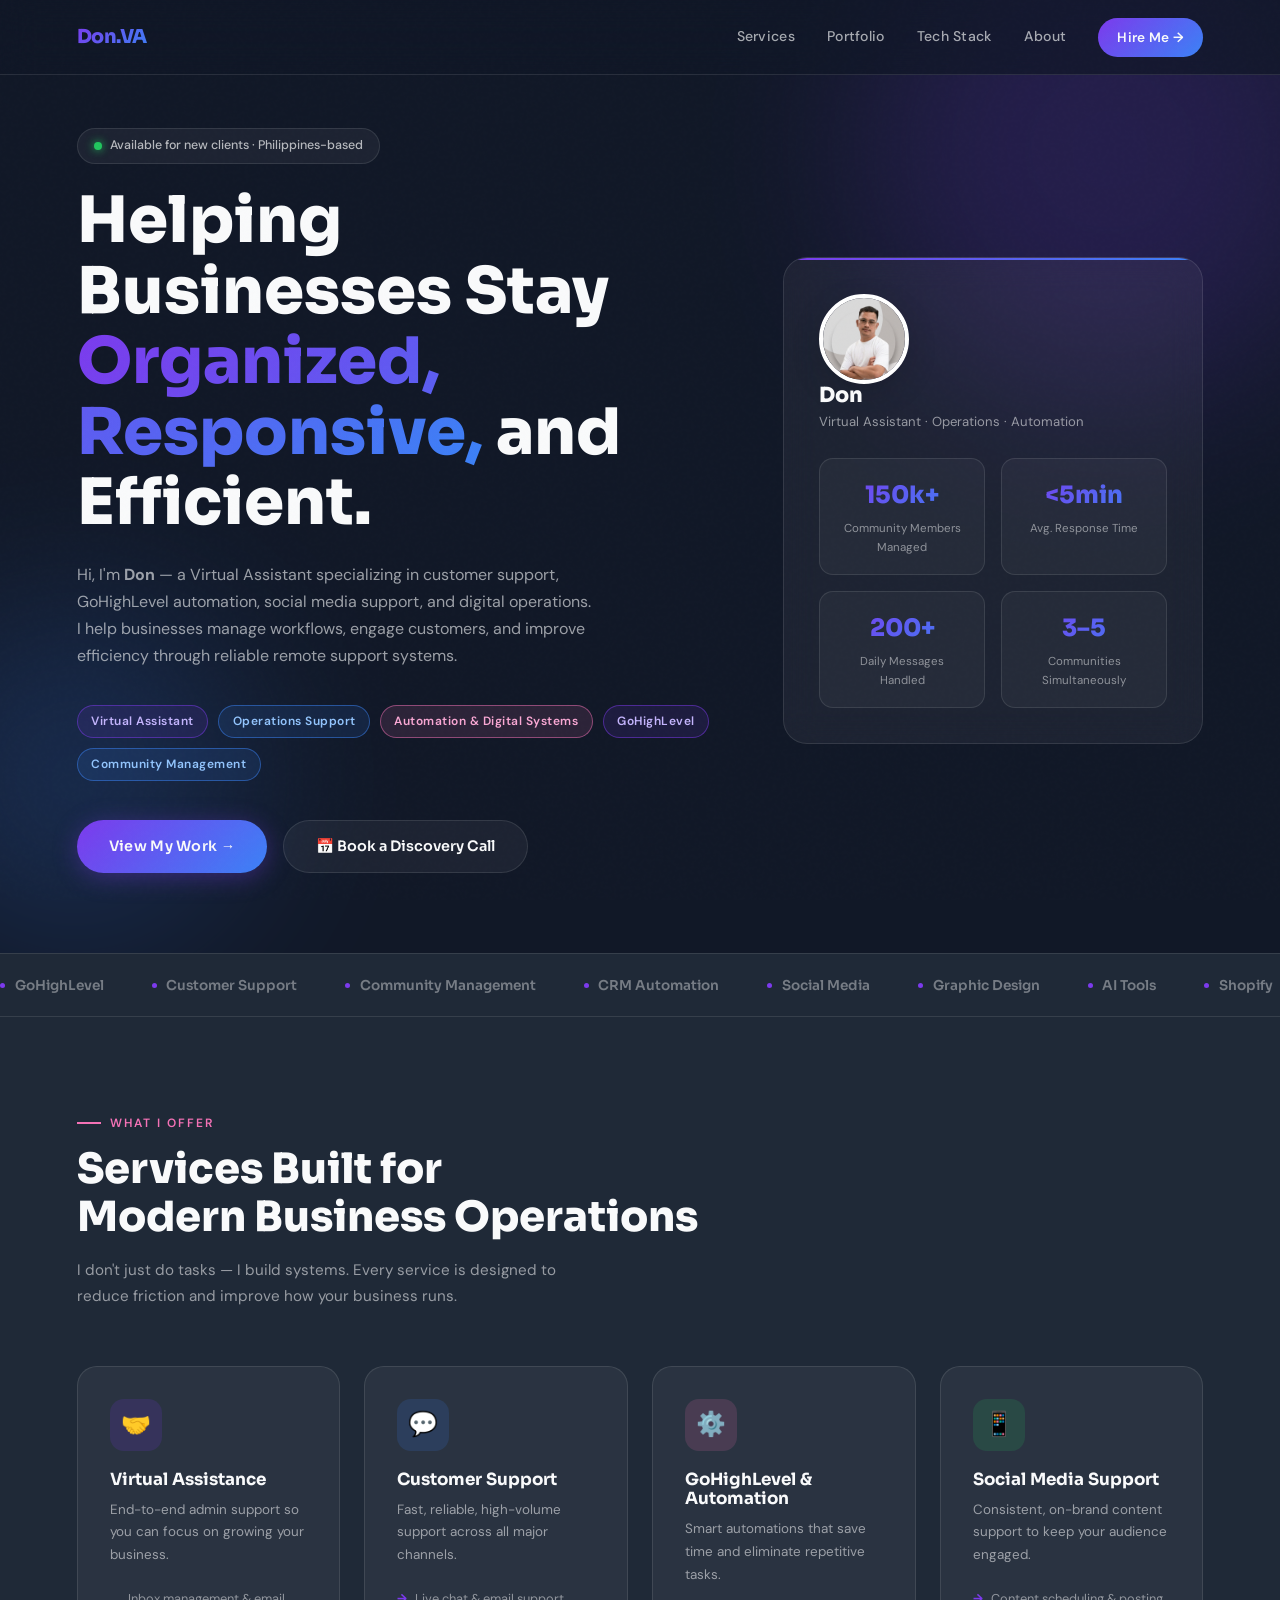
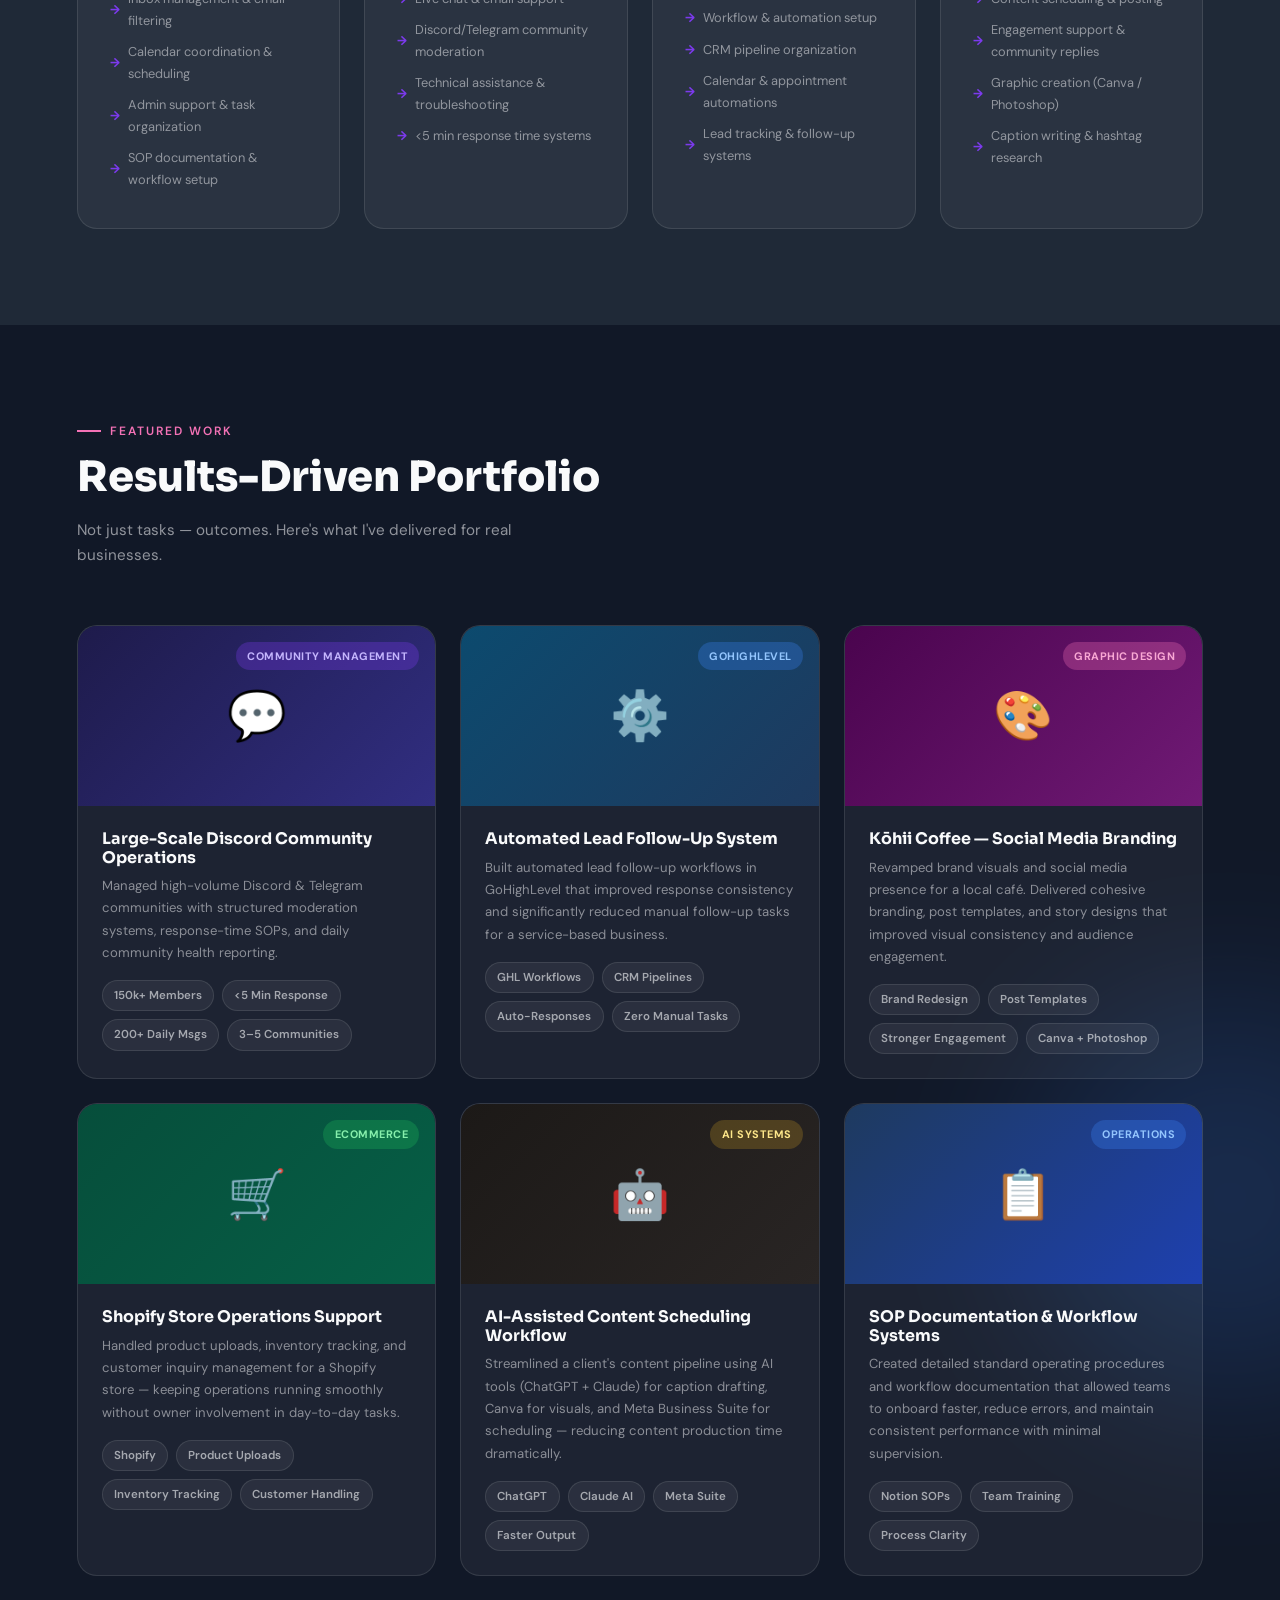
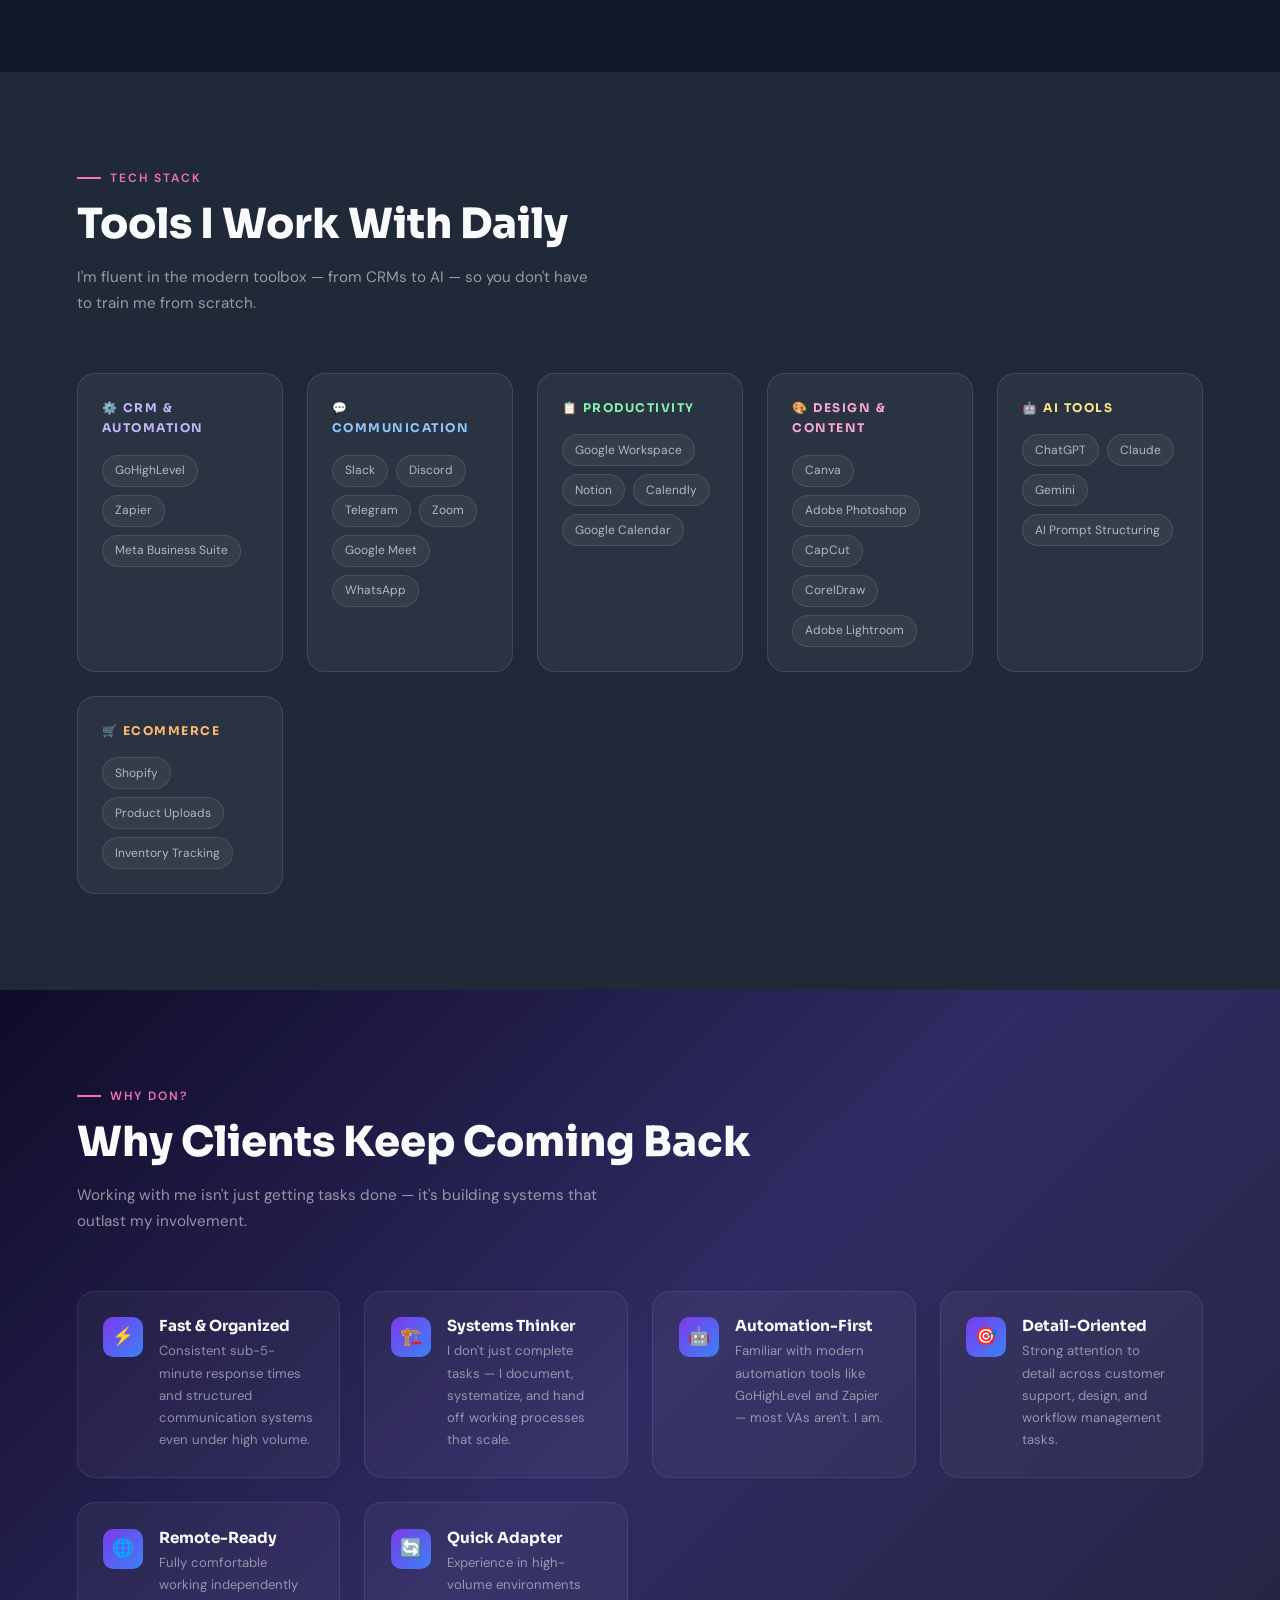
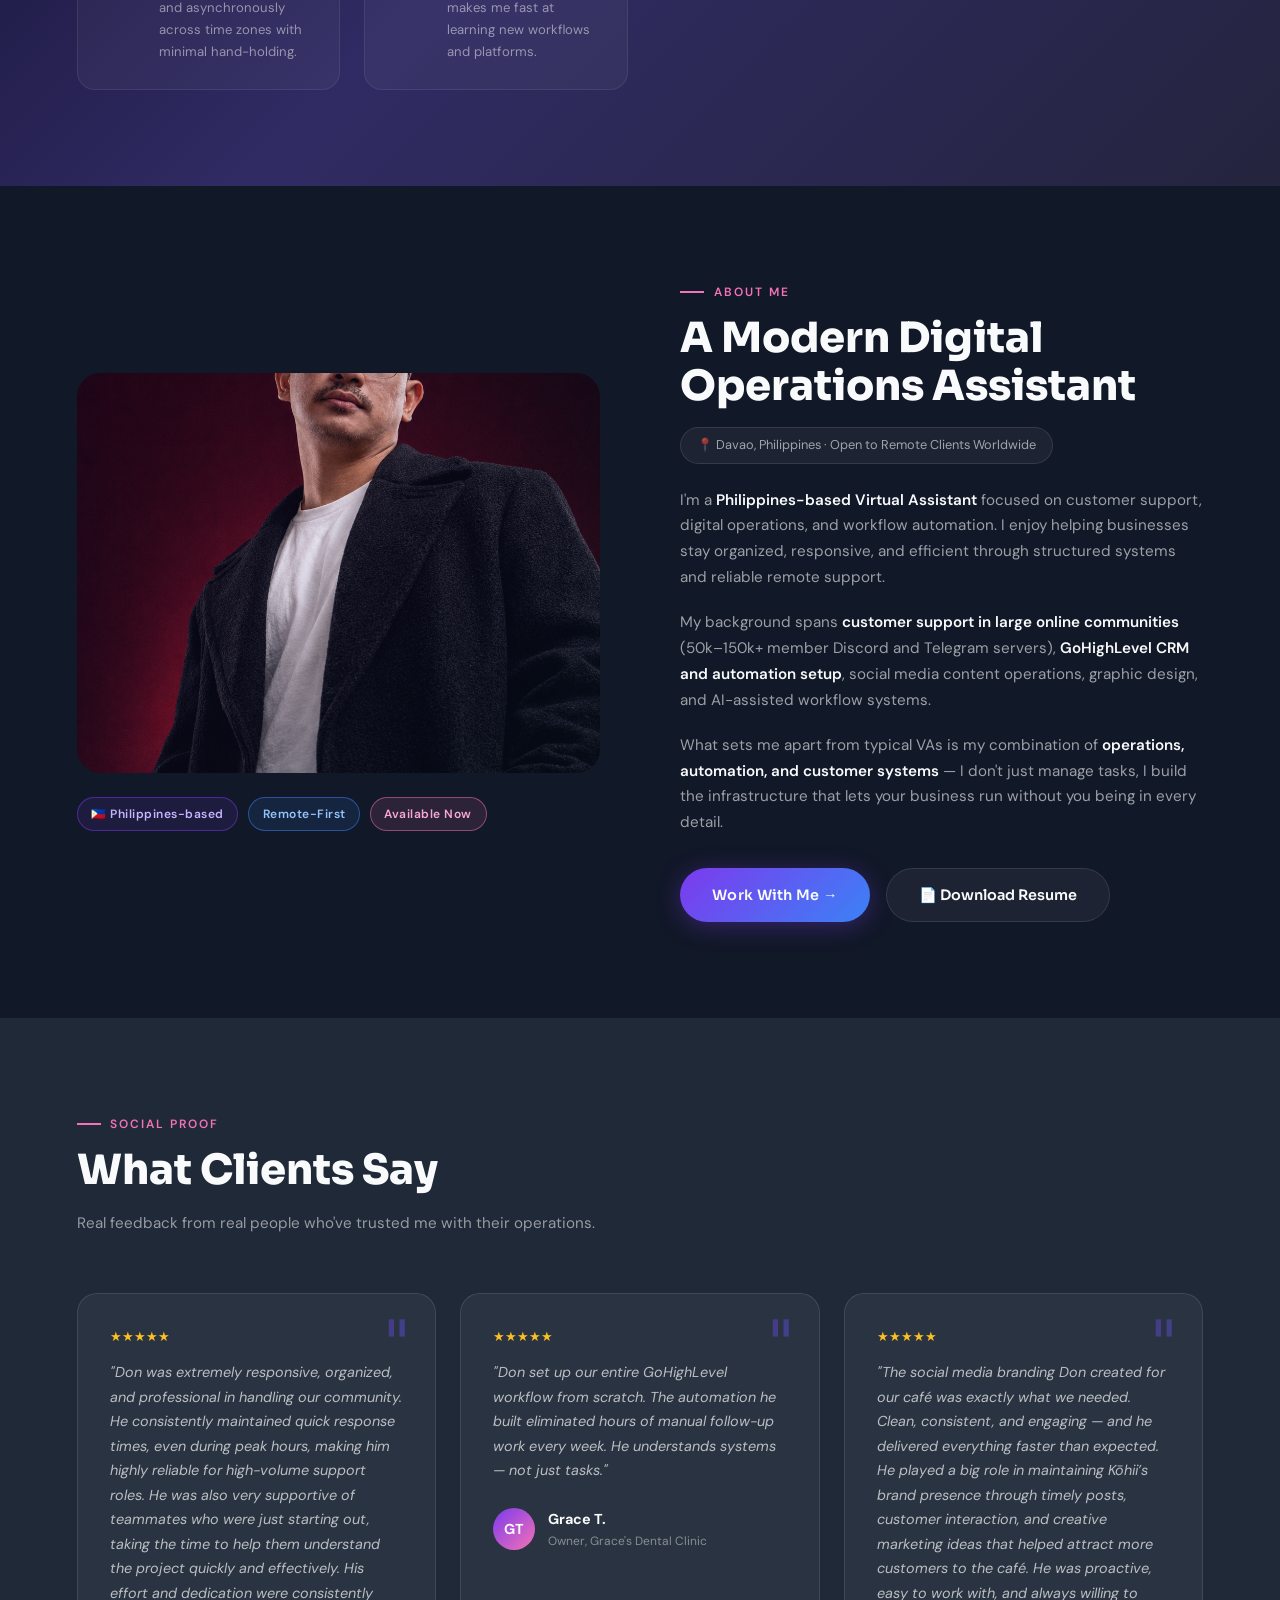
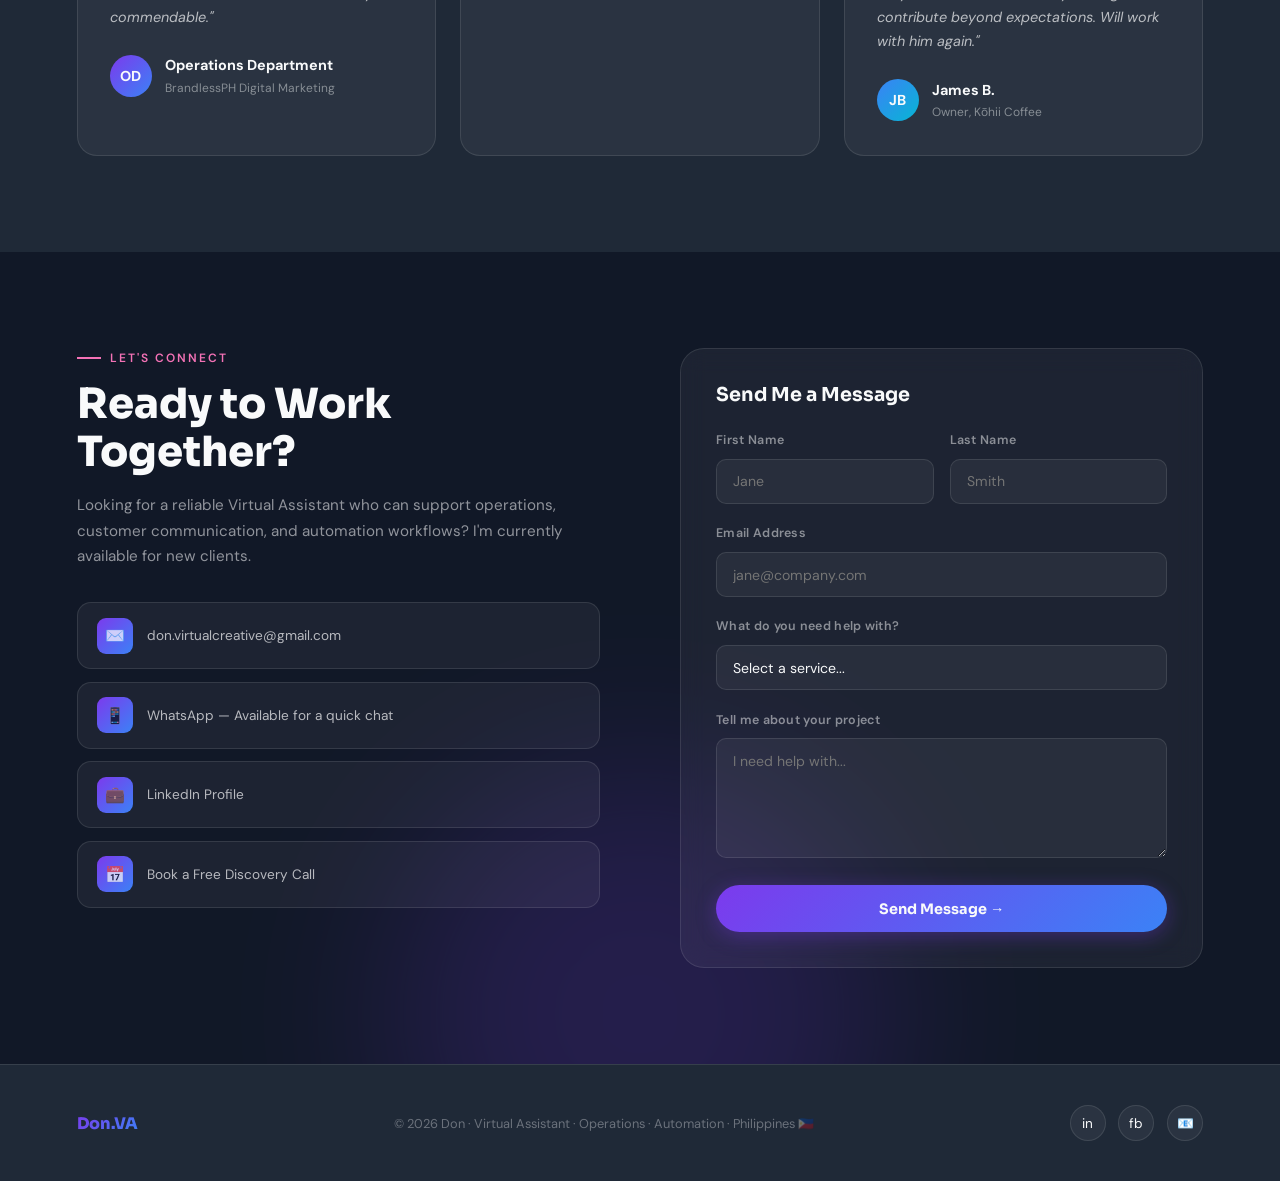
==== index.html @ 406d87cd "Add files via upload" ====
<!DOCTYPE html>

<html lang="en">

<head>

  <meta charset="UTF-8" />

  <meta name="viewport" content="width=device-width, initial-scale=1.0" />

  <title>Don | Virtual Assistant • Operations • Automation</title>

  <meta name="description" content="Philippines-based Virtual Assistant specializing in customer support, GoHighLevel automation, social media support, and digital operations." />

  <link rel="preconnect" href="https://fonts.googleapis.com" />

  <link rel="preconnect" href="https://fonts.gstatic.com" crossorigin />

  <link href="https://fonts.googleapis.com/css2?family=Sora:wght@400;500;600;800&family=DM+Sans:wght@300;400;500;600&display=swap" rel="stylesheet" />

    <link rel="stylesheet" href="style.css" />

</head>

<body>

<!-- ═══════ NAV ═══════ -->

<nav id="nav">

  <div class="nav-logo">Don.VA</div>

  <div class="nav-links" id="navLinks">

    <a href="#services">Services</a>

    <a href="#portfolio">Portfolio</a>

    <a href="#skills">Tech Stack</a>

    <a href="#about">About</a>

    <a href="#contact" class="nav-cta">Hire Me →</a>

  </div>

  <div class="hamburger" id="hamburger" onclick="toggleNav()">

    <span></span><span></span><span></span>

  </div>

</nav>

<!-- ═══════ HERO ═══════ -->

<section id="hero">

  <div class="blob blob-1"></div>

  <div class="blob blob-2"></div>

  <div class="hero-inner">

    <div class="hero-left">

      <div class="hero-badge">

        <span></span> Available for new clients · Philippines-based

      </div>

      <h1 class="hero-title">

        Helping Businesses Stay <span class="grad-text">Organized, Responsive,</span> and Efficient.

      </h1>

      <p class="hero-sub">

        Hi, I'm <strong>Don</strong> — a Virtual Assistant specializing in customer support, GoHighLevel automation, social media support, and digital operations. I help businesses manage workflows, engage customers, and improve efficiency through reliable remote support systems.

      </p>

      <div class="hero-tags">

        <span class="tag tag-purple">Virtual Assistant</span>

        <span class="tag tag-blue">Operations Support</span>

        <span class="tag tag-pink">Automation & Digital Systems</span>

        <span class="tag tag-purple">GoHighLevel</span>

        <span class="tag tag-blue">Community Management</span>

      </div>

      <div class="hero-btns">

        <a href="#portfolio" class="btn-primary">View My Work →</a>

        <a href="#contact" class="btn-secondary">📅 Book a Discovery Call</a>

      </div>

    </div>

    <div class="hero-card">

      <div class="hero-avatar">

    <img src="hero-avatar.jpg" alt="Don Mondijan">

</div>

      <h3>Don</h3>

      <p>Virtual Assistant · Operations · Automation</p>

      <div class="stats-grid">

        <div class="stat">

          <div class="stat-num">150k+</div>

          <div class="stat-label">Community Members Managed</div>

        </div>

        <div class="stat">

          <div class="stat-num">&lt;5min</div>

          <div class="stat-label">Avg. Response Time</div>

        </div>

        <div class="stat">

          <div class="stat-num">200+</div>

          <div class="stat-label">Daily Messages Handled</div>

        </div>

        <div class="stat">

          <div class="stat-num">3–5</div>

          <div class="stat-label">Communities Simultaneously</div>

        </div>

      </div>

    </div>

  </div>

</section>

<!-- ═══════ MARQUEE ═══════ -->

<div class="marquee-wrap">

  <div class="marquee-track" id="marqueeTrack">

    <div class="marquee-item"><span class="dot"></span>GoHighLevel</div>

    <div class="marquee-item"><span class="dot"></span>Customer Support</div>

    <div class="marquee-item"><span class="dot"></span>Community Management</div>

    <div class="marquee-item"><span class="dot"></span>CRM Automation</div>

    <div class="marquee-item"><span class="dot"></span>Social Media</div>

    <div class="marquee-item"><span class="dot"></span>Graphic Design</div>

    <div class="marquee-item"><span class="dot"></span>AI Tools</div>

    <div class="marquee-item"><span class="dot"></span>Shopify</div>

    <div class="marquee-item"><span class="dot"></span>Discord Moderation</div>

    <div class="marquee-item"><span class="dot"></span>Workflow Systems</div>

    <div class="marquee-item"><span class="dot"></span>Digital Operations</div>

    <div class="marquee-item"><span class="dot"></span>GoHighLevel</div>

    <div class="marquee-item"><span class="dot"></span>Customer Support</div>

    <div class="marquee-item"><span class="dot"></span>Community Management</div>

    <div class="marquee-item"><span class="dot"></span>CRM Automation</div>

    <div class="marquee-item"><span class="dot"></span>Social Media</div>

    <div class="marquee-item"><span class="dot"></span>Graphic Design</div>

    <div class="marquee-item"><span class="dot"></span>AI Tools</div>

    <div class="marquee-item"><span class="dot"></span>Shopify</div>

    <div class="marquee-item"><span class="dot"></span>Discord Moderation</div>

    <div class="marquee-item"><span class="dot"></span>Workflow Systems</div>

    <div class="marquee-item"><span class="dot"></span>Digital Operations</div>

  </div>

</div>

<!-- ═══════ SERVICES ═══════ -->

<section id="services">

  <div class="max-w">

    <div class="section-label">What I Offer</div>

    <h2 class="section-title reveal">Services Built for <br>Modern Business Operations</h2>

    <p class="section-sub reveal">I don't just do tasks — I build systems. Every service is designed to reduce friction and improve how your business runs.</p>

    <div class="services-grid">

      <div class="service-card reveal">

        <div class="service-icon si-1">🤝</div>

        <h3>Virtual Assistance</h3>

        <p>End-to-end admin support so you can focus on growing your business.</p>

        <ul class="service-list">

          <li>Inbox management & email filtering</li>

          <li>Calendar coordination & scheduling</li>

          <li>Admin support & task organization</li>

          <li>SOP documentation & workflow setup</li>

        </ul>

      </div>

      <div class="service-card reveal">

        <div class="service-icon si-2">💬</div>

        <h3>Customer Support</h3>

        <p>Fast, reliable, high-volume support across all major channels.</p>

        <ul class="service-list">

          <li>Live chat & email support</li>

          <li>Discord/Telegram community moderation</li>

          <li>Technical assistance & troubleshooting</li>

          <li>&lt;5 min response time systems</li>

        </ul>

      </div>

      <div class="service-card reveal">

        <div class="service-icon si-3">⚙️</div>

        <h3>GoHighLevel & Automation</h3>

        <p>Smart automations that save time and eliminate repetitive tasks.</p>

        <ul class="service-list">

          <li>Workflow & automation setup</li>

          <li>CRM pipeline organization</li>

          <li>Calendar & appointment automations</li>

          <li>Lead tracking & follow-up systems</li>

        </ul>

      </div>

      <div class="service-card reveal">

        <div class="service-icon si-4">📱</div>

        <h3>Social Media Support</h3>

        <p>Consistent, on-brand content support to keep your audience engaged.</p>

        <ul class="service-list">

          <li>Content scheduling & posting</li>

          <li>Engagement support & community replies</li>

          <li>Graphic creation (Canva / Photoshop)</li>

          <li>Caption writing & hashtag research</li>

        </ul>

      </div>

    </div>

  </div>

</section>

<!-- ═══════ PORTFOLIO ═══════ -->

<section id="portfolio">

  <div class="blob blob-3"></div>

  <div class="max-w">

    <div class="section-label">Featured Work</div>

    <h2 class="section-title reveal">Results-Driven Portfolio</h2>

    <p class="section-sub reveal">Not just tasks — outcomes. Here's what I've delivered for real businesses.</p>

    <div class="portfolio-grid">

      <div class="port-card reveal">

        <div class="port-thumb pt-1">

          💬

          <span class="port-label pl-1">Community Management</span>

        </div>

        <div class="port-body">

          <h3>Large-Scale Discord Community Operations</h3>

          <p>Managed high-volume Discord & Telegram communities with structured moderation systems, response-time SOPs, and daily community health reporting.</p>

          <div class="port-metrics">

            <span class="metric">150k+ Members</span>

            <span class="metric">&lt;5 Min Response</span>

            <span class="metric">200+ Daily Msgs</span>

            <span class="metric">3–5 Communities</span>

          </div>

        </div>

      </div>

      <div class="port-card reveal">

        <div class="port-thumb pt-2">

          ⚙️

          <span class="port-label pl-2">GoHighLevel</span>

        </div>

        <div class="port-body">

          <h3>Automated Lead Follow-Up System</h3>

          <p>Built automated lead follow-up workflows in GoHighLevel that improved response consistency and significantly reduced manual follow-up tasks for a service-based business.</p>

          <div class="port-metrics">

            <span class="metric">GHL Workflows</span>

            <span class="metric">CRM Pipelines</span>

            <span class="metric">Auto-Responses</span>

            <span class="metric">Zero Manual Tasks</span>

          </div>

        </div>

      </div>

      <div class="port-card reveal">

        <div class="port-thumb pt-3">

          🎨

          <span class="port-label pl-3">Graphic Design</span>

        </div>

        <div class="port-body">

          <h3>Kōhii Coffee — Social Media Branding</h3>

          <p>Revamped brand visuals and social media presence for a local café. Delivered cohesive branding, post templates, and story designs that improved visual consistency and audience engagement.</p>

          <div class="port-metrics">

            <span class="metric">Brand Redesign</span>

            <span class="metric">Post Templates</span>

            <span class="metric">Stronger Engagement</span>

            <span class="metric">Canva + Photoshop</span>

          </div>

        </div>

      </div>

      <div class="port-card reveal">

        <div class="port-thumb pt-1" style="background:linear-gradient(135deg,#064e3b,#065f46);">

          🛒

          <span class="port-label" style="background:rgba(34,197,94,.25);color:#86efac;">Ecommerce</span>

        </div>

        <div class="port-body">

          <h3>Shopify Store Operations Support</h3>

          <p>Handled product uploads, inventory tracking, and customer inquiry management for a Shopify store — keeping operations running smoothly without owner involvement in day-to-day tasks.</p>

          <div class="port-metrics">

            <span class="metric">Shopify</span>

            <span class="metric">Product Uploads</span>

            <span class="metric">Inventory Tracking</span>

            <span class="metric">Customer Handling</span>

          </div>

        </div>

      </div>

      <div class="port-card reveal">

        <div class="port-thumb pt-2" style="background:linear-gradient(135deg,#1c1917,#292524);">

          🤖

          <span class="port-label" style="background:rgba(251,191,36,.2);color:#fde68a;">AI Systems</span>

        </div>

        <div class="port-body">

          <h3>AI-Assisted Content Scheduling Workflow</h3>

          <p>Streamlined a client's content pipeline using AI tools (ChatGPT + Claude) for caption drafting, Canva for visuals, and Meta Business Suite for scheduling — reducing content production time dramatically.</p>

          <div class="port-metrics">

            <span class="metric">ChatGPT</span>

            <span class="metric">Claude AI</span>

            <span class="metric">Meta Suite</span>

            <span class="metric">Faster Output</span>

          </div>

        </div>

      </div>

      <div class="port-card reveal">

        <div class="port-thumb pt-3" style="background:linear-gradient(135deg,#1e3a5f,#1e40af);">

          📋

          <span class="port-label pl-2">Operations</span>

        </div>

        <div class="port-body">

          <h3>SOP Documentation & Workflow Systems</h3>

          <p>Created detailed standard operating procedures and workflow documentation that allowed teams to onboard faster, reduce errors, and maintain consistent performance with minimal supervision.</p>

          <div class="port-metrics">

            <span class="metric">Notion SOPs</span>

            <span class="metric">Team Training</span>

            <span class="metric">Process Clarity</span>

          </div>

        </div>

      </div>

    </div>

  </div>

</section>

<!-- ═══════ TECH STACK ═══════ -->

<section id="skills">

  <div class="max-w">

    <div class="section-label">Tech Stack</div>

    <h2 class="section-title reveal">Tools I Work With Daily</h2>

    <p class="section-sub reveal">I'm fluent in the modern toolbox — from CRMs to AI — so you don't have to train me from scratch.</p>

    <div class="skills-outer">

      <div class="skill-group reveal">

        <div class="skill-group-title sgt-purple">⚙️ CRM & Automation</div>

        <div class="skill-chips">

          <span class="chip">GoHighLevel</span>

          <span class="chip">Zapier</span>

          <span class="chip">Meta Business Suite</span>

        </div>

      </div>

      <div class="skill-group reveal">

        <div class="skill-group-title sgt-blue">💬 Communication</div>

        <div class="skill-chips">

          <span class="chip">Slack</span>

          <span class="chip">Discord</span>

          <span class="chip">Telegram</span>

          <span class="chip">Zoom</span>

          <span class="chip">Google Meet</span>

          <span class="chip">WhatsApp</span>

        </div>

      </div>

      <div class="skill-group reveal">

        <div class="skill-group-title sgt-green">📋 Productivity</div>

        <div class="skill-chips">

          <span class="chip">Google Workspace</span>

          <span class="chip">Notion</span>

          <span class="chip">Calendly</span>

          <span class="chip">Google Calendar</span>

        </div>

      </div>

      <div class="skill-group reveal">

        <div class="skill-group-title sgt-pink">🎨 Design & Content</div>

        <div class="skill-chips">

          <span class="chip">Canva</span>

          <span class="chip">Adobe Photoshop</span>

          <span class="chip">CapCut</span>

          <span class="chip">CorelDraw</span>

          <span class="chip">Adobe Lightroom</span>

        </div>

      </div>

      <div class="skill-group reveal">

        <div class="skill-group-title sgt-yellow">🤖 AI Tools</div>

        <div class="skill-chips">

          <span class="chip">ChatGPT</span>

          <span class="chip">Claude</span>

          <span class="chip">Gemini</span>

          <span class="chip">AI Prompt Structuring</span>

        </div>

      </div>

      <div class="skill-group reveal">

        <div class="skill-group-title sgt-orange">🛒 Ecommerce</div>

        <div class="skill-chips">

          <span class="chip">Shopify</span>

          <span class="chip">Product Uploads</span>

          <span class="chip">Inventory Tracking</span>

        </div>

      </div>

    </div>

  </div>

</section>

<!-- ═══════ WHY WORK WITH ME ═══════ -->

<section id="why">

  <div class="max-w">

    <div class="section-label">Why Don?</div>

    <h2 class="section-title reveal">Why Clients Keep Coming Back</h2>

    <p class="section-sub reveal">Working with me isn't just getting tasks done — it's building systems that outlast my involvement.</p>

    <div class="why-grid">

      <div class="why-card reveal">

        <div class="why-icon">⚡</div>

        <div>

          <h4>Fast & Organized</h4>

          <p>Consistent sub-5-minute response times and structured communication systems even under high volume.</p>

        </div>

      </div>

      <div class="why-card reveal">

        <div class="why-icon">🏗️</div>

        <div>

          <h4>Systems Thinker</h4>

          <p>I don't just complete tasks — I document, systematize, and hand off working processes that scale.</p>

        </div>

      </div>

      <div class="why-card reveal">

        <div class="why-icon">🤖</div>

        <div>

          <h4>Automation-First</h4>

          <p>Familiar with modern automation tools like GoHighLevel and Zapier — most VAs aren't. I am.</p>

        </div>

      </div>

      <div class="why-card reveal">

        <div class="why-icon">🎯</div>

        <div>

          <h4>Detail-Oriented</h4>

          <p>Strong attention to detail across customer support, design, and workflow management tasks.</p>

        </div>

      </div>

      <div class="why-card reveal">

        <div class="why-icon">🌐</div>

        <div>

          <h4>Remote-Ready</h4>

          <p>Fully comfortable working independently and asynchronously across time zones with minimal hand-holding.</p>

        </div>

      </div>

      <div class="why-card reveal">

        <div class="why-icon">🔄</div>

        <div>

          <h4>Quick Adapter</h4>

          <p>Experience in high-volume environments makes me fast at learning new workflows and platforms.</p>

        </div>

      </div>

    </div>

  </div>

</section>

<!-- ═══════ ABOUT ═══════ -->

<section id="about">

  <div class="max-w">

    <div class="about-inner">

      <div class="about-left reveal">

        <div class="about-photo"><img src="about-photo.png" alt="Don Mondijan">

</div>

        <div class="about-badge-strip">

          <span class="tag tag-purple">🇵🇭 Philippines-based</span>

          <span class="tag tag-blue">Remote-First</span>

          <span class="tag tag-pink">Available Now</span>

        </div>

      </div>

      <div class="about-right">

        <div class="section-label">About Me</div>

        <h2 class="section-title reveal">A Modern Digital <br>Operations Assistant</h2>

        <div class="location-badge">📍 Davao, Philippines · Open to Remote Clients Worldwide</div>

        <p class="reveal">

          I'm a <span class="highlight">Philippines-based Virtual Assistant</span> focused on customer support, digital operations, and workflow automation. I enjoy helping businesses stay organized, responsive, and efficient through structured systems and reliable remote support.

        </p>

        <p class="reveal">

          My background spans <span class="highlight">customer support in large online communities</span> (50k–150k+ member Discord and Telegram servers), <span class="highlight">GoHighLevel CRM and automation setup</span>, social media content operations, graphic design, and AI-assisted workflow systems.

        </p>

        <p class="reveal">

          What sets me apart from typical VAs is my combination of <span class="highlight">operations, automation, and customer systems</span> — I don't just manage tasks, I build the infrastructure that lets your business run without you being in every detail.

        </p>

        <div class="hero-btns reveal" style="margin-top:2rem;">

          <a href="#contact" class="btn-primary">Work With Me →</a>

          <a href="#" class="btn-secondary">📄 Download Resume</a>

        </div>

      </div>

    </div>

  </div>

</section>

<!-- ═══════ TESTIMONIALS ═══════ -->

<section id="testimonials">

  <div class="max-w">

    <div class="section-label">Social Proof</div>

    <h2 class="section-title reveal">What Clients Say</h2>

    <p class="section-sub reveal">Real feedback from real people who've trusted me with their operations.</p>

    <div class="testi-grid">

      <div class="testi-card reveal">

        <div class="stars">★★★★★</div>

        <p class="testi-text">"Don was extremely responsive, organized, and professional in handling our community. He consistently maintained quick response times, even during peak hours, making him highly reliable for high-volume support roles. He was also very supportive of teammates who were just starting out, taking the time to help them understand the project quickly and effectively. His effort and dedication were consistently commendable."</p>

        <div class="testi-author">

          <div class="testi-avatar ta-1">OD</div>

          <div>

            <div class="testi-name">Operations Department</div>

            <div class="testi-role">BrandlessPH Digital Marketing</div>

          </div>

        </div>

      </div>

      <div class="testi-card reveal">

        <div class="stars">★★★★★</div>

        <p class="testi-text">"Don set up our entire GoHighLevel workflow from scratch. The automation he built eliminated hours of manual follow-up work every week. He understands systems — not just tasks."</p>

        <div class="testi-author">

          <div class="testi-avatar ta-2">GT</div>

          <div>

            <div class="testi-name">Grace T.</div>

            <div class="testi-role">Owner, Grace's Dental Clinic</div>

          </div>

        </div>

      </div>

      <div class="testi-card reveal">

        <div class="stars">★★★★★</div>

        <p class="testi-text">"The social media branding Don created for our café was exactly what we needed. Clean, consistent, and engaging — and he delivered everything faster than expected. He played a big role in maintaining Kōhii’s brand presence through timely posts, customer interaction, and creative marketing ideas that helped attract more customers to the café. He was proactive, easy to work with, and always willing to contribute beyond expectations. Will work with him again."</p>

        <div class="testi-author">

          <div class="testi-avatar ta-3">JB</div>

          <div>

            <div class="testi-name">James B.</div>

            <div class="testi-role">Owner, Kōhii Coffee</div>

          </div>

        </div>

      </div>

    </div>

  </div>

</section>

<!-- ═══════ CONTACT ═══════ -->

<section id="contact">

  <div class="blob blob-4"></div>

  <div class="max-w">

    <div class="contact-inner">

      <div class="contact-left">

        <div class="section-label">Let's Connect</div>

        <h2 class="section-title reveal">Ready to Work <br>Together?</h2>

        <p class="reveal">Looking for a reliable Virtual Assistant who can support operations, customer communication, and automation workflows? I'm currently available for new clients.</p>

        <div class="contact-links">

          <a href="mailto:don.virtualcreative@gmail.com" class="contact-link reveal">

            <div class="cl-icon">✉️</div>

            don.virtualcreative@gmail.com

          </a>

          <a href="https://wa.me/639684195623" class="contact-link reveal" target="_blank">

            <div class="cl-icon">📱</div>

            WhatsApp — Available for a quick chat

          </a>

          <a href="https://www.linkedin.com/in/don-khing-mondijan-245350284" class="contact-link reveal" target="_blank">

            <div class="cl-icon">💼</div>

            LinkedIn Profile

          </a>

          <a href="https://calendly.com/don-virtualcreative/30min" class="contact-link reveal" target="_blank">

            <div class="cl-icon">📅</div>

            Book a Free Discovery Call

          </a>

        </div>

      </div>

      <div class="contact-form reveal">

        <h3>Send Me a Message</h3>

        <div class="form-row">

          <div class="form-group">

            <label>First Name</label>

            <input type="text" name="firstname" placeholder="Jane" />

          </div>

          <div class="form-group">

            <label>Last Name</label>

            <input type="text" name="lastname" placeholder="Smith" />

          </div>

        </div>

        <div class="form-group">

          <label>Email Address</label>

          <input type="email" name="email" placeholder="jane@company.com" />

        </div>

        <div class="form-group">

          <label>What do you need help with?</label>

          <select name="service" style="background:rgba(255,255,255,.05);border:1px solid var(--glass-border);border-radius:10px;padding:.8rem 1rem;color:var(--white);font-family:'DM Sans',sans-serif;font-size:.88rem;width:100%;outline:none;appearance:none;cursor:pointer;">

            <option value="" style="background:#1f2937;">Select a service...</option>

            <option value="va" style="background:#1f2937;">Virtual Assistance</option>

            <option value="cs" style="background:#1f2937;">Customer Support</option>

            <option value="ghl" style="background:#1f2937;">GoHighLevel & Automation</option>

            <option value="sm" style="background:#1f2937;">Social Media Support</option>

            <option value="sm" style="background:#1f2937;">Graphic Design & Content</option>

            <option value="sm" style="background:#1f2937;">Multi-platform Moderation</option>

            <option value="sm" style="background:#1f2937;">Shopify store setup, products & inventory management</option>

            <option value="other" style="background:#1f2937;">Other</option>

          </select>

        </div>

        <div class="form-group">

          <label>Tell me about your project</label>

          <textarea name="message" placeholder="I need help with..."></textarea>

        </div>

        <button class="btn-submit" onclick="handleSubmit(this)">Send Message →</button>

      </div>

    </div>

  </div>

</section>

<!-- ═══════ FOOTER ═══════ -->

<footer>

  <div class="footer-logo">Don.VA</div>

  <div class="footer-copy">© 2026 Don · Virtual Assistant · Operations · Automation · Philippines 🇵🇭</div>

  <div class="footer-socials">

    <a href="https://www.linkedin.com/in/don-khing-mondijan-245350284" class="social-btn" target="_blank">in</a>

    <a href="https://www.facebook.com/donkhing.mondijan" class="social-btn" target="_blank">fb</a>

    <a href="mailto:don.virtualcreative@gmail.com" class="social-btn" target="_blank">📧</a>

  </div>

</footer>

<!-- ═══════ FLOATING CTA ═══════ -->

<a href="#contact" class="floating-cta" id="floatingCta">

  💬 Hire Me

</a>

<!-- ═══════ JAVASCRIPT ═══════ -->

<script src="script.js"></script>

</body>

</html>
---- style.css ----
/* ───────────── CSS VARIABLES ───────────── */

    :root {

      --black:   #111827;

      --purple:  #7C3AED;

      --blue:    #3B82F6;

      --white:   #F9FAFB;

      --pink:    #F472B6;

      --gray:    #6B7280;

      --dark2:   #1F2937;

      --dark3:   #374151;

      --black: #111827;

      --glass:   rgba(255,255,255,0.05);

      --glass-border: rgba(255,255,255,0.10);

      --grad:    linear-gradient(135deg, var(--purple), var(--blue));

      --grad-pk: linear-gradient(135deg, var(--purple), var(--pink));

    }

    /* ───────────── RESET ───────────── */

    *, *::before, *::after { box-sizing: border-box; margin: 0; padding: 0; }

    html { scroll-behavior: smooth; }

    body {

      font-family: 'DM Sans', sans-serif;

      background: var(--black);

      color: var(--white);

      overflow-x: hidden;

      line-height: 1.7;

    }

    h1,h2,h3,h4 { font-family: 'Sora', sans-serif; line-height: 1.15; }

    a { text-decoration: none; color: inherit; }

    img { max-width: 100%; display: block; }

    ::selection { background: var(--purple); color: var(--white); }

    /* ───────────── SCROLLBAR ───────────── */

    ::-webkit-scrollbar { width: 6px; }

    ::-webkit-scrollbar-track { background: var(--black); }

    ::-webkit-scrollbar-thumb { background: var(--purple); border-radius: 4px; }

    /* ───────────── NOISE OVERLAY ───────────── */

    body::before {

      content: '';

      position: fixed; inset: 0;

      background-image: url("data:image/svg+xml,%3Csvg viewBox='0 0 256 256' xmlns='http://www.w3.org/2000/svg'%3E%3Cfilter id='n'%3E%3CfeTurbulence type='fractalNoise' baseFrequency='0.9' numOctaves='4' stitchTiles='stitch'/%3E%3C/filter%3E%3Crect width='100%25' height='100%25' filter='url(%23n)' opacity='0.04'/%3E%3C/svg%3E");

      pointer-events: none;

      z-index: 9999;

      opacity: .35;

    }

    /* ───────────── GRADIENT BLOBS ───────────── */

    .blob {

      position: absolute;

      border-radius: 50%;

      filter: blur(90px);

      pointer-events: none;

      opacity: .18;

    }

    /* ───────────── NAV ───────────── */

    nav {

      position: fixed; top: 0; left: 0; right: 0;

      z-index: 100;

      display: flex; align-items: center; justify-content: space-between;

      padding: 1.1rem 6%;

      background: rgba(17,24,39,0.7);

      backdrop-filter: blur(18px);

      border-bottom: 1px solid var(--glass-border);

      transition: background .3s;

    }

    .nav-logo {

      font-family: 'Sora', sans-serif;

      font-weight: 800;

      font-size: 1.2rem;

      background: var(--grad);

      -webkit-background-clip: text;

      -webkit-text-fill-color: transparent;

      background-clip: text;

      letter-spacing: -.5px;

    }

    .nav-links { display: flex; gap: 2rem; align-items: center; }

    .nav-links a {

      font-size: .88rem;

      font-weight: 500;

      color: rgba(249,250,251,0.65);

      transition: color .25s;

      letter-spacing: .3px;

    }

    .nav-links a:hover { color: var(--white); }

    .nav-cta {

      background: var(--grad) !important;

      color: var(--white) !important;

      padding: .5rem 1.2rem;

      border-radius: 50px;

      font-weight: 600 !important;

      font-size: .85rem !important;

      transition: opacity .25s, transform .25s !important;

    }

    .nav-cta:hover { opacity: .9; transform: translateY(-1px); }

    /* Hamburger */

    .hamburger { display: none; flex-direction: column; gap: 5px; cursor: pointer; }

    .hamburger span { width: 24px; height: 2px; background: var(--white); border-radius: 2px; transition: .3s; }

    /* ───────────── HERO ───────────── */

    #hero {

      min-height: 100vh;

      display: flex; align-items: center;

      padding: 8rem 6% 5rem;

      position: relative;

      overflow: hidden;

      background: var(--black); /* #111827 */

    }

    #hero .blob-1 { width: 500px; height: 500px; background: var(--purple); top: -100px; right: -80px; }

    #hero .blob-2 { width: 350px; height: 350px; background: var(--blue); bottom: 0; left: -100px; }

    .hero-inner {

      display: grid;

      grid-template-columns: 1fr 420px;

      gap: 4rem;

      align-items: center;

      width: 100%;

      max-width: 1200px;

      margin: 0 auto;

    }

    .hero-badge {

      display: inline-flex; align-items: center; gap: .5rem;

      background: var(--glass); border: 1px solid var(--glass-border);

      border-radius: 50px; padding: .4rem 1rem;

      font-size: .78rem; font-weight: 500;

      color: rgba(249,250,251,.7);

      margin-bottom: 1.4rem;

      animation: fadeUp .8s ease both;

    }

    .hero-badge span { width: 8px; height: 8px; border-radius: 50%; background: #22c55e; box-shadow: 0 0 8px #22c55e; }

    .hero-title {

      font-size: clamp(2.4rem, 5vw, 4rem);

      font-weight: 800;

      line-height: 1.1;

      margin-bottom: 1.4rem;

      animation: fadeUp .8s .1s ease both;

    }

    .hero-title .grad-text {

      background: var(--grad);

      -webkit-background-clip: text;

      -webkit-text-fill-color: transparent;

      background-clip: text;

    }

    .hero-sub {

      font-size: 1rem;

      color: rgba(249,250,251,.6);

      max-width: 520px;

      margin-bottom: 2.2rem;

      animation: fadeUp .8s .2s ease both;

    }

    .hero-tags {

      display: flex; flex-wrap: wrap; gap: .6rem;

      margin-bottom: 2.4rem;

      animation: fadeUp .8s .3s ease both;

    }

    .tag {

      font-size: .75rem; font-weight: 600;

      padding: .35rem .85rem; border-radius: 50px;

      border: 1px solid var(--glass-border);

      color: rgba(249,250,251,.7);

      letter-spacing: .5px;

    }

    .tag-purple { border-color: rgba(124,58,237,.5); color: #c4b5fd; background: rgba(124,58,237,.12); }

    .tag-blue   { border-color: rgba(59,130,246,.5); color: #93c5fd; background: rgba(59,130,246,.12); }

    .tag-pink   { border-color: rgba(244,114,182,.5); color: #f9a8d4; background: rgba(244,114,182,.12); }

    .hero-btns {

      display: flex; flex-wrap: wrap; gap: 1rem;

      animation: fadeUp .8s .4s ease both;

    }

    .btn-primary {

      background: var(--grad);

      color: var(--white);

      padding: .85rem 2rem;

      border-radius: 50px;

      font-family: 'Sora', sans-serif;

      font-weight: 600; font-size: .9rem;

      letter-spacing: .3px;

      transition: transform .25s, box-shadow .25s;

      box-shadow: 0 4px 24px rgba(124,58,237,.35);

      display: inline-flex; align-items: center; gap: .5rem;

    }

    .btn-primary:hover { transform: translateY(-2px); box-shadow: 0 8px 32px rgba(124,58,237,.5); }

    .btn-secondary {

      background: var(--glass);

      border: 1px solid var(--glass-border);

      color: var(--white);

      padding: .85rem 2rem;

      border-radius: 50px;

      font-family: 'Sora', sans-serif;

      font-weight: 600; font-size: .9rem;

      transition: background .25s, transform .25s;

      display: inline-flex; align-items: center; gap: .5rem;

    }

    .btn-secondary:hover { background: rgba(255,255,255,.1); transform: translateY(-2px); }

    /* Hero card */

    .hero-card {

      background: var(--glass);

      border: 1px solid var(--glass-border);

      border-radius: 24px;

      padding: 2.2rem;

      backdrop-filter: blur(16px);

      animation: fadeUp .8s .5s ease both;

      position: relative;

      overflow: hidden;

    }

    .hero-card::before {

      content: '';

      position: absolute; top: 0; left: 0; right: 0; height: 2px;

      background: var(--grad);

    }

    .hero-avatar img {

    width: 90px;

    height: 90px;

    border-radius: 50%;

    object-fit: cover;

    border: 4px solid white;

    box-shadow: 0 10px 30px rgba(0,0,0,0.15);

    }

    .hero-card h3 {

      font-size: 1.3rem; font-weight: 800;

      margin-bottom: .25rem;

    }

    .hero-card p {

      font-size: .82rem; color: rgba(249,250,251,.55);

      margin-bottom: 1.5rem;

    }

    .stats-grid { display: grid; grid-template-columns: 1fr 1fr; gap: 1rem; }

    .stat {

      background: rgba(255,255,255,.04);

      border: 1px solid var(--glass-border);

      border-radius: 14px; padding: 1rem;

      text-align: center;

    }

    .stat-num {

      font-family: 'Sora', sans-serif;

      font-weight: 800; font-size: 1.5rem;

      background: var(--grad);

      -webkit-background-clip: text;

      -webkit-text-fill-color: transparent;

      background-clip: text;

    }

    .stat-label { font-size: .72rem; color: rgba(249,250,251,.5); margin-top: .2rem; }

    /* ───────────── SECTION BASE ───────────── */

    section { padding: 6rem 6%; }

    .section-label {

      font-size: .75rem; font-weight: 600;

      letter-spacing: 2px; text-transform: uppercase;

      color: var(--pink);

      margin-bottom: .8rem;

      display: flex; align-items: center; gap: .6rem;

    }

    .section-label::before {

      content: ''; width: 24px; height: 2px;

      background: var(--pink);

      display: inline-block;

    }

    .section-title {

      font-size: clamp(1.8rem, 3.5vw, 2.6rem);

      font-weight: 800; margin-bottom: 1rem;

    }

    .section-sub {

      color: rgba(249,250,251,.55);

      font-size: .95rem; max-width: 520px;

      margin-bottom: 3.5rem;

    }

    .max-w { max-width: 1200px; margin: 0 auto; }

    /* ───────────── MARQUEE ───────────── */

    .marquee-wrap {

      background: var(--dark2);

      border-top: 1px solid var(--glass-border);

      border-bottom: 1px solid var(--glass-border);

      padding: 1.2rem 0;

      overflow: hidden;

    }

    .marquee-track {

      display: flex; gap: 3rem;

      animation: marquee 25s linear infinite;

      white-space: nowrap;

    }

    .marquee-item {

      font-family: 'Sora', sans-serif;

      font-weight: 600; font-size: .85rem;

      color: rgba(249,250,251,.4);

      flex-shrink: 0;

      display: flex; align-items: center; gap: .6rem;

    }

    .marquee-item .dot { width: 5px; height: 5px; border-radius: 50%; background: var(--purple); }

    @keyframes marquee { 0% { transform: translateX(0); } 100% { transform: translateX(-50%); } }

    /* ───────────── SERVICES ───────────── */

    #services { background: var(--dark2); }

    .services-grid {

      display: grid;

      grid-template-columns: repeat(auto-fit, minmax(260px, 1fr));

      gap: 1.5rem;

    }

    .service-card {

      background: var(--glass);

      border: 1px solid var(--glass-border);

      border-radius: 20px;

      padding: 2rem;

      transition: transform .3s, border-color .3s, box-shadow .3s;

      position: relative;

      overflow: hidden;

    }

    .service-card::before {

      content: '';

      position: absolute; inset: 0;

      background: var(--grad);

      opacity: 0;

      transition: opacity .3s;

      z-index: 0;

    }

    .service-card:hover::before { opacity: .05; }

    .service-card:hover {

      transform: translateY(-6px);

      border-color: rgba(124,58,237,.4);

      box-shadow: 0 12px 40px rgba(124,58,237,.15);

    }

    .service-card > * { position: relative; z-index: 1; }

    .service-icon {

      width: 52px; height: 52px; border-radius: 14px;

      display: flex; align-items: center; justify-content: center;

      font-size: 1.5rem; margin-bottom: 1.2rem;

    }

    .si-1 { background: rgba(124,58,237,.15); }

    .si-2 { background: rgba(59,130,246,.15); }

    .si-3 { background: rgba(244,114,182,.15); }

    .si-4 { background: rgba(34,197,94,.15); }

    .service-card h3 {

      font-size: 1.05rem; font-weight: 700;

      margin-bottom: .6rem;

    }

    .service-card p {

      font-size: .84rem;

      color: rgba(249,250,251,.55);

      margin-bottom: 1rem;

    }

    .service-list { list-style: none; }

    .service-list li {

      font-size: .8rem;

      color: rgba(249,250,251,.5);

      padding: .3rem 0;

      display: flex; align-items: center; gap: .5rem;

    }

    .service-list li::before {

      content: '→';

      color: var(--purple);

      font-weight: 700;

    }

    /* ───────────── PORTFOLIO ───────────── */

    #portfolio { position: relative; overflow: hidden; background: var(--black); /* #111827 */ }

    #portfolio .blob-3 { width: 400px; height: 400px; background: var(--blue); top: 50%; right: -150px; }

    .portfolio-grid {

      display: grid;

      grid-template-columns: repeat(auto-fit, minmax(320px, 1fr));

      gap: 1.5rem;

    }

    .port-card {

      background: var(--glass);

      border: 1px solid var(--glass-border);

      border-radius: 20px;

      overflow: hidden;

      transition: transform .3s, box-shadow .3s;

    }

    .port-card:hover { transform: translateY(-6px); box-shadow: 0 16px 48px rgba(0,0,0,.4); }

    .port-thumb {

      height: 180px;

      display: flex; align-items: center; justify-content: center;

      font-size: 3rem;

      position: relative;

      overflow: hidden;

    }

    .pt-1 { background: linear-gradient(135deg, #1e1b4b, #312e81); }

    .pt-2 { background: linear-gradient(135deg, #0c4a6e, #1e3a5f); }

    .pt-3 { background: linear-gradient(135deg, #4a044e, #701a75); }

    .port-thumb .port-label {

      position: absolute; top: 1rem; right: 1rem;

      font-size: .68rem; font-weight: 700;

      padding: .3rem .7rem; border-radius: 50px;

      letter-spacing: .5px; text-transform: uppercase;

    }

    .pl-1 { background: rgba(124,58,237,.3); color: #c4b5fd; }

    .pl-2 { background: rgba(59,130,246,.3); color: #93c5fd; }

    .pl-3 { background: rgba(244,114,182,.3); color: #f9a8d4; }

    .port-body { padding: 1.5rem; }

    .port-body h3 { font-size: 1rem; font-weight: 700; margin-bottom: .5rem; }

    .port-body p { font-size: .82rem; color: rgba(249,250,251,.5); margin-bottom: 1rem; }

    .port-metrics {

      display: flex; flex-wrap: wrap; gap: .5rem;

    }

    .metric {

      font-size: .72rem; font-weight: 600;

      padding: .3rem .7rem; border-radius: 50px;

      background: rgba(255,255,255,.06);

      border: 1px solid var(--glass-border);

      color: rgba(249,250,251,.6);

    }

    /* ───────────── TECH STACK ───────────── */

    #skills { background: var(--dark2); }

    .skills-outer {

      display: grid;

      grid-template-columns: repeat(auto-fit, minmax(200px, 1fr));

      gap: 1.5rem;

    }

    .skill-group {

      background: var(--glass);

      border: 1px solid var(--glass-border);

      border-radius: 18px;

      padding: 1.5rem;

    }

    .skill-group-title {

      font-family: 'Sora', sans-serif;

      font-size: .75rem; font-weight: 700;

      text-transform: uppercase; letter-spacing: 1.5px;

      margin-bottom: 1rem;

      display: flex; align-items: center; gap: .5rem;

    }

    .sgt-purple { color: #c4b5fd; }

    .sgt-blue   { color: #93c5fd; }

    .sgt-pink   { color: #f9a8d4; }

    .sgt-green  { color: #86efac; }

    .sgt-orange { color: #fdba74; }

    .sgt-yellow { color: #fde68a; }

    .skill-chips { display: flex; flex-wrap: wrap; gap: .5rem; }

    .chip {

      font-size: .75rem;

      padding: .3rem .75rem;

      border-radius: 50px;

      background: rgba(255,255,255,.05);

      border: 1px solid var(--glass-border);

      color: rgba(249,250,251,.65);

      transition: background .2s, border-color .2s;

    }

    .chip:hover { background: rgba(124,58,237,.2); border-color: rgba(124,58,237,.4); color: var(--white); }

    /* ───────────── WHY WORK WITH ME ───────────── */

    #why {

      background: linear-gradient(135deg, #0f0c29, #302b63, #24243e);

      position: relative; overflow: hidden;

    }

    .why-grid {

      display: grid;

      grid-template-columns: repeat(auto-fit, minmax(260px, 1fr));

      gap: 1.5rem;

    }

    .why-card {

      background: rgba(255,255,255,.04);

      border: 1px solid rgba(255,255,255,.08);

      border-radius: 18px;

      padding: 1.6rem;

      display: flex; gap: 1rem; align-items: flex-start;

      transition: border-color .25s, background .25s;

    }

    .why-card:hover {

      border-color: rgba(124,58,237,.4);

      background: rgba(124,58,237,.07);

    }

    .why-icon {

      width: 40px; height: 40px; border-radius: 10px;

      background: var(--grad);

      display: flex; align-items: center; justify-content: center;

      font-size: 1.1rem; flex-shrink: 0;

    }

    .why-card h4 { font-size: .95rem; font-weight: 700; margin-bottom: .35rem; }

    .why-card p  { font-size: .82rem; color: rgba(249,250,251,.5); }

    /* ───────────── ABOUT ───────────── */

    #about {

  	  background: var(--black);

    }

      .about-inner {

      display: grid;

      grid-template-columns: 1fr 1fr;

      gap: 5rem;

      align-items: center;

      background: var(--black); /* #111827 */

    }

    .about-left { background: var(--black); /* #111827 */ }

    .about-photo {

      width: 100%; height: 400px;

      border-radius: 24px;

      background: linear-gradient(135deg, var(--dark2), var(--dark3));

      display: flex; align-items: center; justify-content: center;

      font-size: 5rem;

      border: 0px solid var(--glass-border);

      position: relative;

      overflow: hidden;

    }

    .about-photo::after {

      content: '';

      position: absolute; inset: 0;

      background: var(--grad);

      opacity: .08;

    }

    .about-badge-strip {

      display: flex; flex-wrap: wrap; gap: .6rem;

      margin-top: 1.5rem;

      background: var(--black); /* #111827 */

    }

    .about-right p {

      color: rgba(249,250,251,.6);

      font-size: .95rem;

      margin-bottom: 1.2rem;

      background: var(--black); /* #111827 */

    }

    .about-right .highlight {

      color: var(--white);

      font-weight: 600;

      background: var(--black); /* #111827 */

    }

    .location-badge {

      display: inline-flex; align-items: center; gap: .5rem;

      background: var(--glass); border: 1px solid var(--glass-border);

      border-radius: 50px; padding: .4rem 1rem;

      font-size: .8rem; color: rgba(249,250,251,.6);

      margin-bottom: 1.5rem;

    }

    /* ───────────── TESTIMONIALS ───────────── */

    #testimonials { background: var(--dark2); }

    .testi-grid {

      display: grid;

      grid-template-columns: repeat(auto-fit, minmax(300px, 1fr));

      gap: 1.5rem;

    }

    .testi-card {

      background: var(--glass);

      border: 1px solid var(--glass-border);

      border-radius: 20px;

      padding: 2rem;

      position: relative;

    }

    .testi-card::before {

      content: '"';

      position: absolute; top: 1.2rem; right: 1.5rem;

      font-family: 'Sora', sans-serif;

      font-size: 4rem; line-height: 1;

      background: var(--grad);

      -webkit-background-clip: text;

      -webkit-text-fill-color: transparent;

      background-clip: text;

      opacity: .4;

    }

    .testi-text {

      font-size: .9rem;

      color: rgba(249,250,251,.7);

      margin-bottom: 1.5rem;

      font-style: italic;

    }

    .testi-author { display: flex; align-items: center; gap: .8rem; }

    .testi-avatar {

      width: 42px; height: 42px; border-radius: 50%;

      display: flex; align-items: center; justify-content: center;

      font-weight: 700; font-size: .9rem;

    }

    .ta-1 { background: var(--grad); }

    .ta-2 { background: var(--grad-pk); }

    .ta-3 { background: linear-gradient(135deg, var(--blue), #06b6d4); }

    .testi-name { font-weight: 700; font-size: .9rem; }

    .testi-role { font-size: .75rem; color: rgba(249,250,251,.45); }

    .stars { color: #fbbf24; font-size: .8rem; margin-bottom: .8rem; }

    /* ───────────── CONTACT ───────────── */

    #contact {

      background: var(--black);

      position: relative; overflow: hidden;

    }

    #contact .blob-4 { width: 500px; height: 500px; background: var(--purple); bottom: -200px; left: 50%; transform: translateX(-50%); }

    .contact-inner {

      display: grid;

      grid-template-columns: 1fr 1fr;

      gap: 5rem;

      align-items: start;

    }

    .contact-left p {

      color: rgba(249,250,251,.55);

      font-size: .95rem;

      margin-bottom: 2rem;

    }

    .contact-links { display: flex; flex-direction: column; gap: .8rem; }

    .contact-link {

      display: flex; align-items: center; gap: .85rem;

      padding: .9rem 1.2rem;

      background: var(--glass);

      border: 1px solid var(--glass-border);

      border-radius: 14px;

      font-size: .85rem;

      color: rgba(249,250,251,.7);

      transition: border-color .25s, background .25s, color .25s;

    }

    .contact-link:hover {

      border-color: rgba(124,58,237,.4);

      background: rgba(124,58,237,.07);

      color: var(--white);

    }

    .cl-icon {

      width: 36px; height: 36px; border-radius: 9px;

      background: var(--grad);

      display: flex; align-items: center; justify-content: center;

      font-size: 1rem; flex-shrink: 0;

    }

    .contact-form {

      background: var(--glass);

      border: 1px solid var(--glass-border);

      border-radius: 24px;

      padding: 2.2rem;

      backdrop-filter: blur(12px);

      position: relative; z-index: 1;

    }

    .contact-form h3 {

      font-size: 1.2rem; font-weight: 700;

      margin-bottom: 1.5rem;

    }

    .form-group { margin-bottom: 1.2rem; }

    .form-group label {

      display: block;

      font-size: .78rem; font-weight: 600;

      color: rgba(249,250,251,.5);

      margin-bottom: .45rem;

      letter-spacing: .3px;

    }

    .form-group input,

    .form-group textarea,

    .form-group select {

      width: 100%;

      background: rgba(255,255,255,.05);

      border: 1px solid var(--glass-border);

      border-radius: 10px;

      padding: .8rem 1rem;

      color: var(--white);

      font-family: 'DM Sans', sans-serif;

      font-size: .88rem;

      outline: none;

      transition: border-color .25s;

    }

    .form-group input:focus,

    .form-group textarea:focus {

      border-color: var(--purple);

    }

    .form-group textarea { min-height: 120px; resize: vertical; }

    .form-row { display: grid; grid-template-columns: 1fr 1fr; gap: 1rem; }

    .btn-submit {

      width: 100%;

      background: var(--grad);

      color: var(--white);

      padding: .9rem;

      border: none; cursor: pointer;

      border-radius: 50px;

      font-family: 'Sora', sans-serif;

      font-weight: 700; font-size: .9rem;

      transition: opacity .25s, transform .25s;

      box-shadow: 0 4px 20px rgba(124,58,237,.35);

    }

    .btn-submit:hover { opacity: .9; transform: translateY(-1px); }

    /* ───────────── FOOTER ───────────── */

    footer {

      background: var(--dark2);

      border-top: 1px solid var(--glass-border);

      padding: 2.5rem 6%;

      display: flex; align-items: center; justify-content: space-between;

      flex-wrap: wrap; gap: 1rem;

    }

    .footer-logo {

      font-family: 'Sora', sans-serif; font-weight: 800;

      background: var(--grad);

      -webkit-background-clip: text;

      -webkit-text-fill-color: transparent;

      background-clip: text;

    }

    .footer-copy {

      font-size: .8rem;

      color: rgba(249,250,251,.35);

    }

    .footer-socials { display: flex; gap: .8rem; }

    .social-btn {

      width: 36px; height: 36px; border-radius: 50%;

      background: var(--glass); border: 1px solid var(--glass-border);

      display: flex; align-items: center; justify-content: center;

      font-size: .85rem;

      transition: background .25s, border-color .25s;

    }

    .social-btn:hover { background: rgba(124,58,237,.2); border-color: rgba(124,58,237,.5); }

    /* ───────────── ANIMATIONS ───────────── */

    @keyframes fadeUp {

      from { opacity: 0; transform: translateY(28px); }

      to   { opacity: 1; transform: translateY(0); }

    }

    .reveal {

      opacity: 0; transform: translateY(28px);

      transition: opacity .7s ease, transform .7s ease;

    }

    .reveal.visible { opacity: 1; transform: translateY(0); }

    /* ───────────── MOBILE ───────────── */

    @media (max-width: 900px) {

      .hero-inner { grid-template-columns: 1fr; }

      .hero-card { display: none; }

      .about-inner { grid-template-columns: 1fr; gap: 2rem; }

      .contact-inner { grid-template-columns: 1fr; gap: 2rem; }

      nav .nav-links { display: none; }

      nav .nav-links.open {

        display: flex; flex-direction: column;

        position: fixed; top: 64px; left: 0; right: 0;

        background: rgba(17,24,39,.98);

        padding: 2rem 6%;

        border-bottom: 1px solid var(--glass-border);

        gap: 1.5rem;

        z-index: 99;

      }

      .hamburger { display: flex; }

      .form-row { grid-template-columns: 1fr; }

    }

    @media (max-width: 600px) {

      section { padding: 4rem 5%; }

      nav { padding: 1rem 5%; }

    }

    /* ───────────── FLOATING CTA ───────────── */

    .floating-cta {

      position: fixed; bottom: 2rem; right: 2rem;

      background: var(--grad);

      color: var(--white);

      padding: .75rem 1.4rem;

      border-radius: 50px;

      font-family: 'Sora', sans-serif;

      font-weight: 700; font-size: .8rem;

      box-shadow: 0 8px 30px rgba(124,58,237,.5);

      z-index: 90;

      transition: transform .25s, opacity .25s;

      display: flex; align-items: center; gap: .5rem;

    }

    .floating-cta:hover { transform: translateY(-3px); }
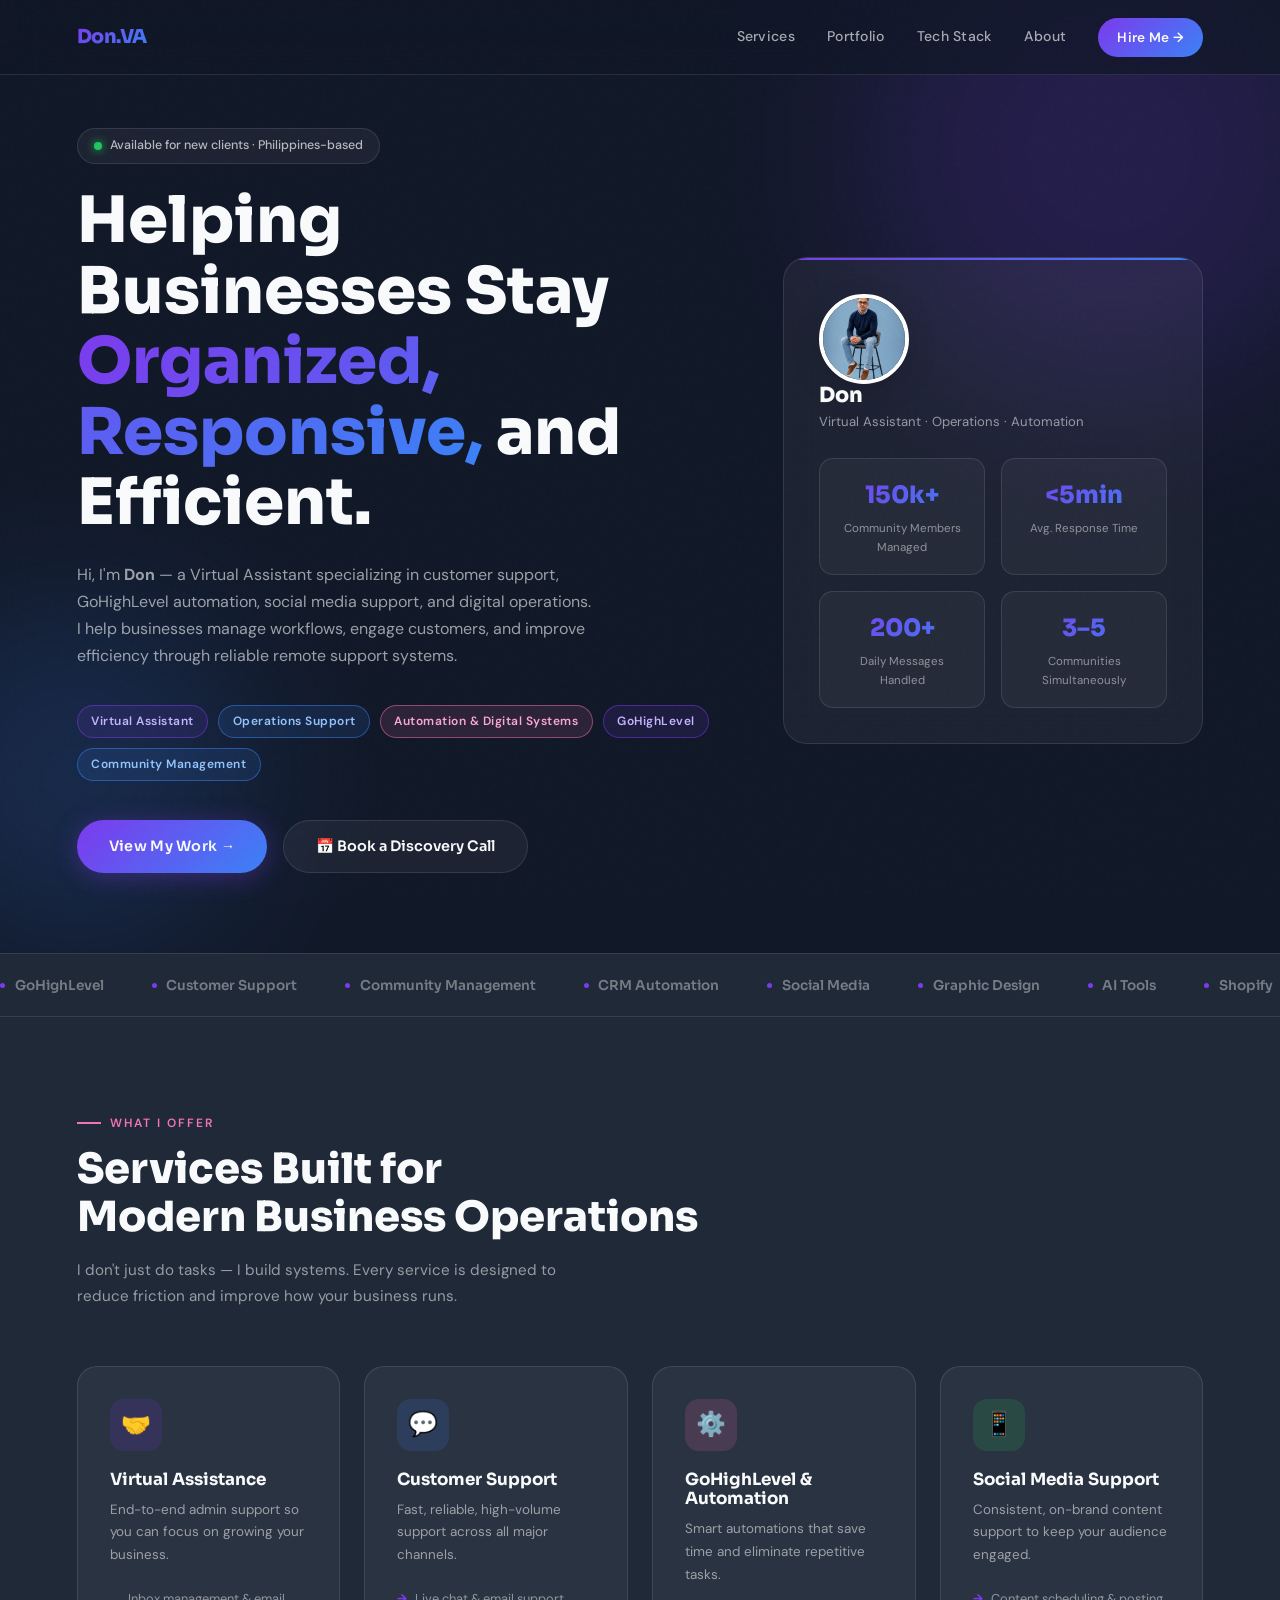
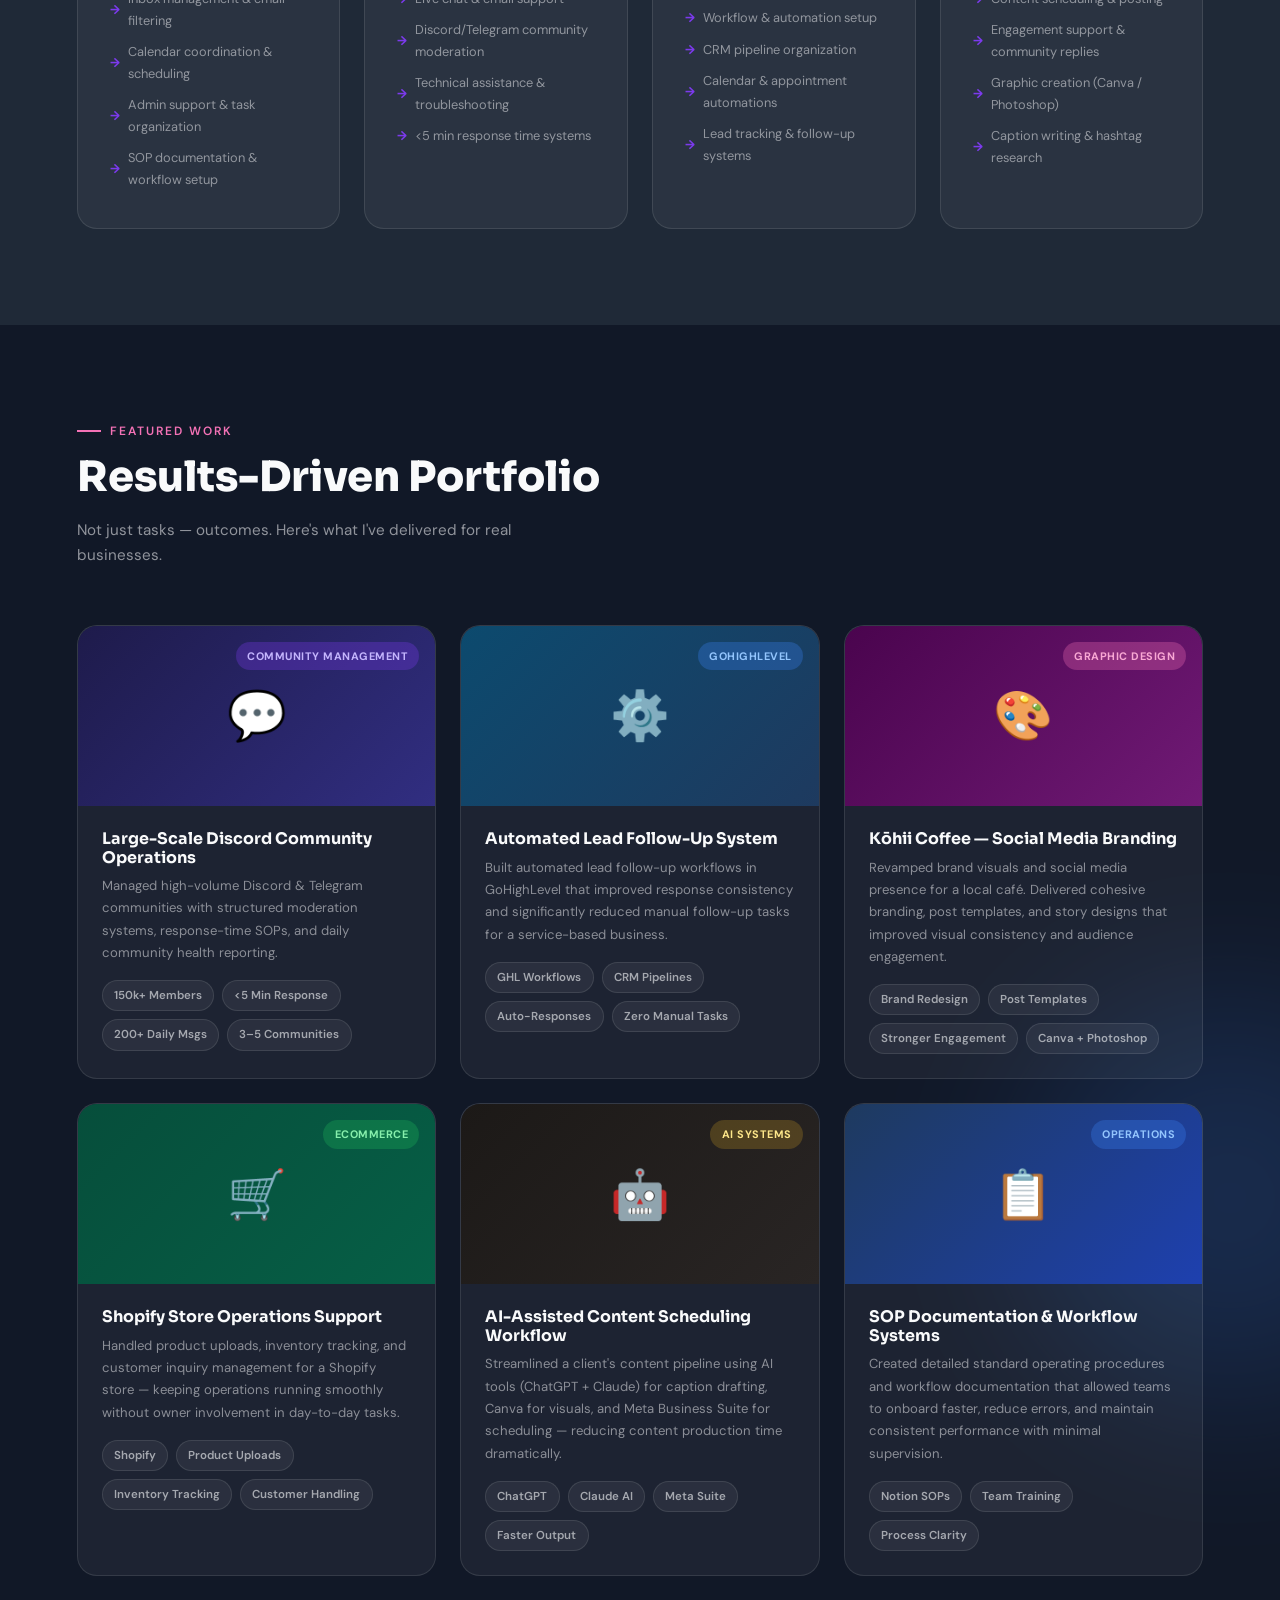
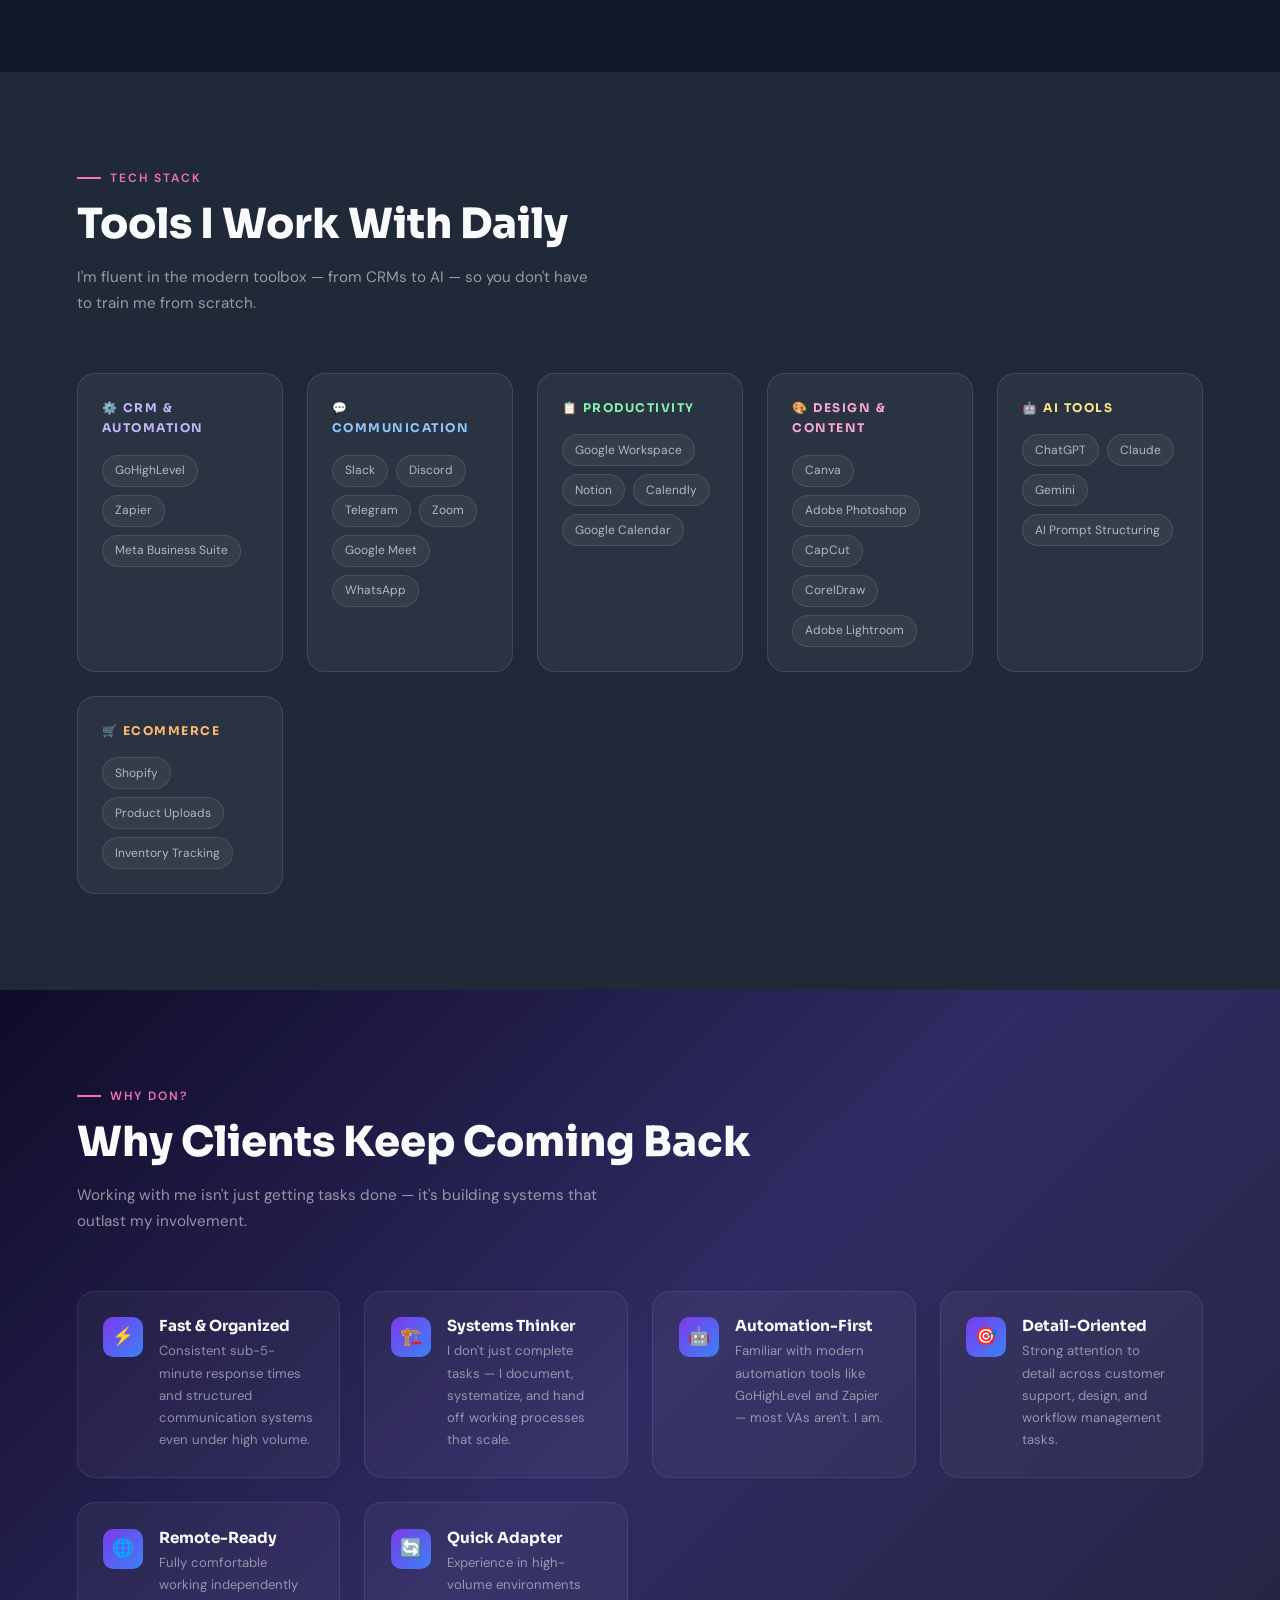
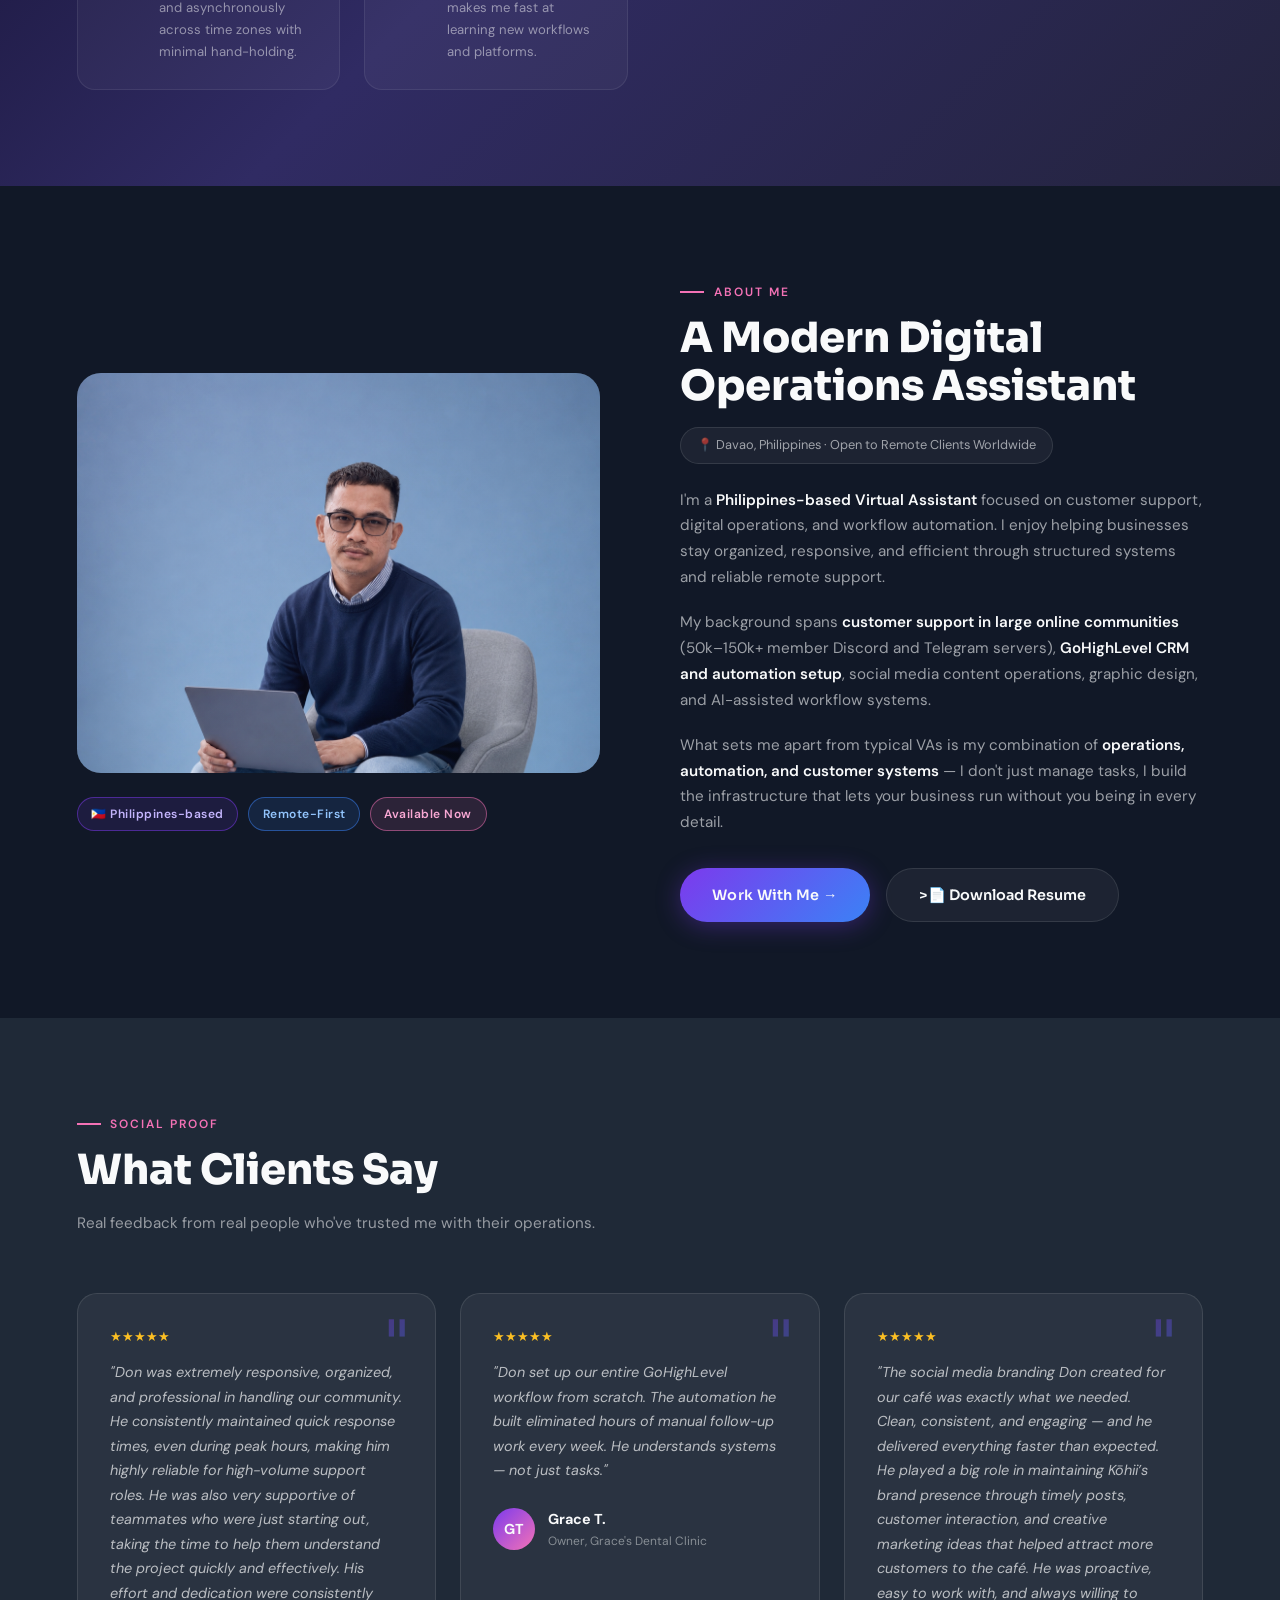
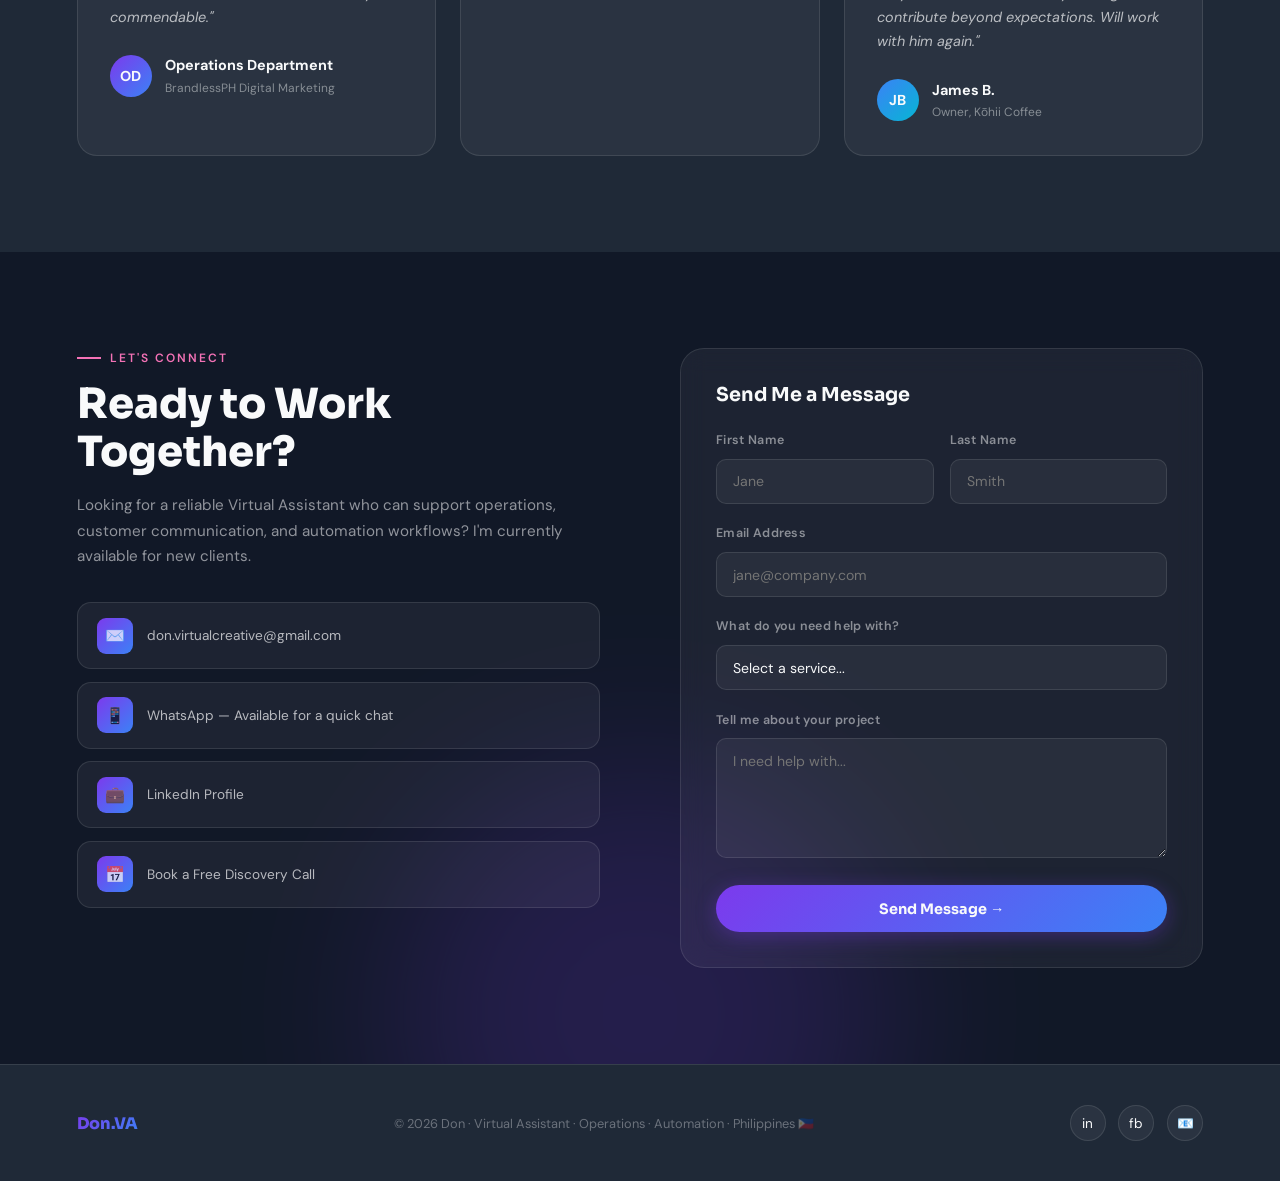
==== commit d66485f1: "Add files via upload" ====
--- a/index.html
+++ b/index.html
@@ -110,7 +110,7 @@
 
       <div class="hero-avatar">
 
-    <img src="hero-avatar.jpg" alt="Don Mondijan">
+    <img src="hero-avatar.png" alt="Don Mondijan">
 
 </div>
 
@@ -824,7 +824,8 @@
 
           <a href="#contact" class="btn-primary">Work With Me →</a>
 
-          <a href="#" class="btn-secondary">📄 Download Resume</a>
+          <a href="Don Khing_Mondijan_Resume.pdf" class="btn-secondary" download="Don_Mondijan_Resume.pdf"
+>>📄 Download Resume</a>
 
         </div>
 
--- a/style.css
+++ b/style.css
@@ -970,6 +970,17 @@
 
     }
 
+    .about-photo img {
+
+      width: 100%;
+  
+      height: 100%;
+
+      object-fit: cover;
+
+      object-position: center top;
+}
+
     .about-badge-strip {
 
       display: flex; flex-wrap: wrap; gap: .6rem;
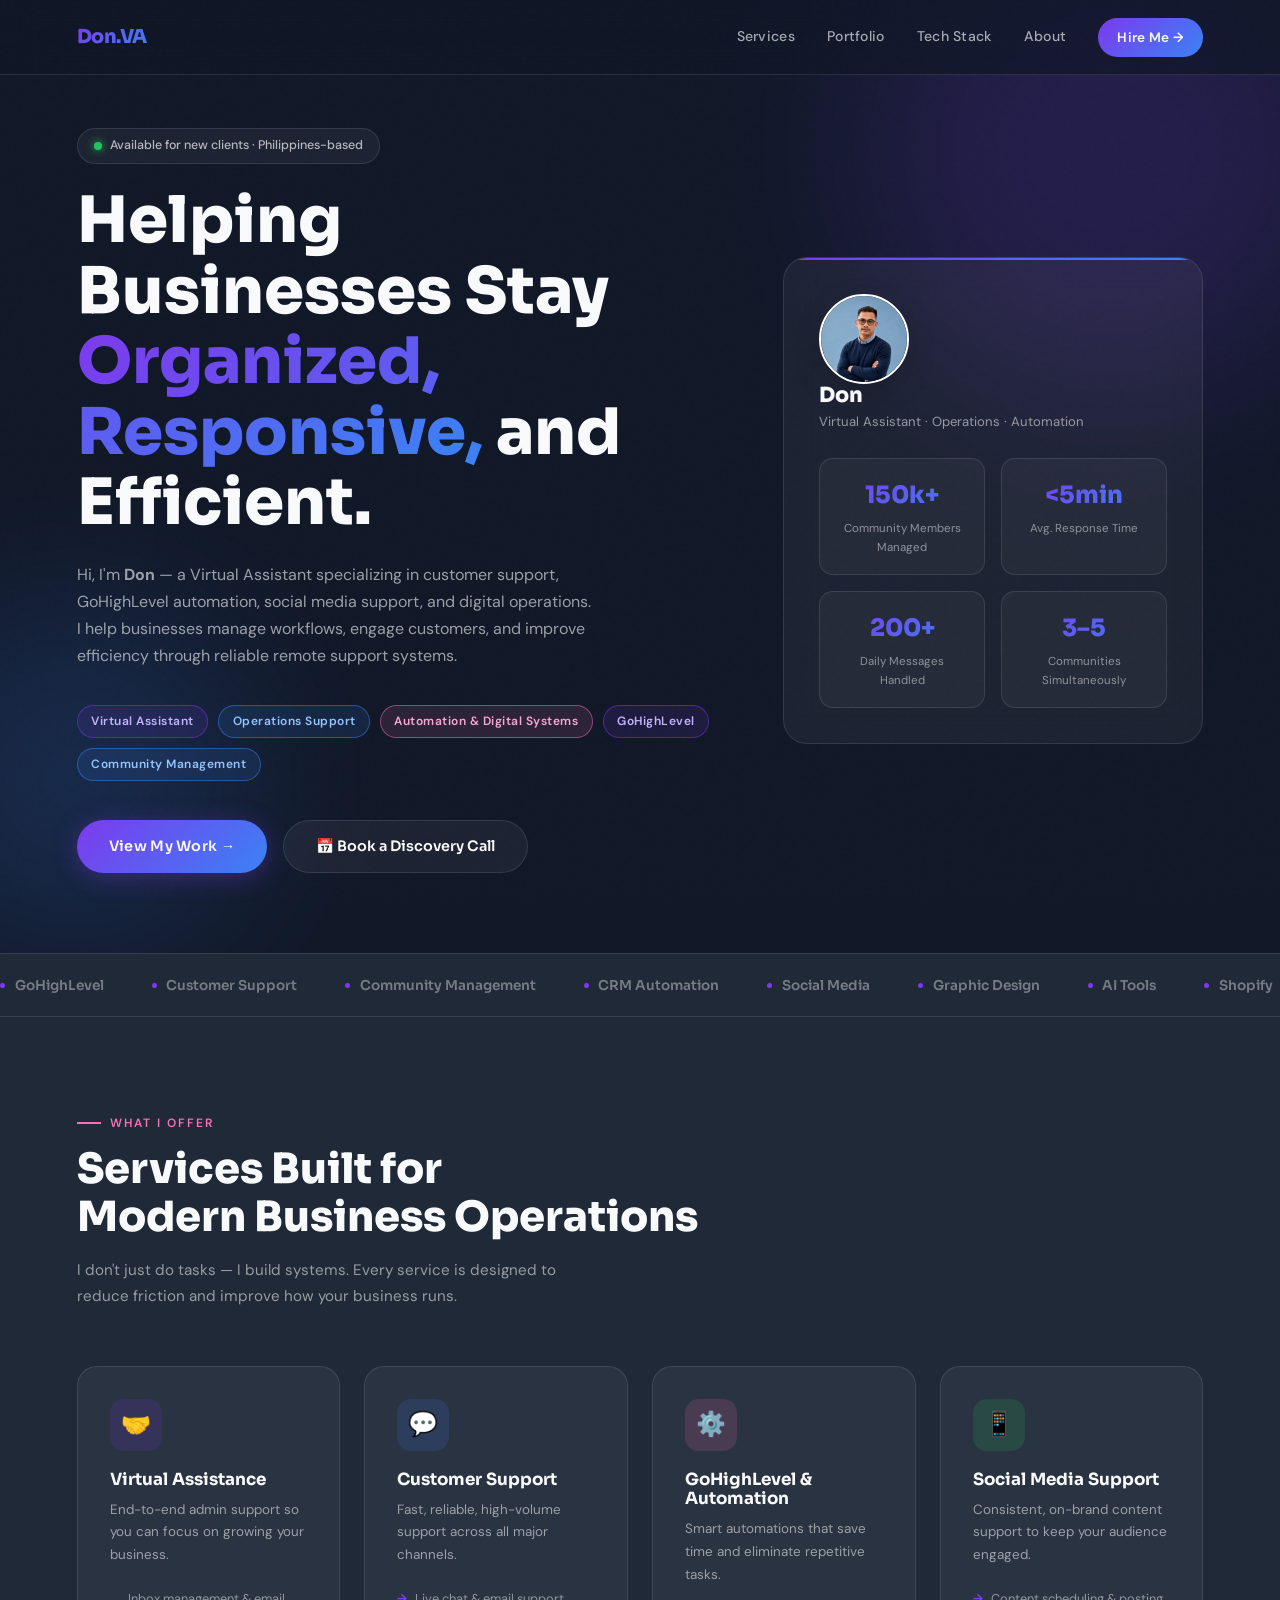
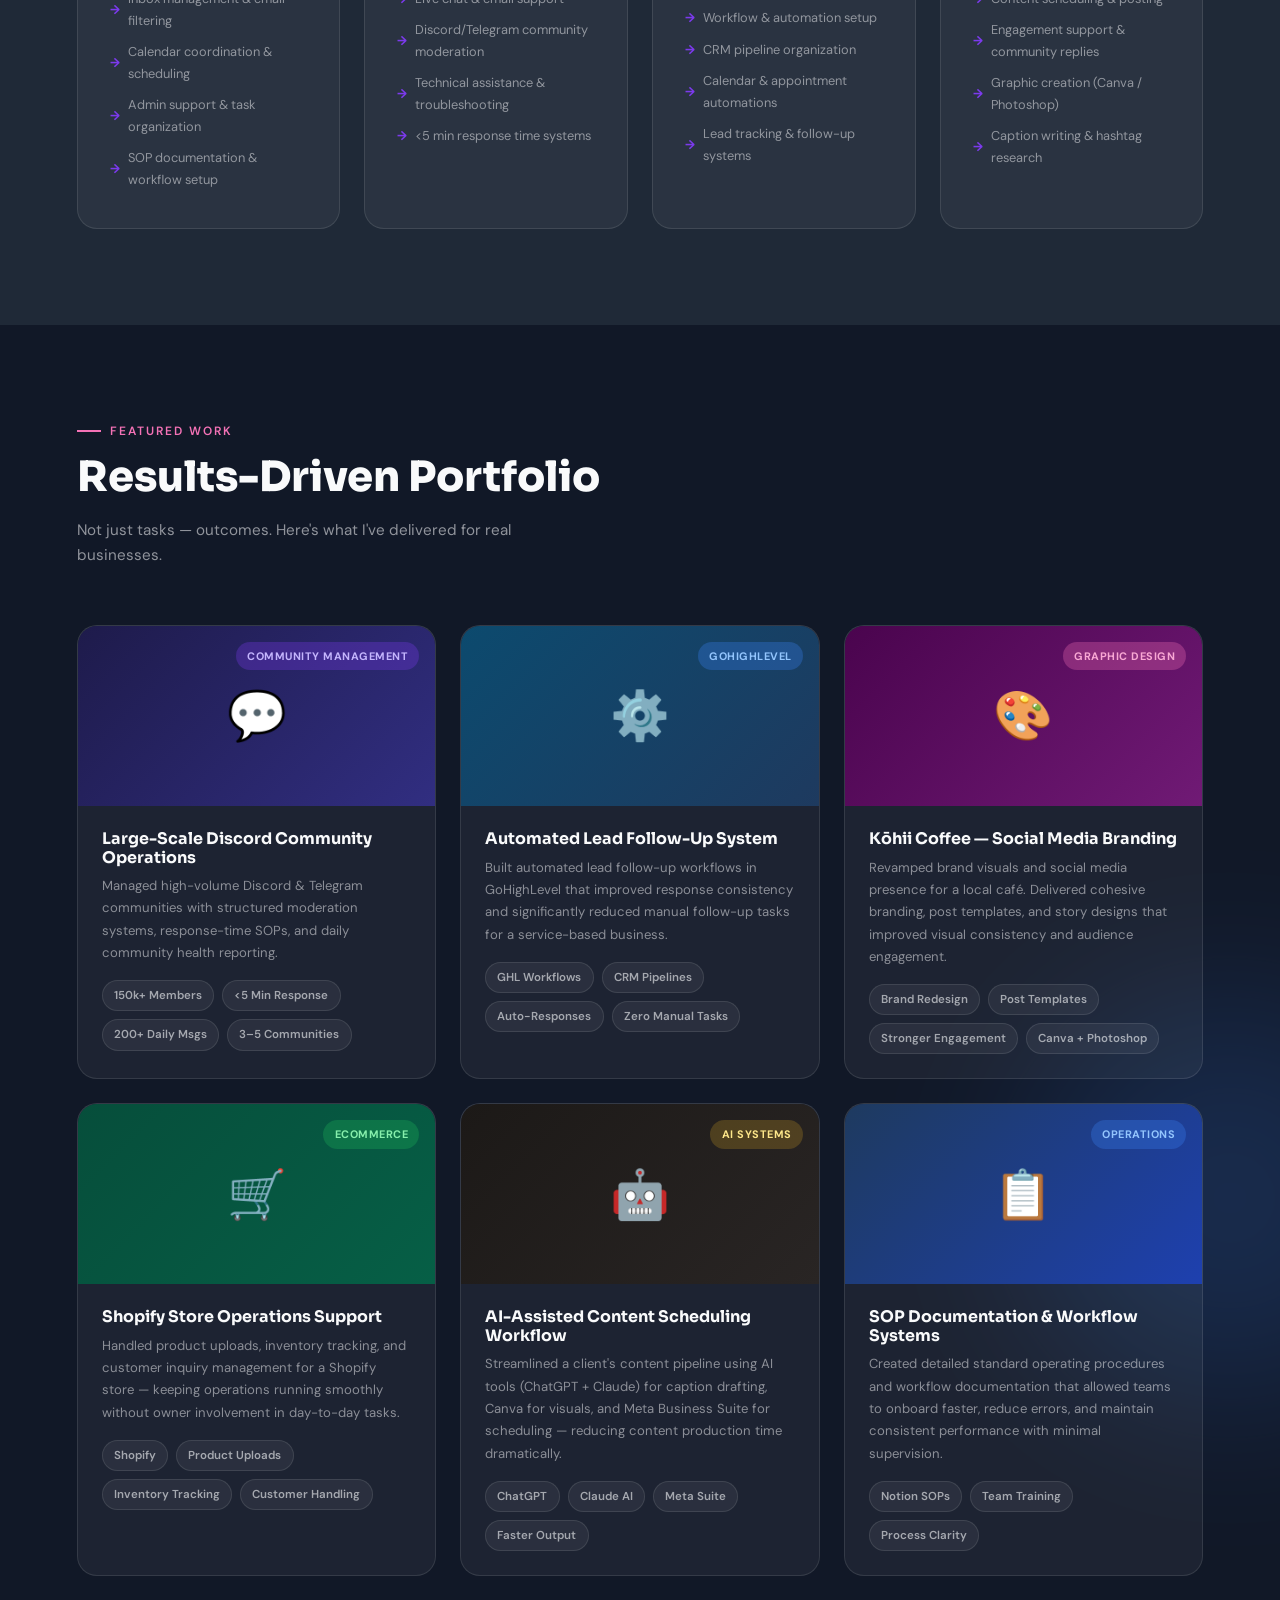
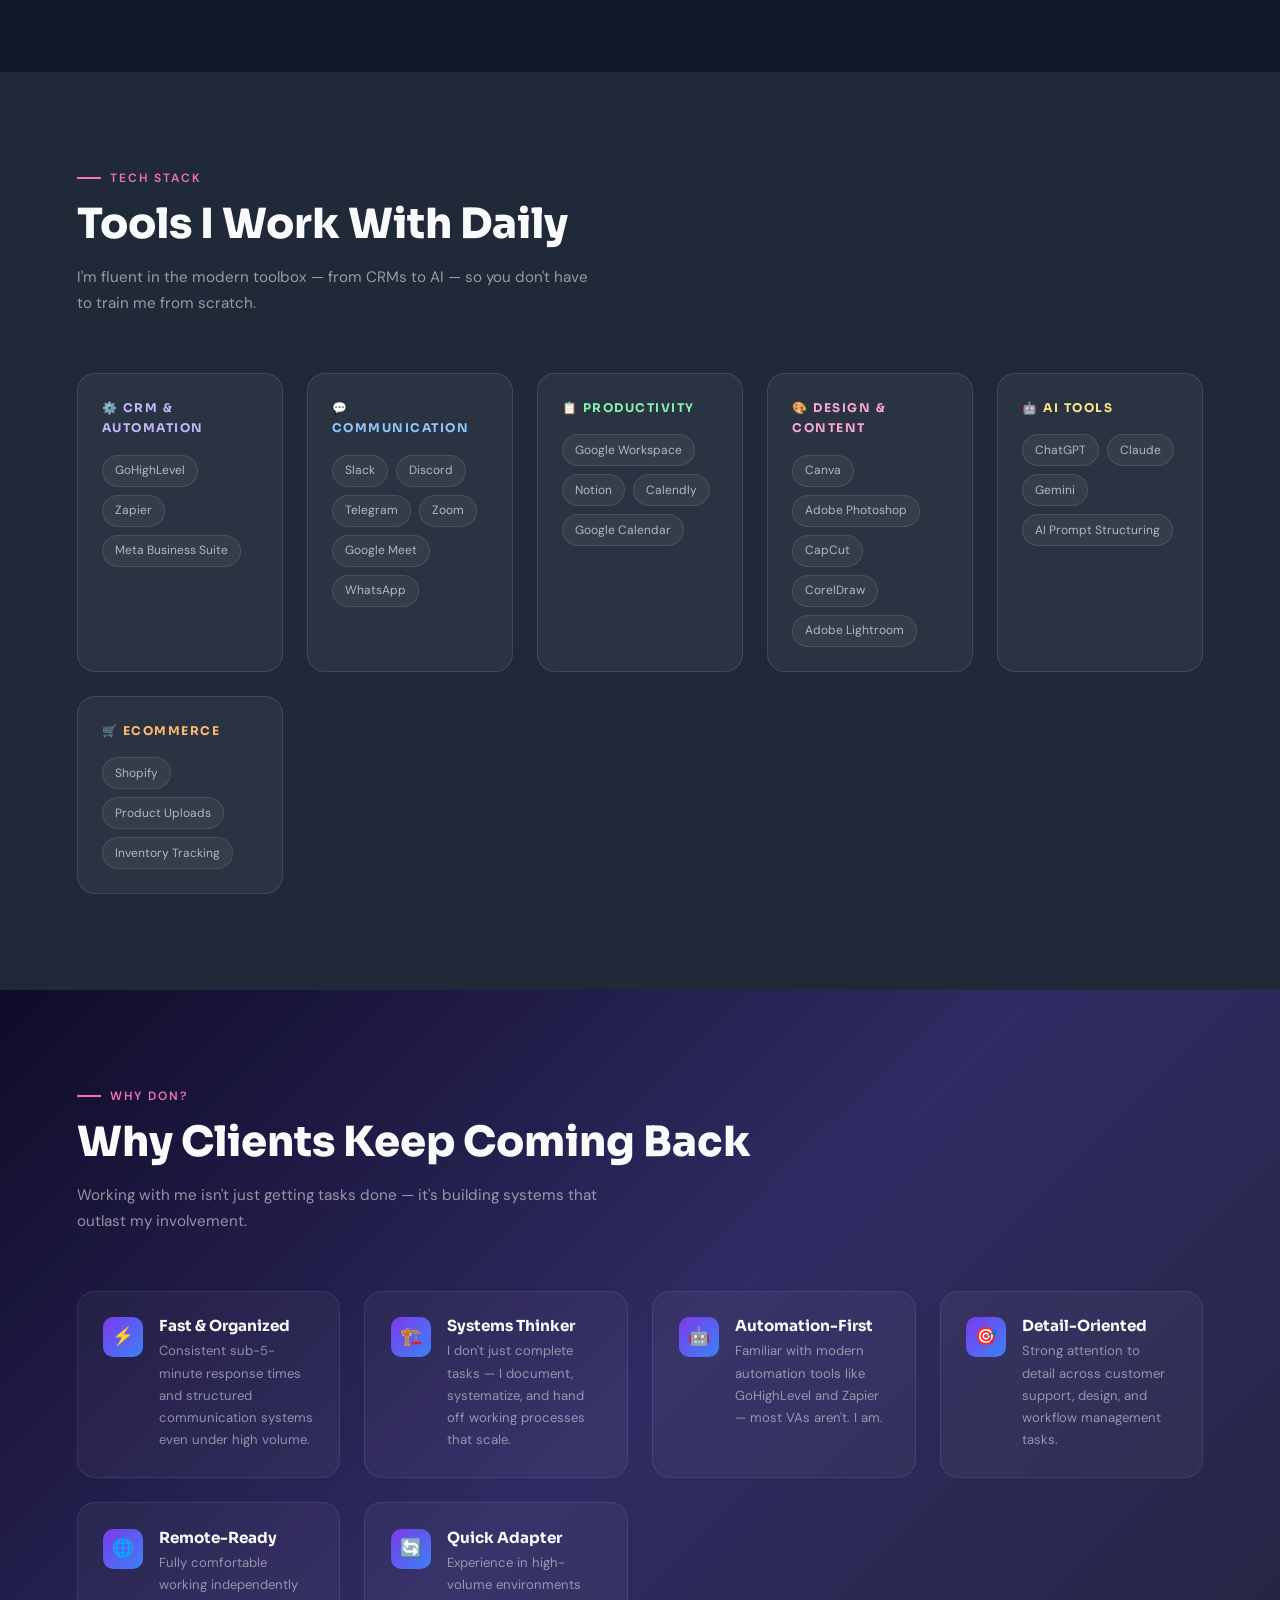
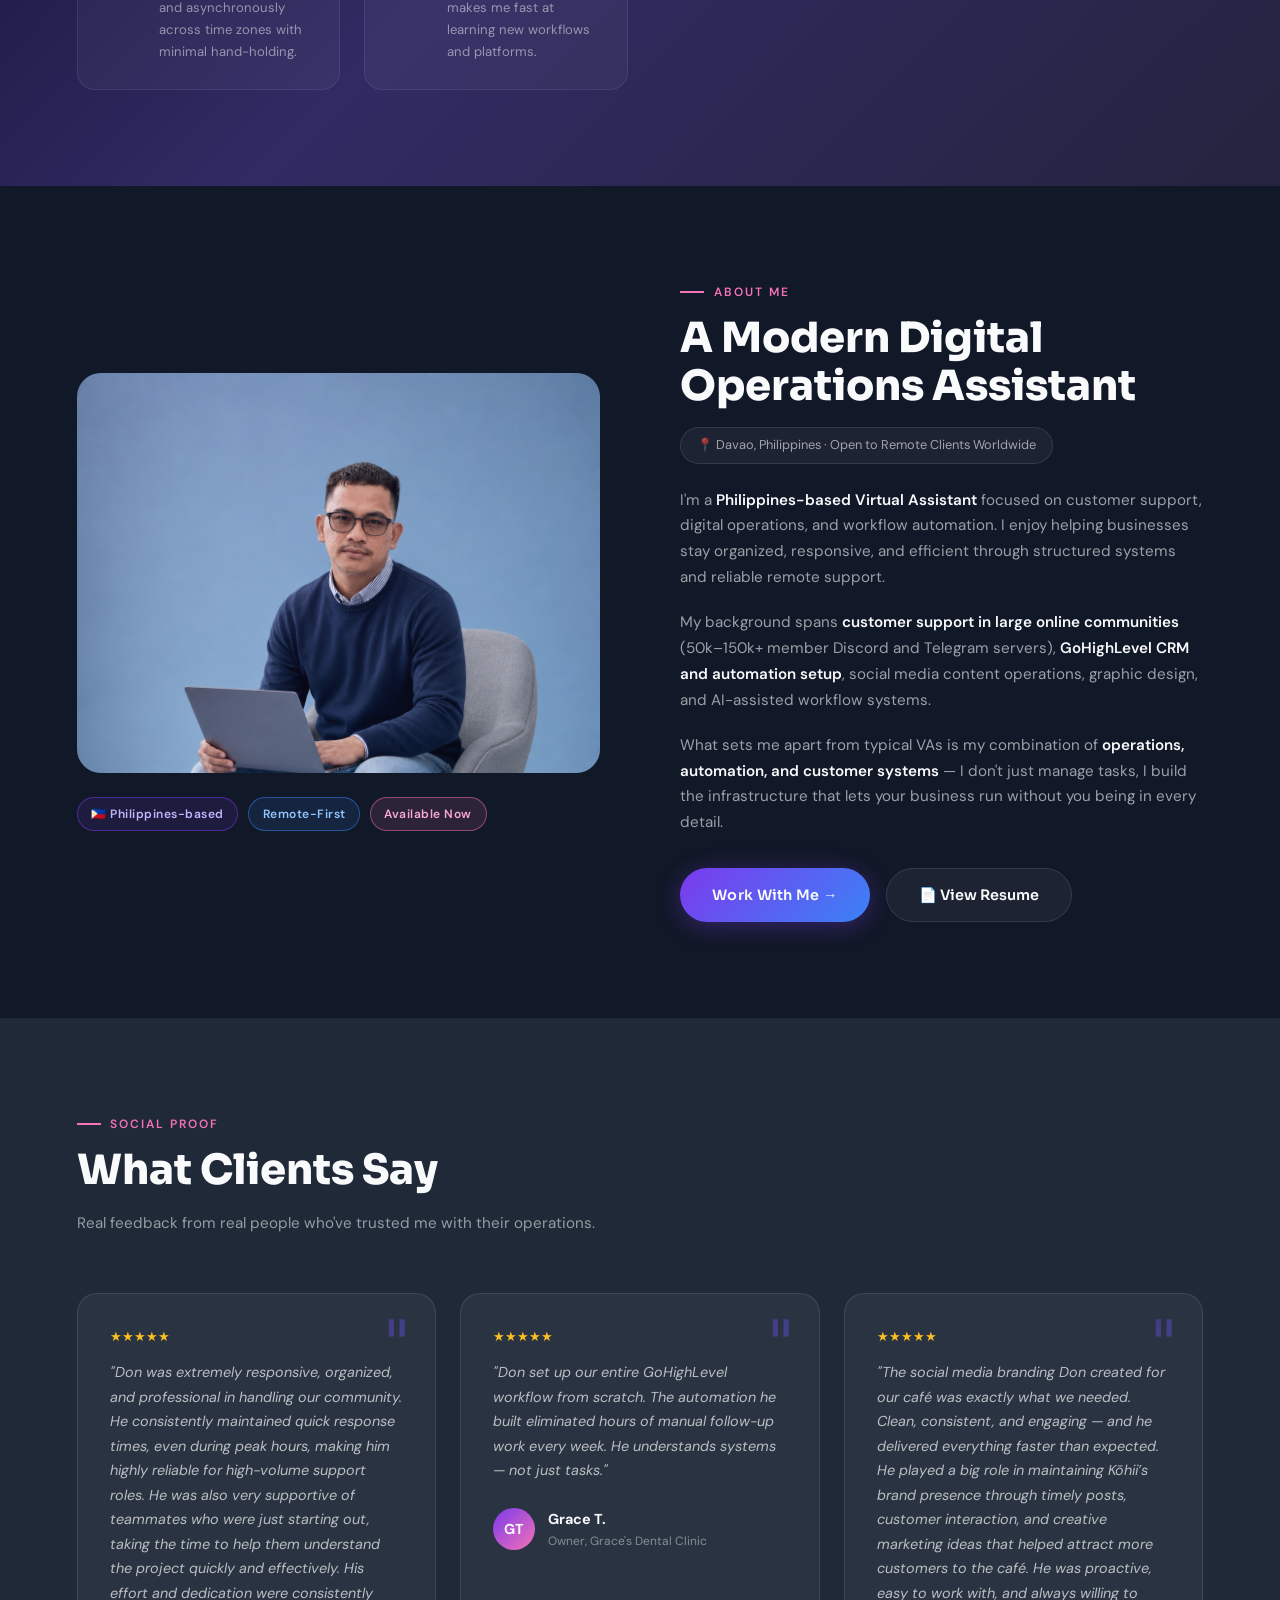
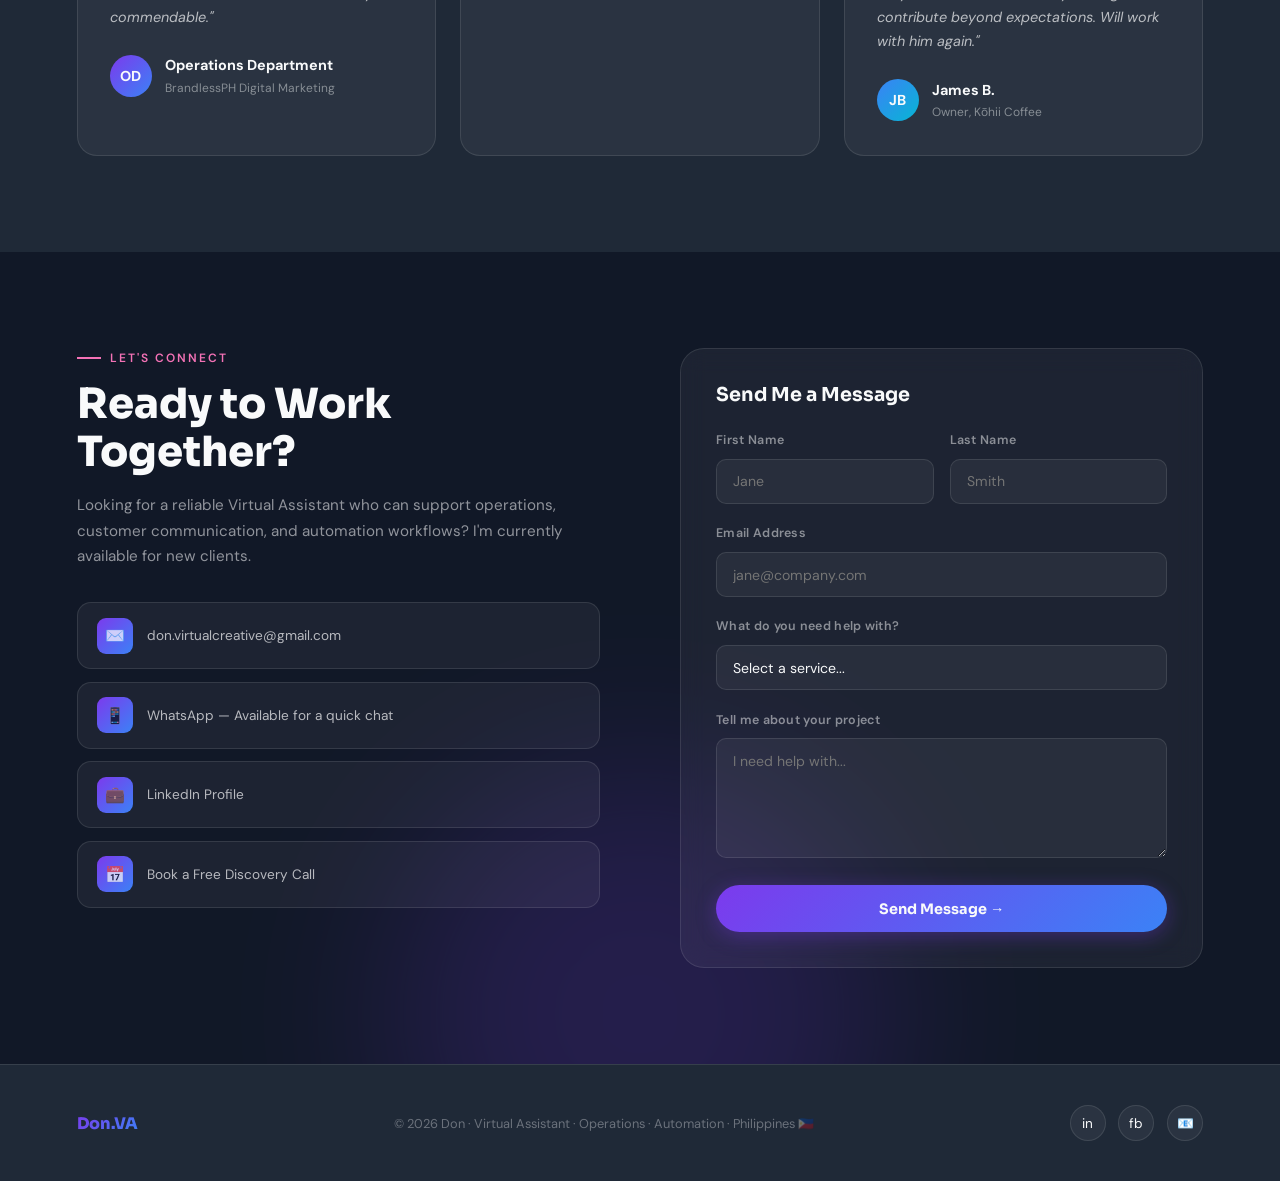
==== commit e9da06b4: "Update index.html" ====
--- a/index.html
+++ b/index.html
@@ -824,8 +824,8 @@
 
           <a href="#contact" class="btn-primary">Work With Me →</a>
 
-          <a href="Don Khing_Mondijan_Resume.pdf" class="btn-secondary" download="Don_Mondijan_Resume.pdf"
->>📄 Download Resume</a>
+          <a href="Don Khing_Mondijan_Resume.pdf" class="btn-secondary" target="_blank"
+>📄 View Resume</a>
 
         </div>
 
@@ -1091,4 +1091,4 @@
 
 </body>
 
-</html>+</html>
--- a/style.css
+++ b/style.css
@@ -416,7 +416,9 @@
 
     object-fit: cover;
 
-    border: 4px solid white;
+    object-position: center top;
+
+    border: 2px solid white;
 
     box-shadow: 0 10px 30px rgba(0,0,0,0.15);
 
@@ -1447,4 +1449,4 @@
 
     }
 
-    .floating-cta:hover { transform: translateY(-3px); }+    .floating-cta:hover { transform: translateY(-3px); }
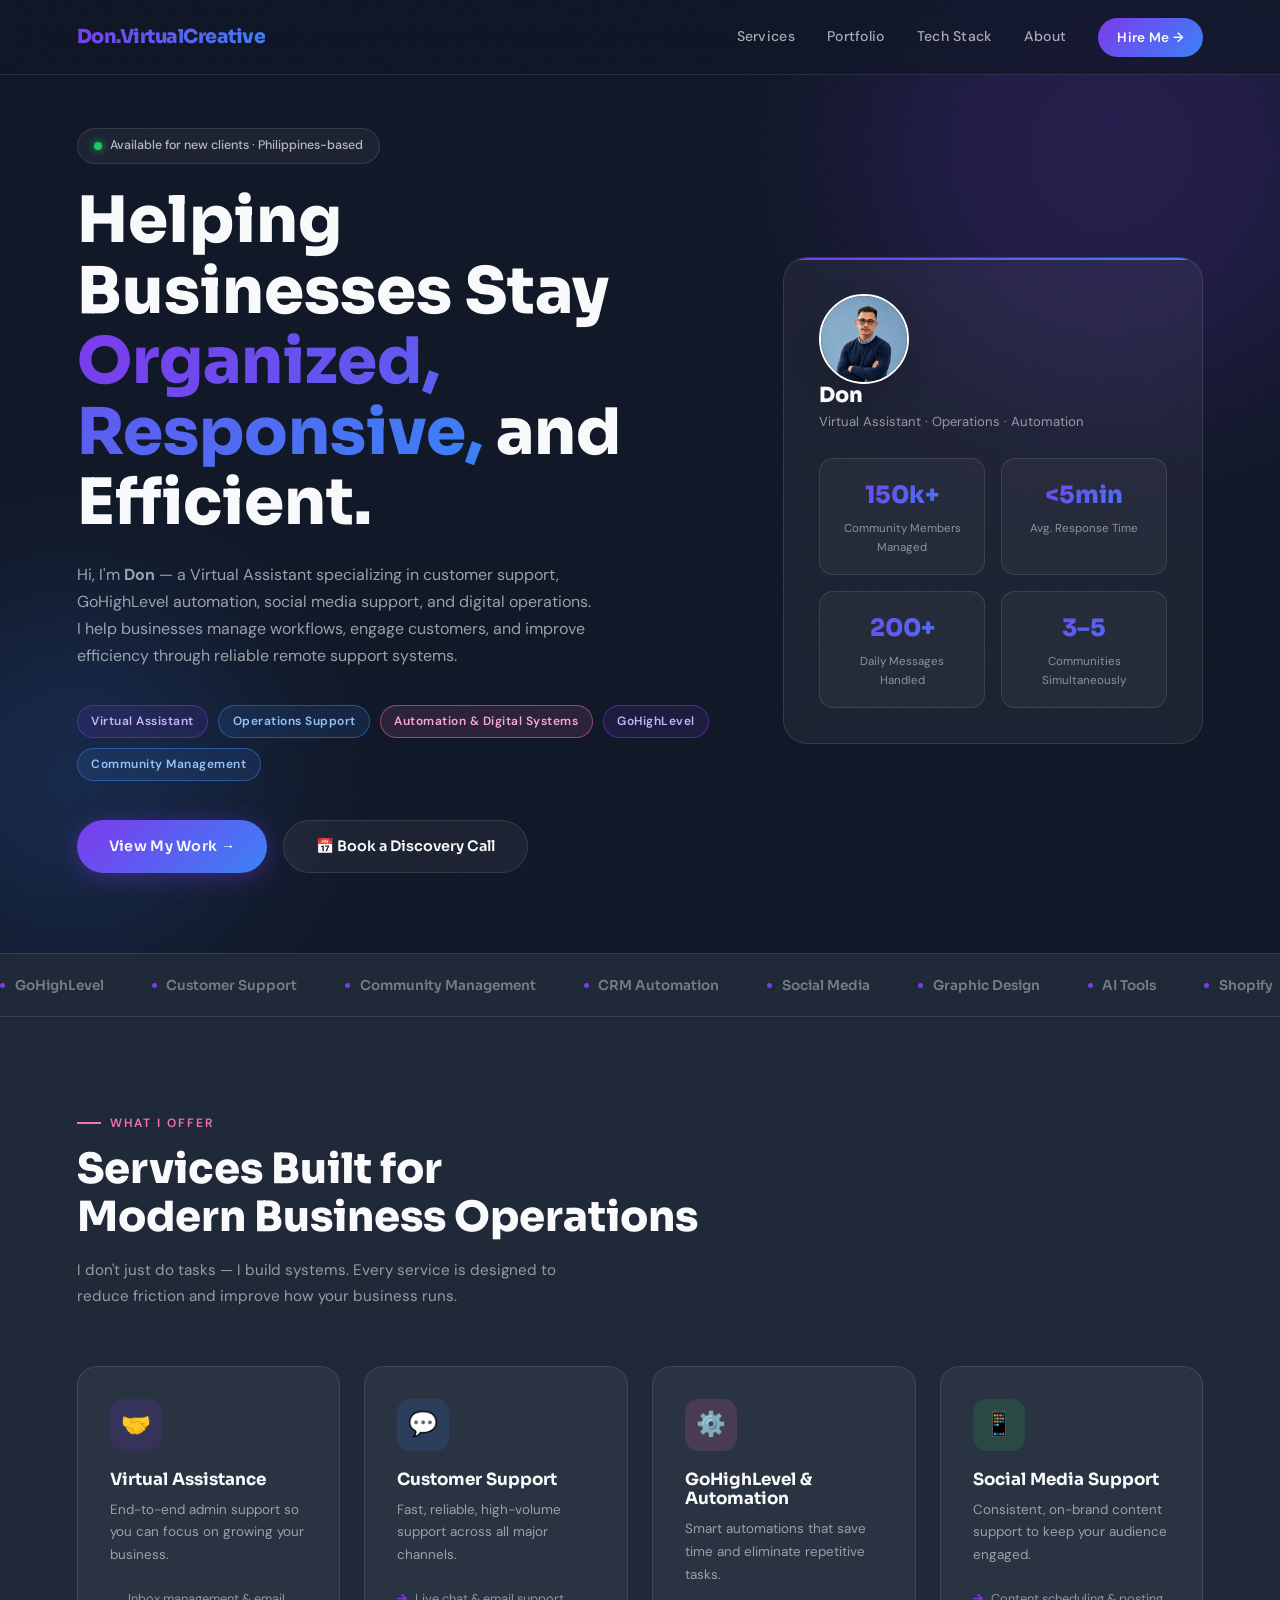
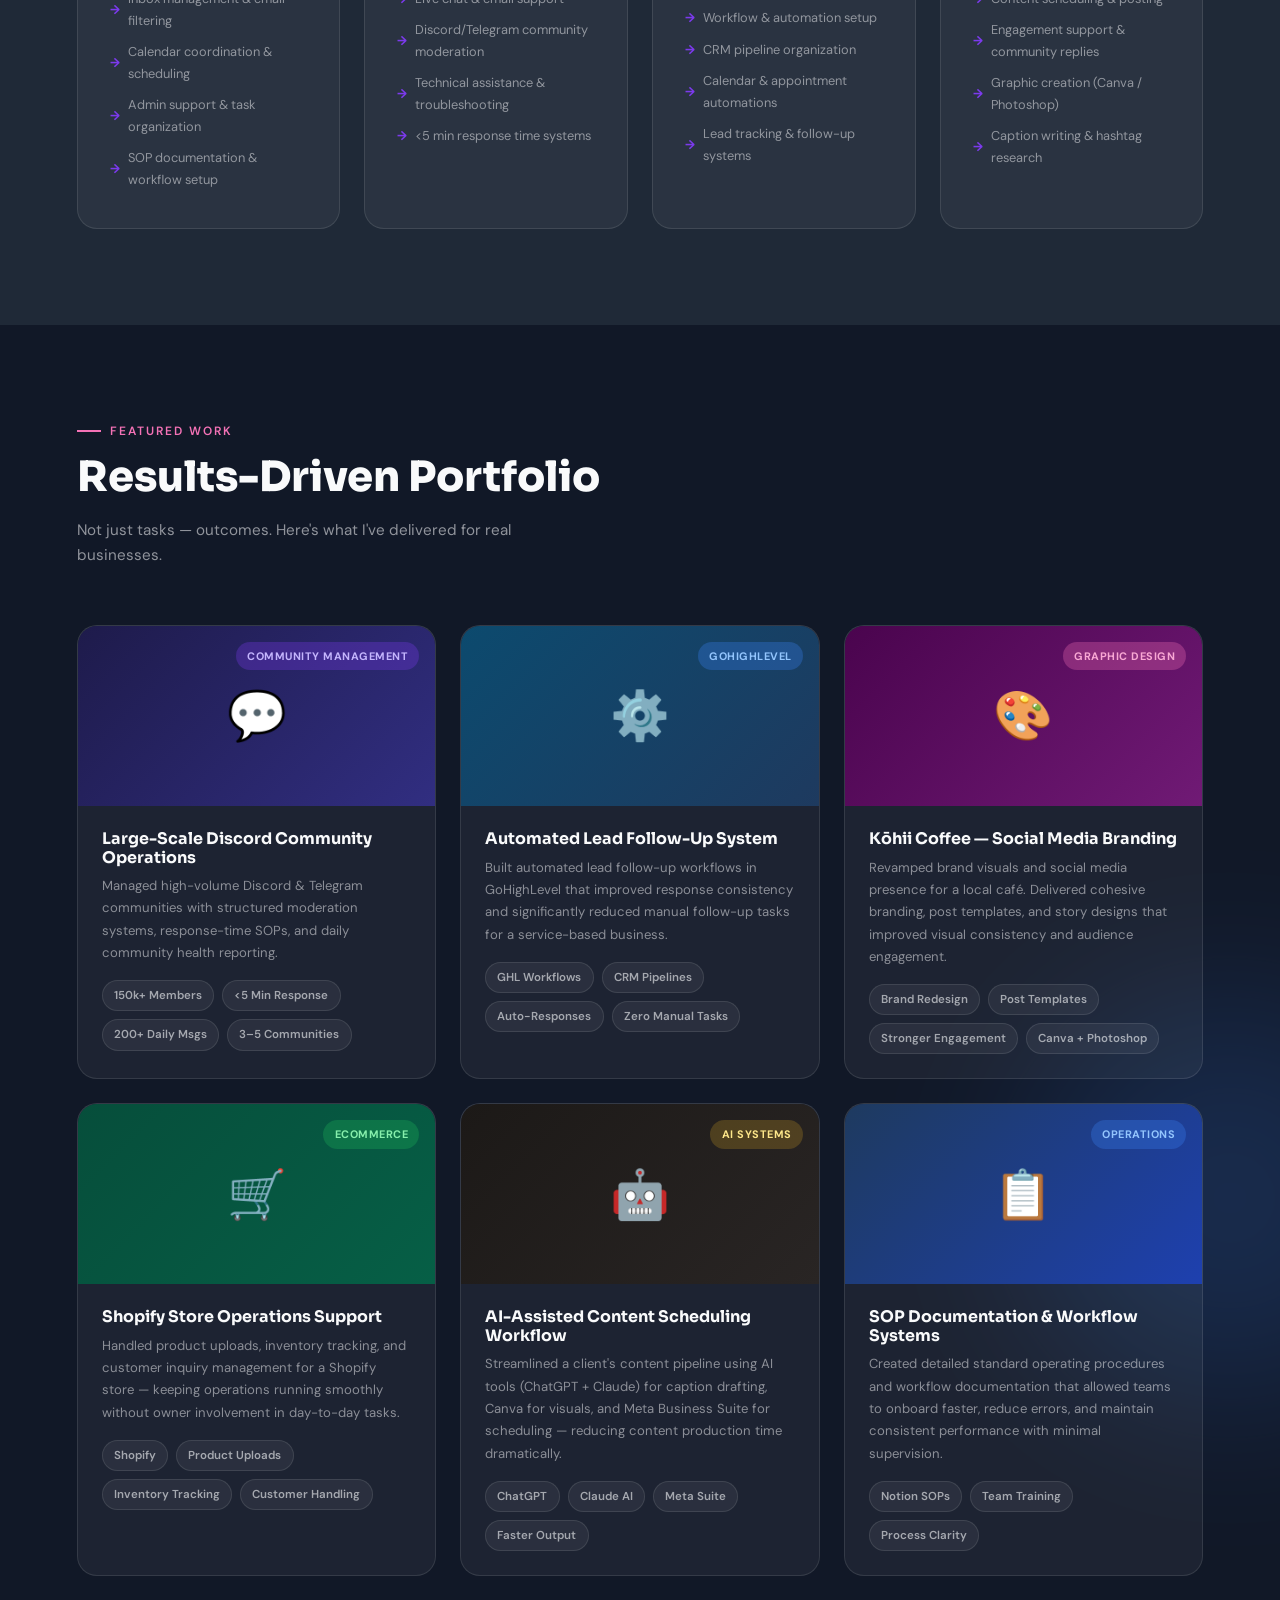
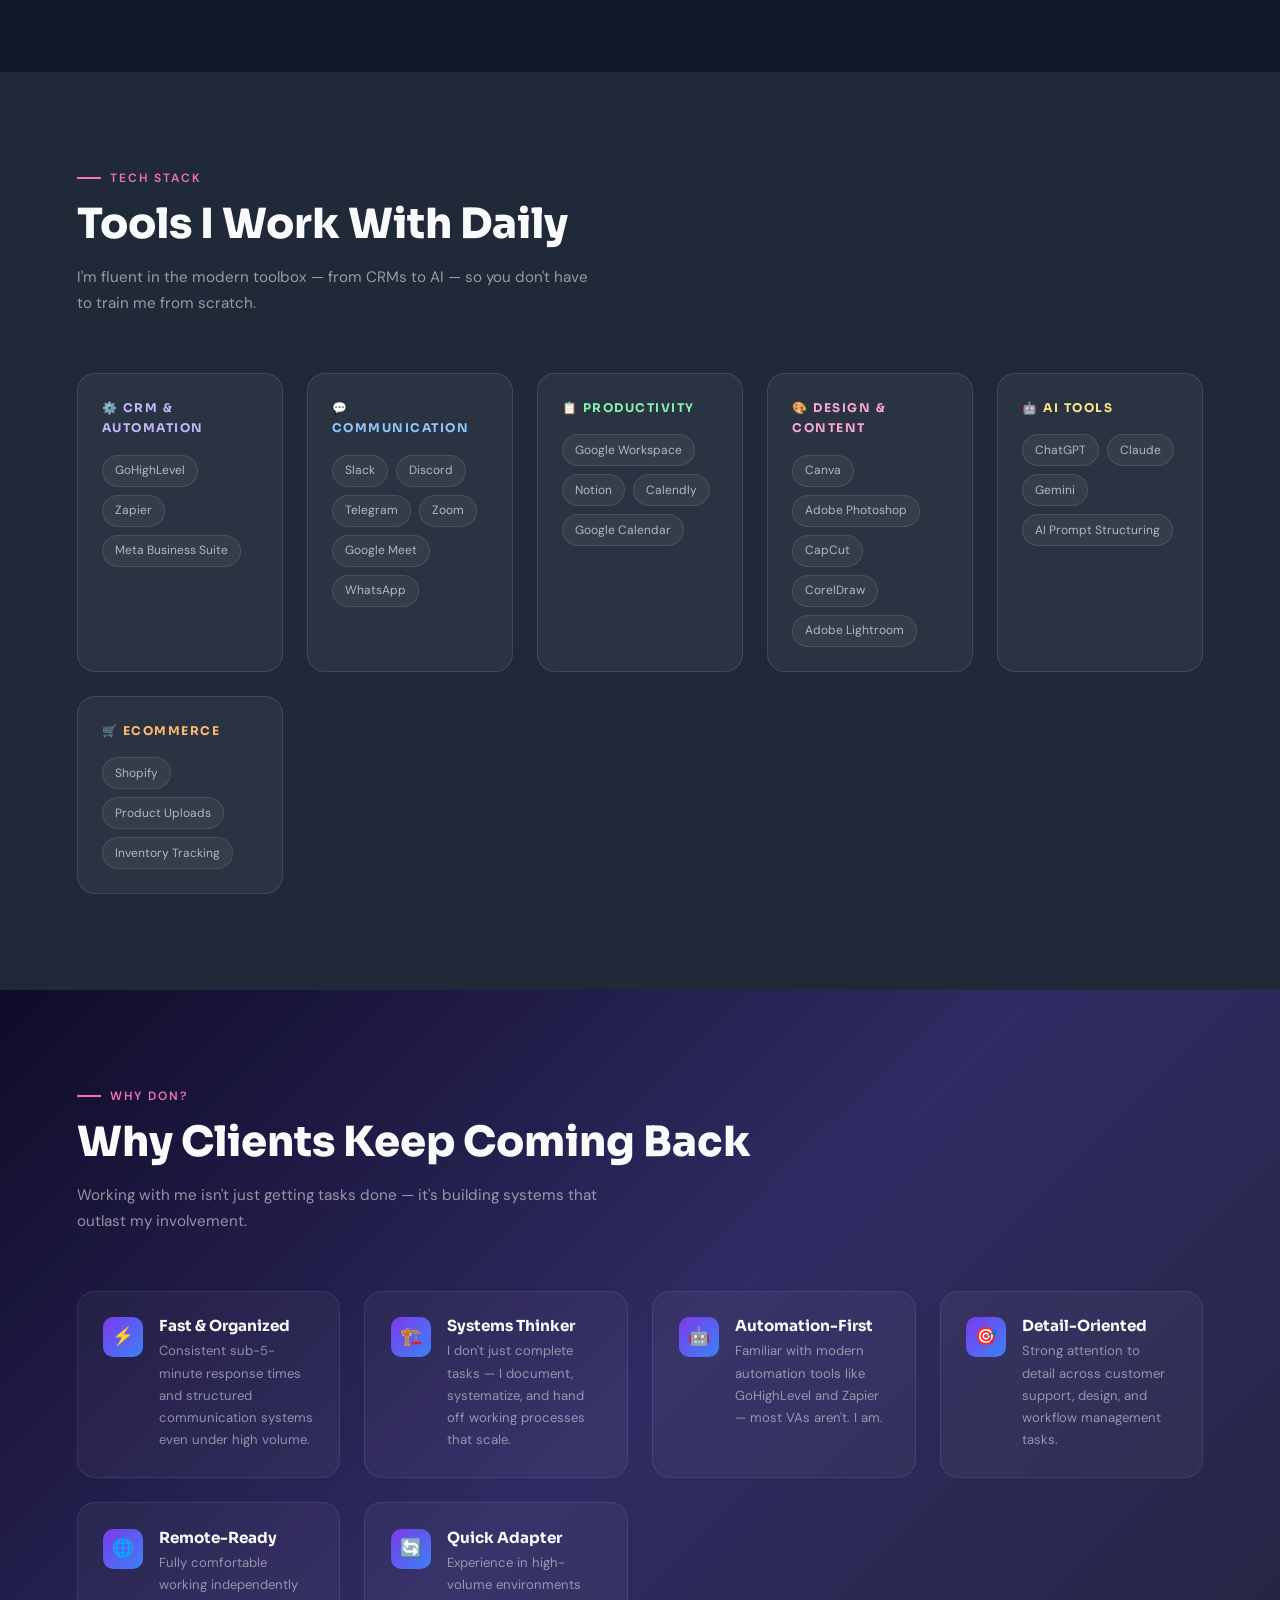
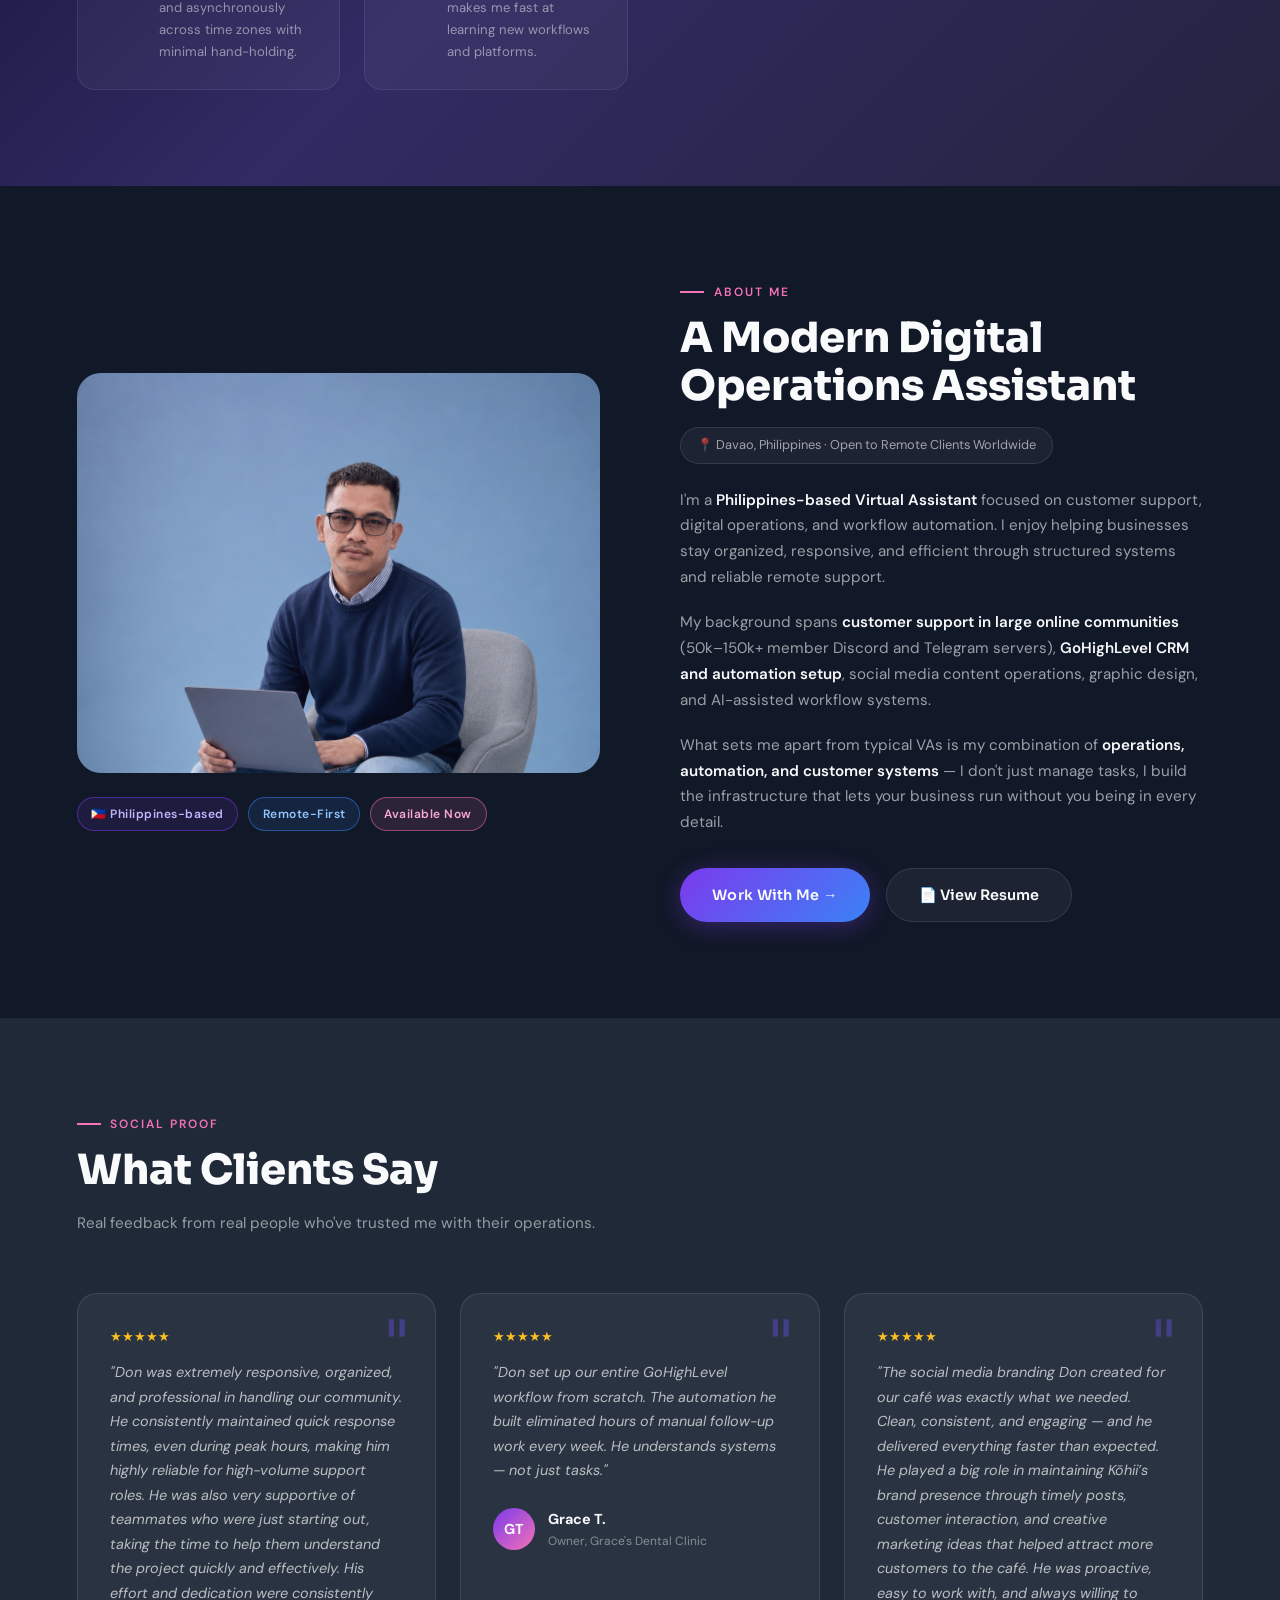
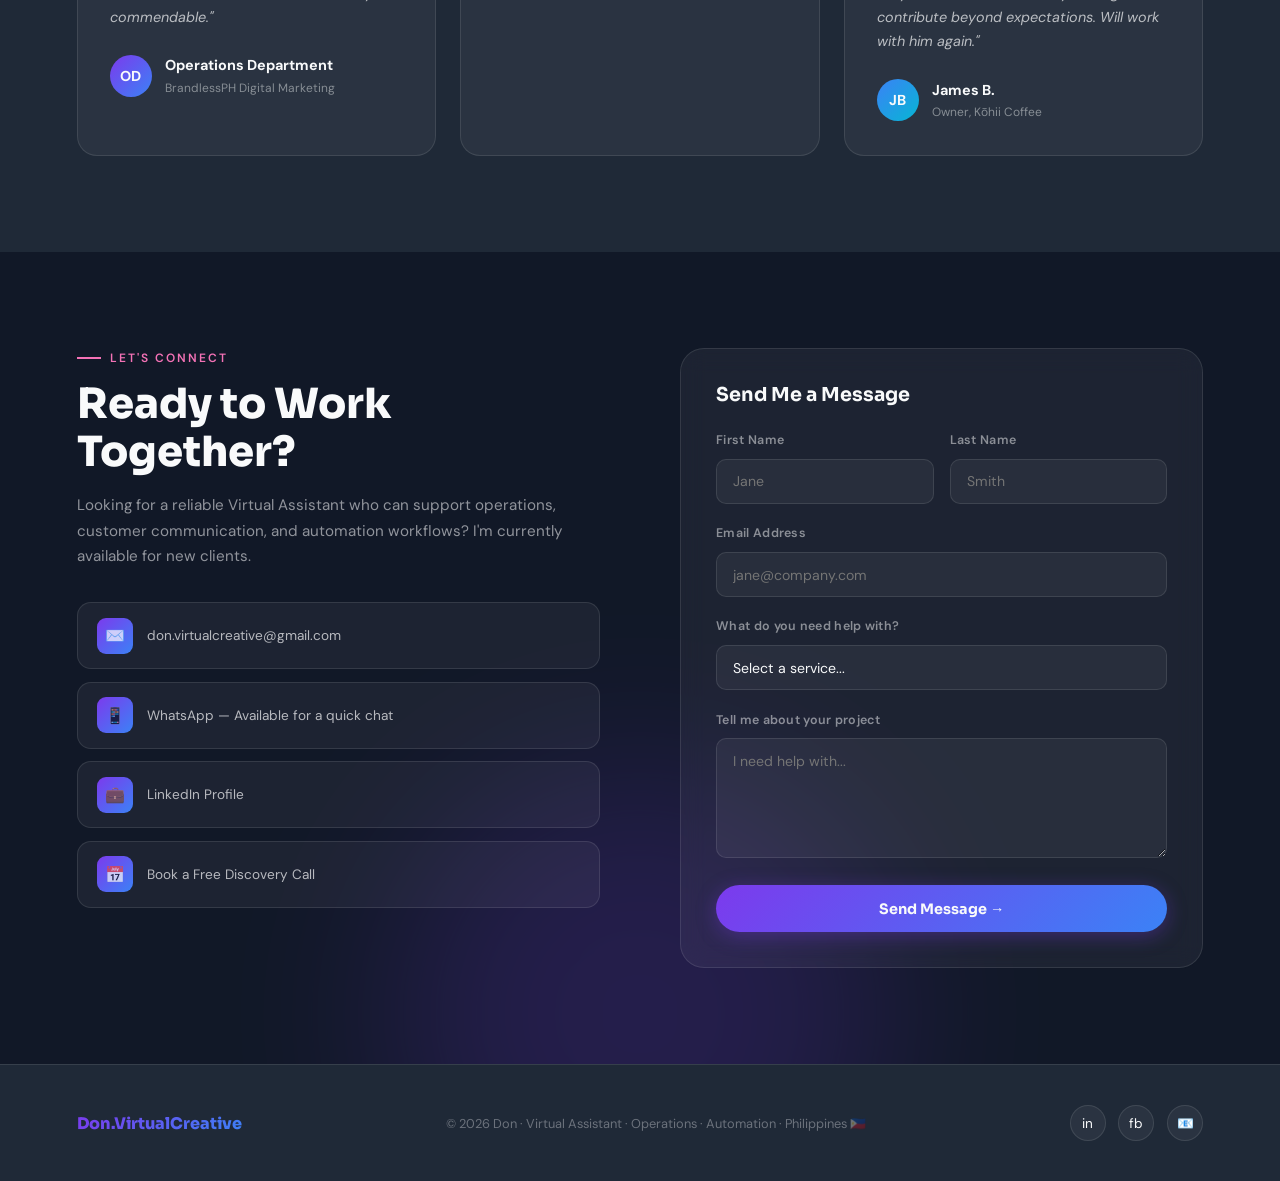
==== commit f5ce9315: "Update index.html" ====
--- a/index.html
+++ b/index.html
@@ -28,7 +28,7 @@
 
 <nav id="nav">
 
-  <div class="nav-logo">Don.VA</div>
+  <div class="nav-logo">Don.VirtualCreative</div>
 
   <div class="nav-links" id="navLinks">
 
@@ -1061,7 +1061,7 @@
 
 <footer>
 
-  <div class="footer-logo">Don.VA</div>
+  <div class="footer-logo">Don.VirtualCreative</div>
 
   <div class="footer-copy">© 2026 Don · Virtual Assistant · Operations · Automation · Philippines 🇵🇭</div>
 
@@ -1069,7 +1069,7 @@
 
     <a href="https://www.linkedin.com/in/don-khing-mondijan-245350284" class="social-btn" target="_blank">in</a>
 
-    <a href="https://www.facebook.com/donkhing.mondijan" class="social-btn" target="_blank">fb</a>
+    <a href="https://www.facebook.com/don.virtualcreative/" class="social-btn" target="_blank">fb</a>
 
     <a href="mailto:don.virtualcreative@gmail.com" class="social-btn" target="_blank">📧</a>
 
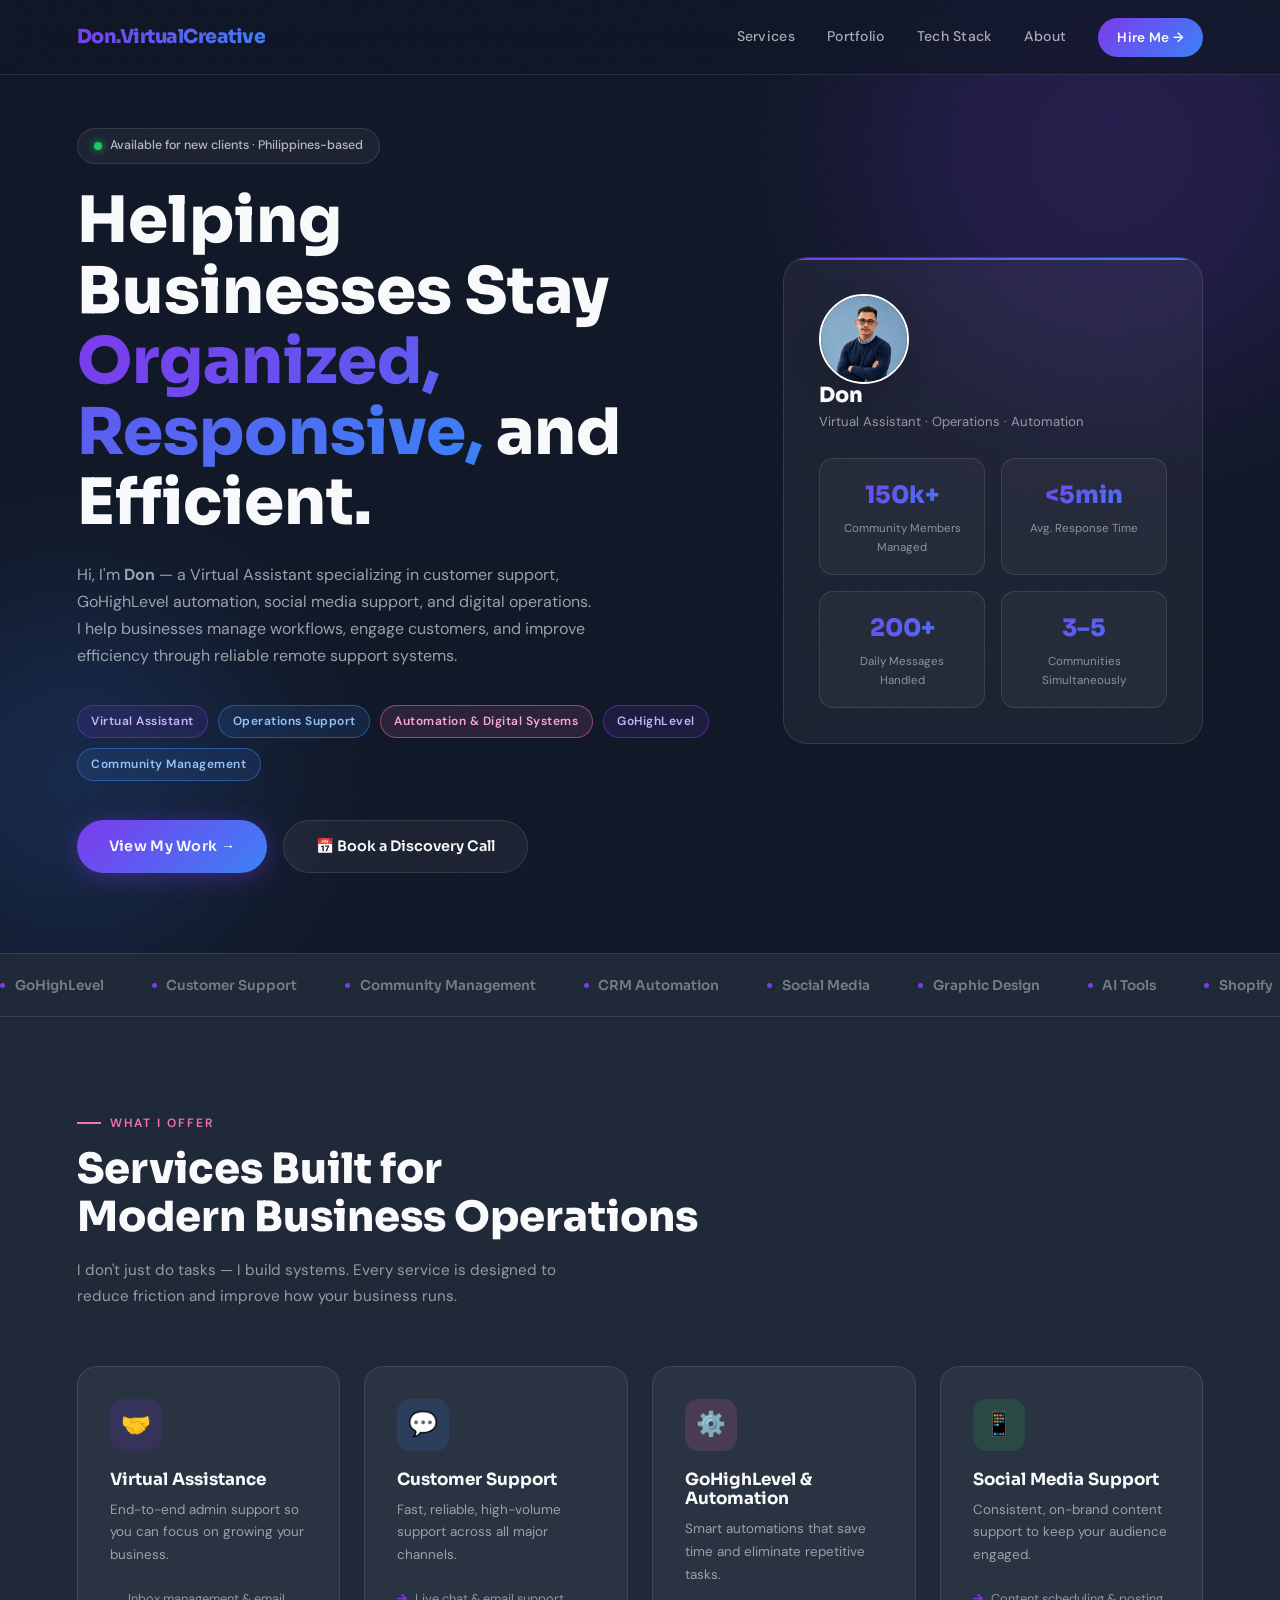
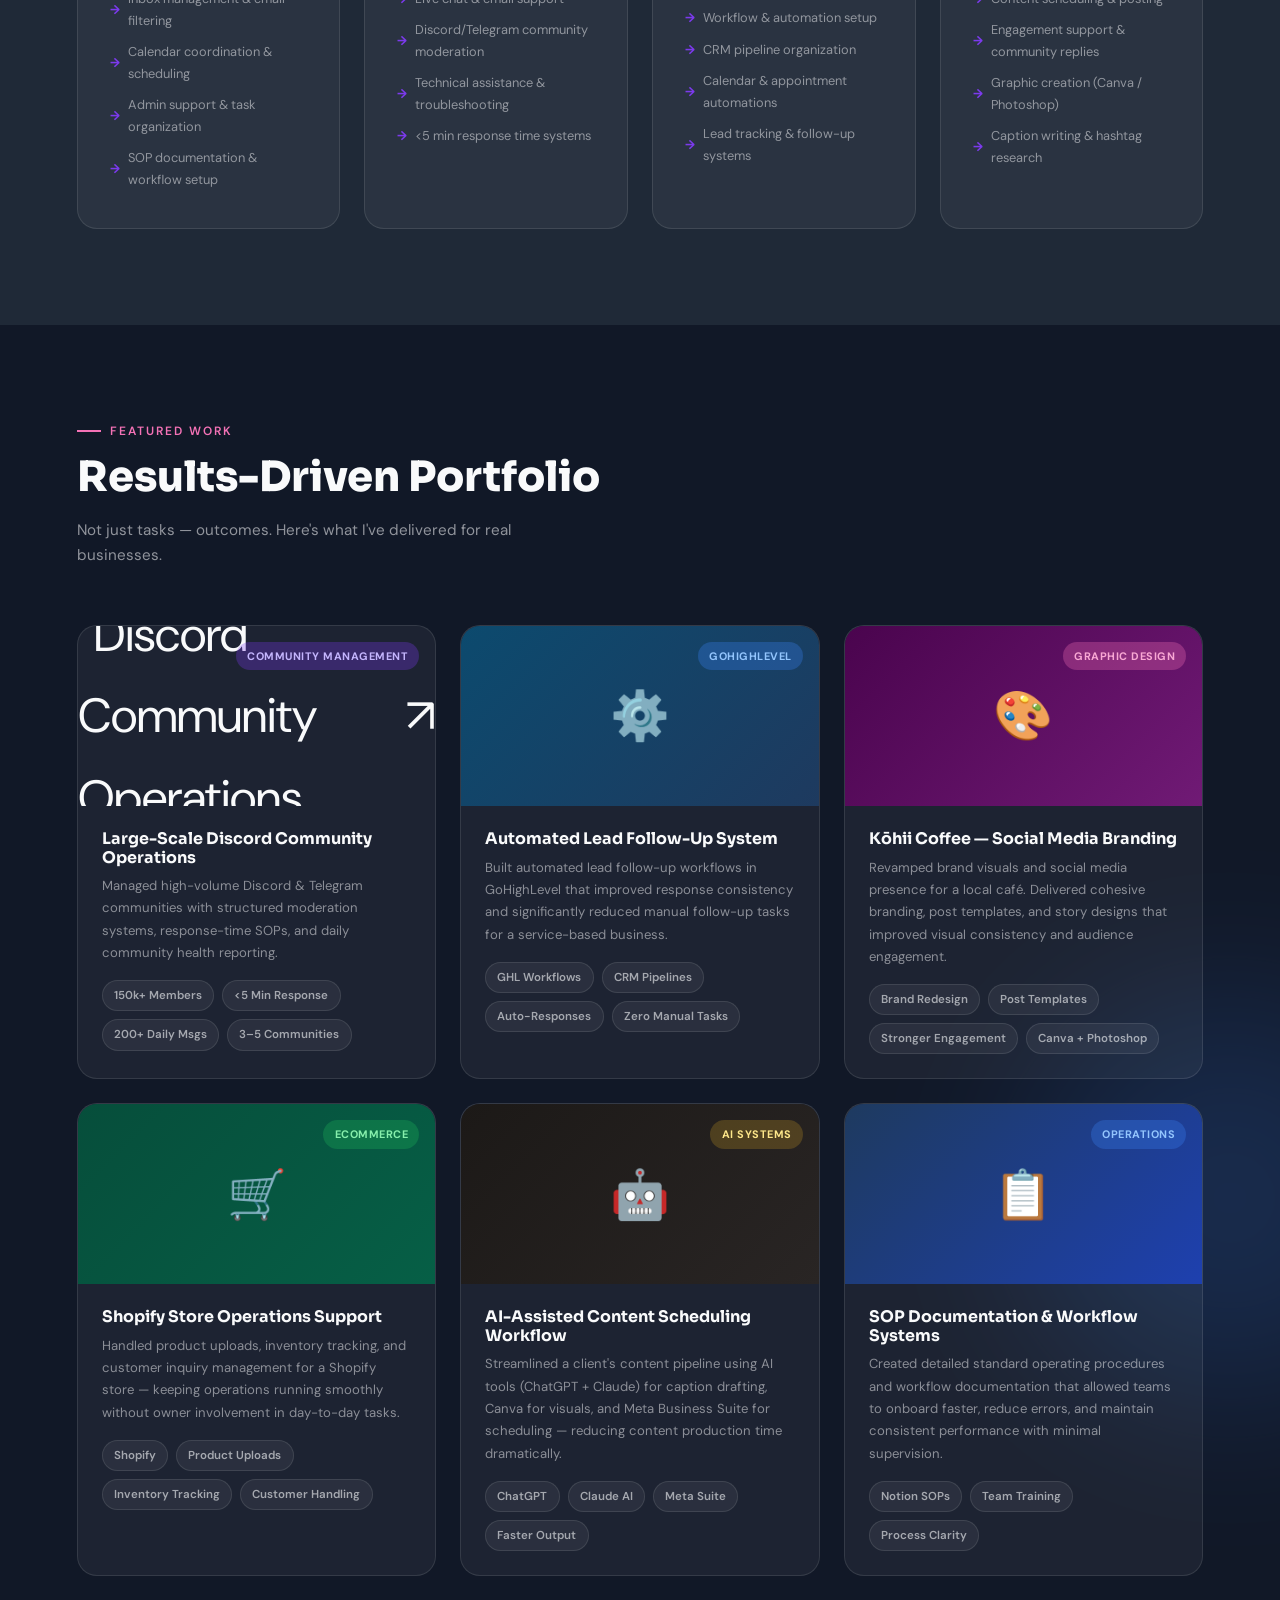
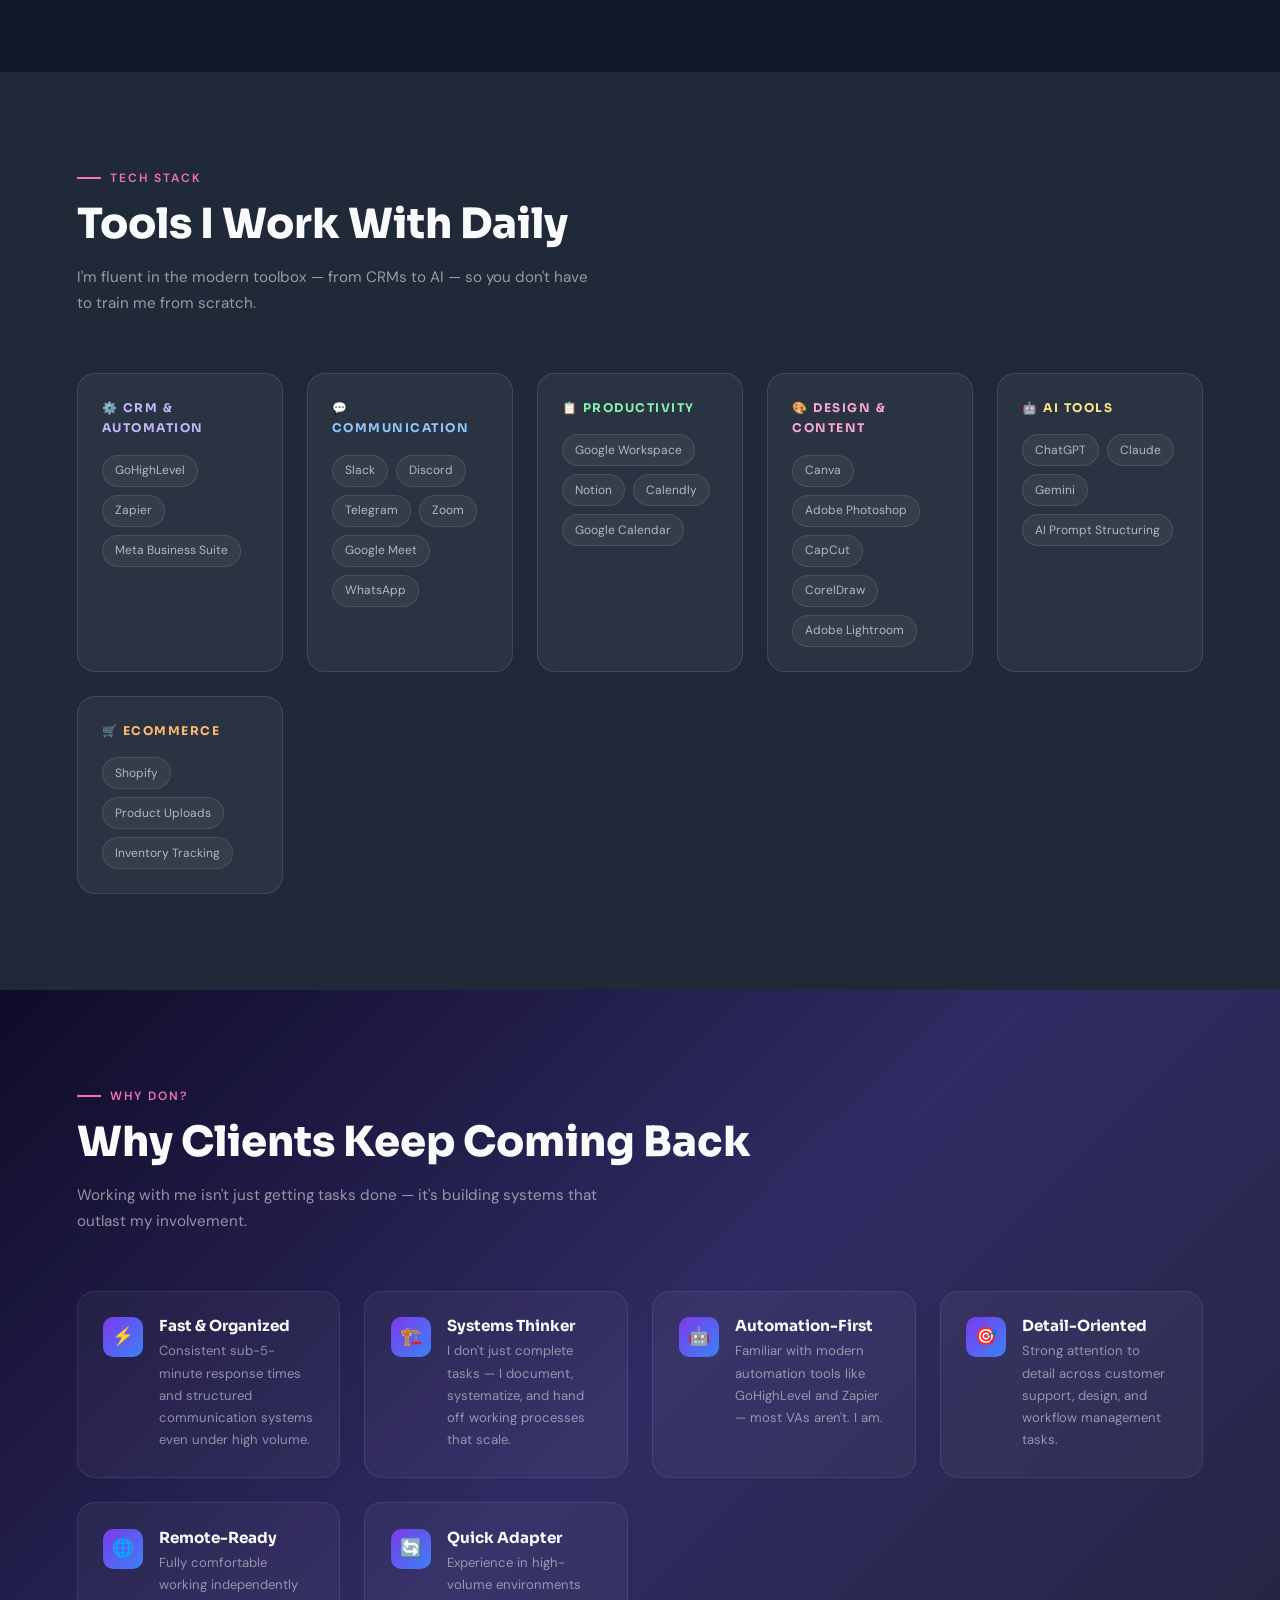
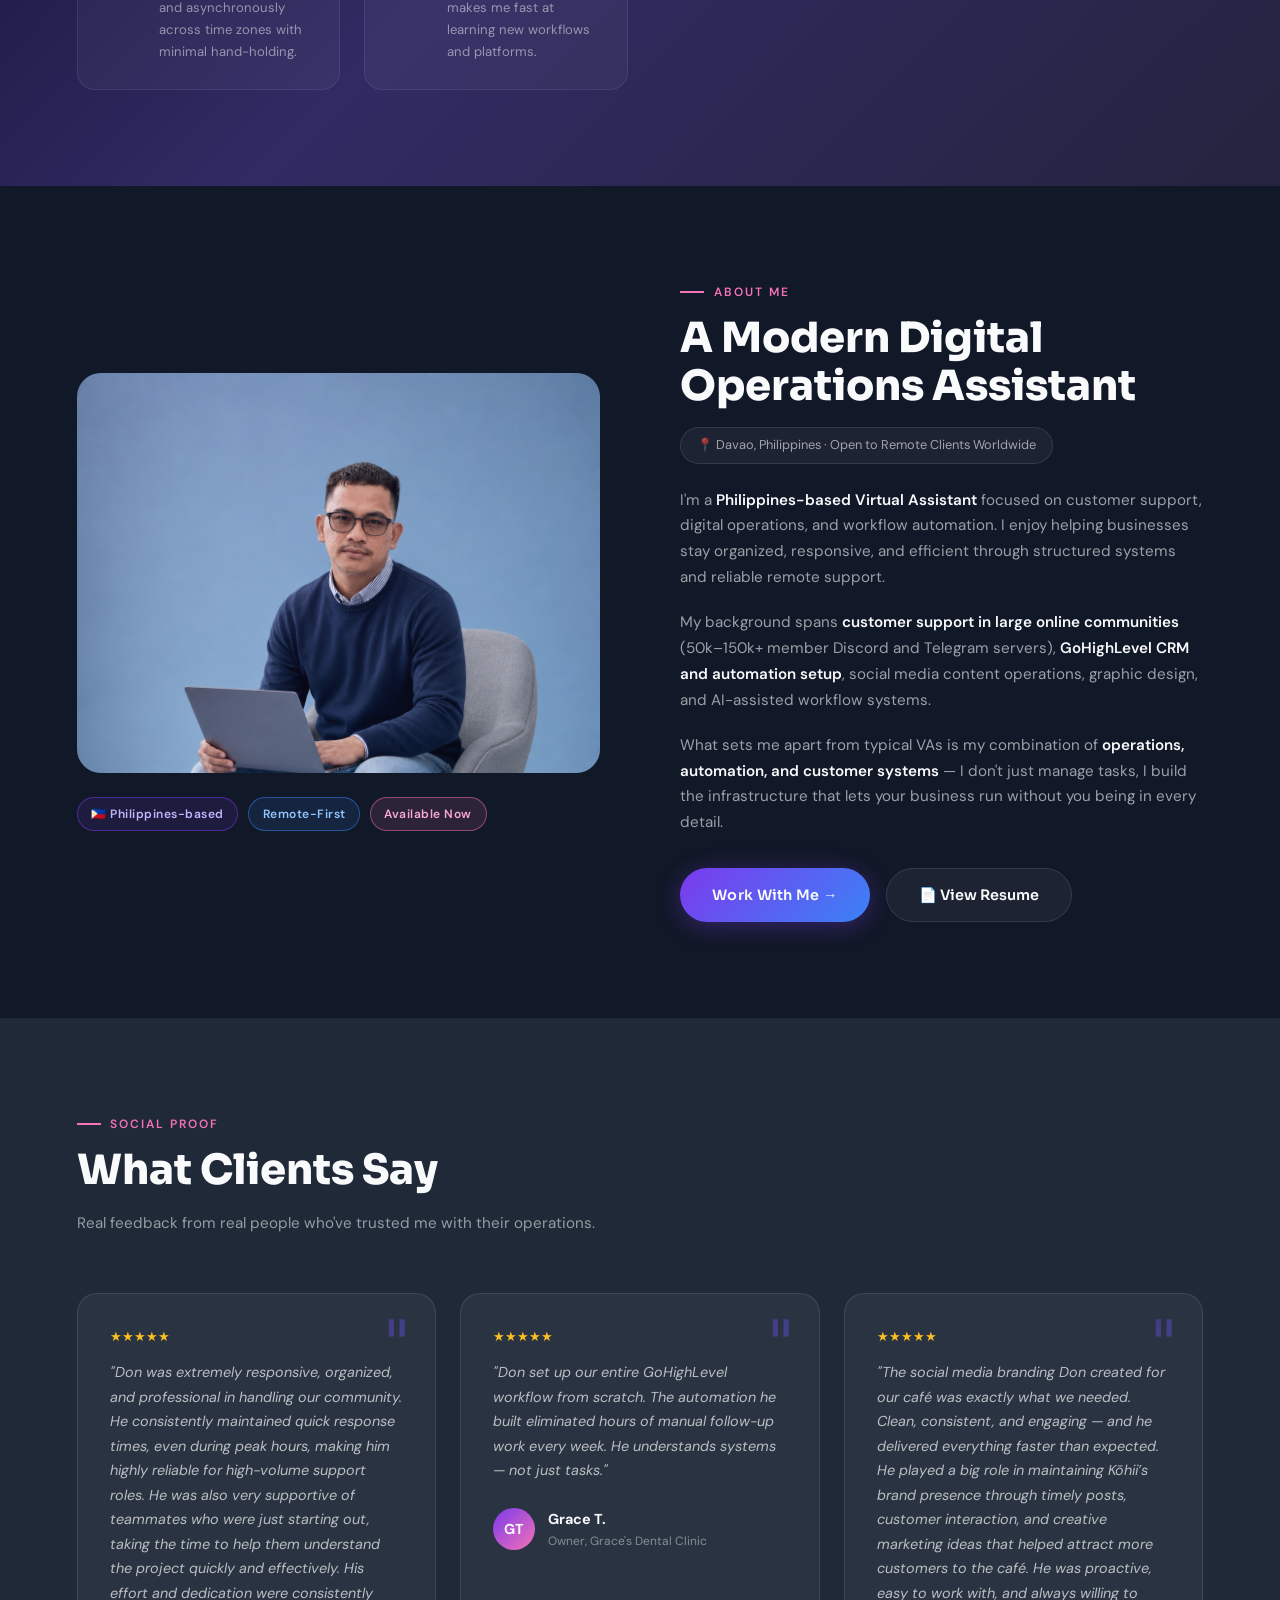
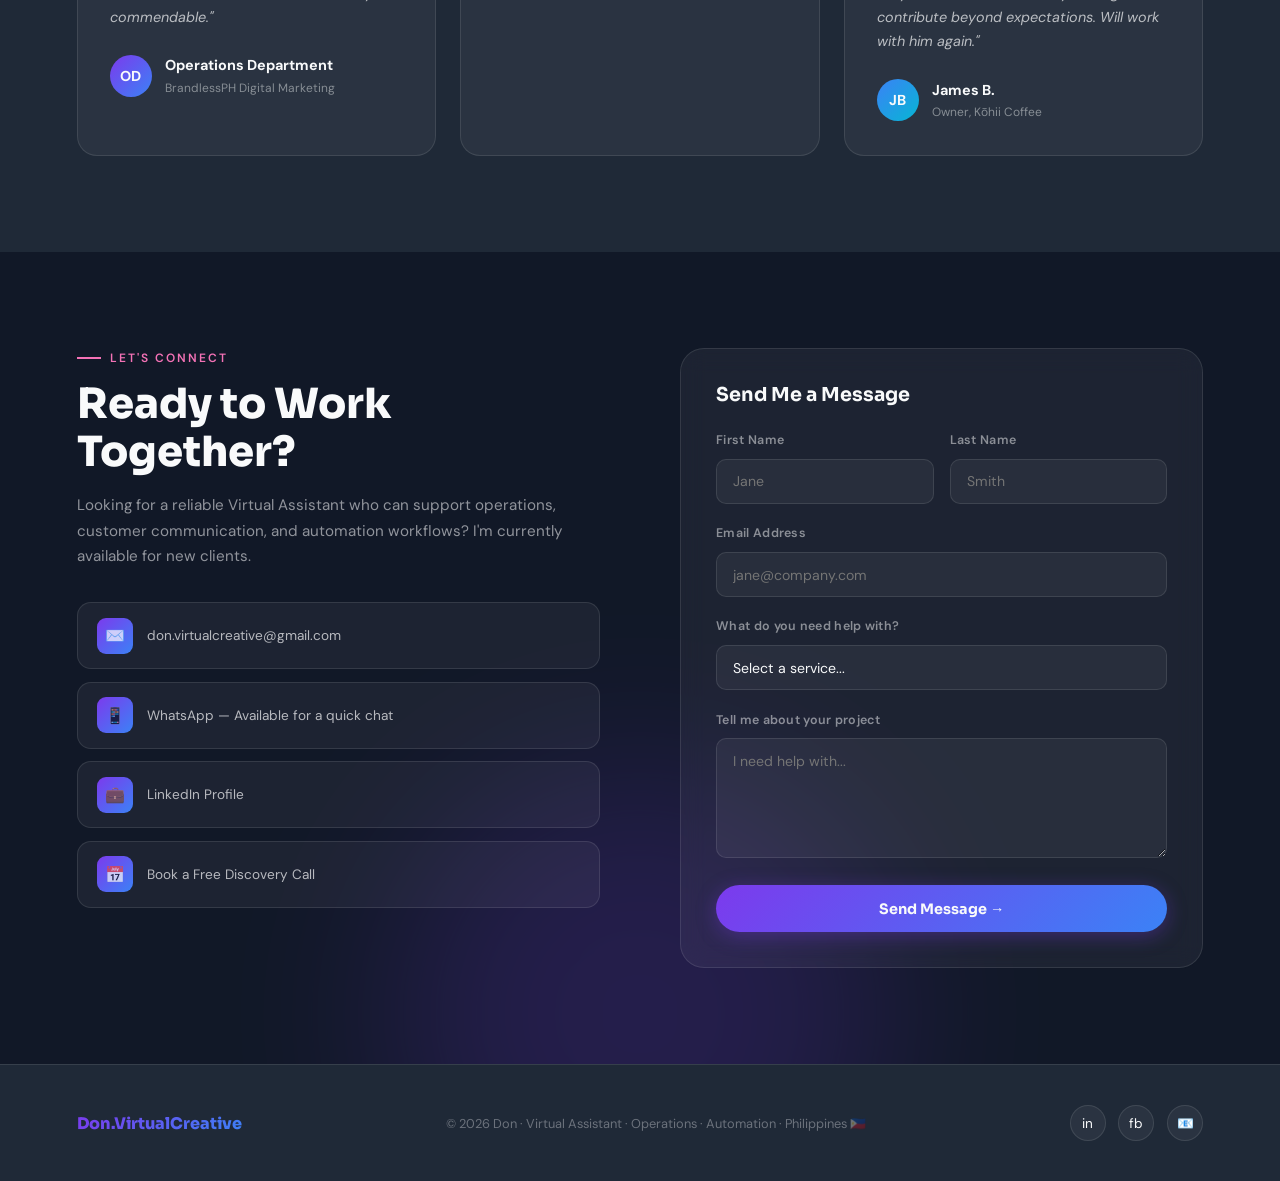
==== commit c17a76d0: "Update Discord community management portfolio card Refactor portfolio card for Discord community man" ====
--- a/index.html
+++ b/index.html
@@ -338,37 +338,73 @@
 
     <div class="portfolio-grid">
 
-      <div class="port-card reveal">
-
-        <div class="port-thumb pt-1">
-
-          💬
-
-          <span class="port-label pl-1">Community Management</span>
-
-        </div>
-
-        <div class="port-body">
-
-          <h3>Large-Scale Discord Community Operations</h3>
-
-          <p>Managed high-volume Discord & Telegram communities with structured moderation systems, response-time SOPs, and daily community health reporting.</p>
-
-          <div class="port-metrics">
-
-            <span class="metric">150k+ Members</span>
-
-            <span class="metric">&lt;5 Min Response</span>
-
-            <span class="metric">200+ Daily Msgs</span>
-
-            <span class="metric">3–5 Communities</span>
-
-          </div>
-
-        </div>
-
-      </div>
+<!-- ───────────── PORTFOLIO CARD 1 ───────────── -->
+
+<div class="port-card discord-card" onclick="openModal('discordModal')">
+
+  <div class="port-thumb discord-thumb">
+
+    <!-- REAL IMAGE -->
+
+    <img
+      src="images/discord-community.jpg"
+      alt="Discord Community Operations"
+    >
+
+    <!-- OVERLAY -->
+
+    <div class="port-overlay"></div>
+
+    <!-- ↗ ICON -->
+
+    <div class="port-arrow">
+      ↗
+    </div>
+
+    <!-- LABEL -->
+
+    <div class="port-label pl-1">
+      COMMUNITY MANAGEMENT
+    </div>
+
+  </div>
+
+  <div class="port-body">
+
+    <h3>
+      Large-Scale Discord Community Operations
+    </h3>
+
+    <p>
+      Managed high-volume Discord & Telegram
+      communities with structured moderation systems,
+      response-time SOPs, and daily community health
+      reporting.
+    </p>
+
+    <div class="port-metrics">
+
+      <span class="metric">
+        150k+ Members
+      </span>
+
+      <span class="metric">
+        &lt;5 Min Response
+      </span>
+
+      <span class="metric">
+        200+ Daily Msgs
+      </span>
+
+      <span class="metric">
+        3–5 Communities
+      </span>
+
+    </div>
+
+  </div>
+
+</div>
 
       <div class="port-card reveal">
 
@@ -959,7 +995,7 @@
 
           </a>
 
-          <a href="https://www.linkedin.com/in/don-khing-mondijan-245350284" class="contact-link reveal" target="_blank">
+          <a href="https://www.linkedin.com/in/don-khing-mondijan" class="contact-link reveal" target="_blank">
 
             <div class="cl-icon">💼</div>
 
@@ -1067,7 +1103,7 @@
 
   <div class="footer-socials">
 
-    <a href="https://www.linkedin.com/in/don-khing-mondijan-245350284" class="social-btn" target="_blank">in</a>
+    <a href="https://www.linkedin.com/in/don-khing-mondijan" class="social-btn" target="_blank">in</a>
 
     <a href="https://www.facebook.com/don.virtualcreative/" class="social-btn" target="_blank">fb</a>
 
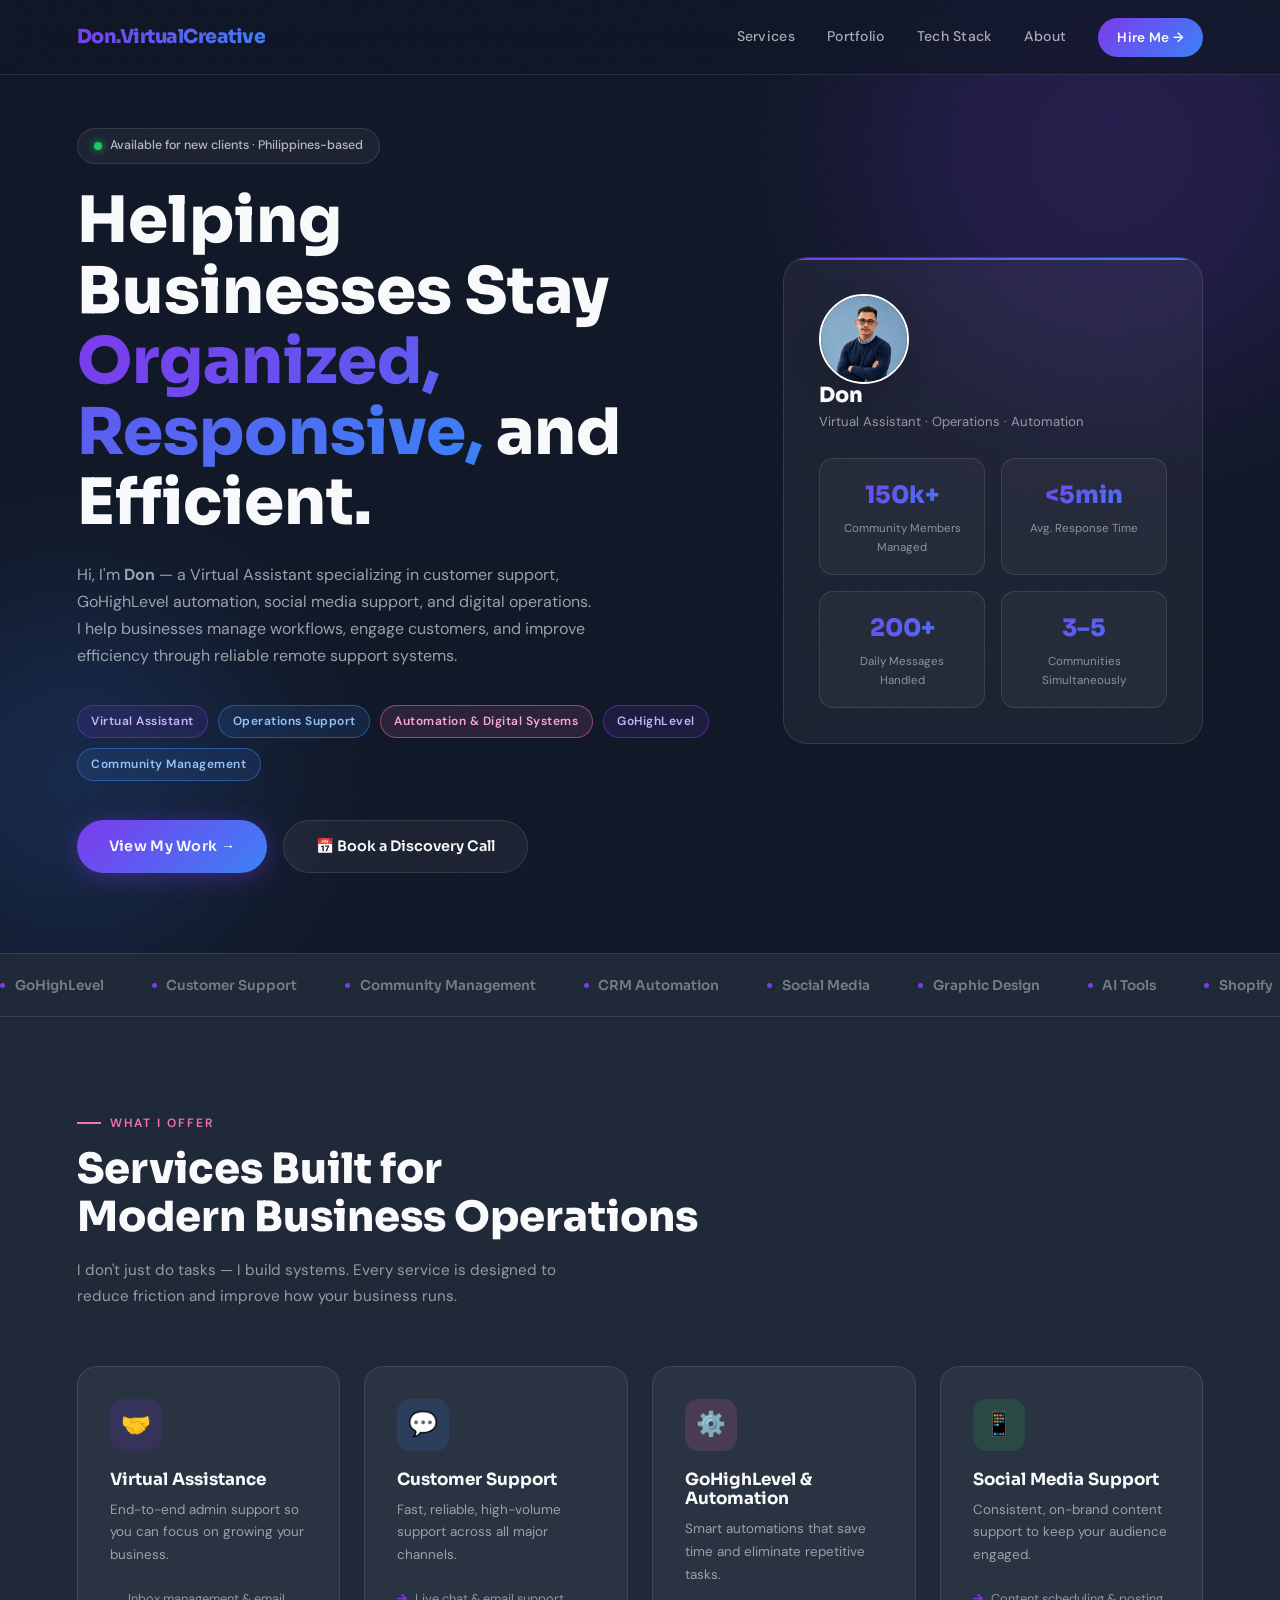
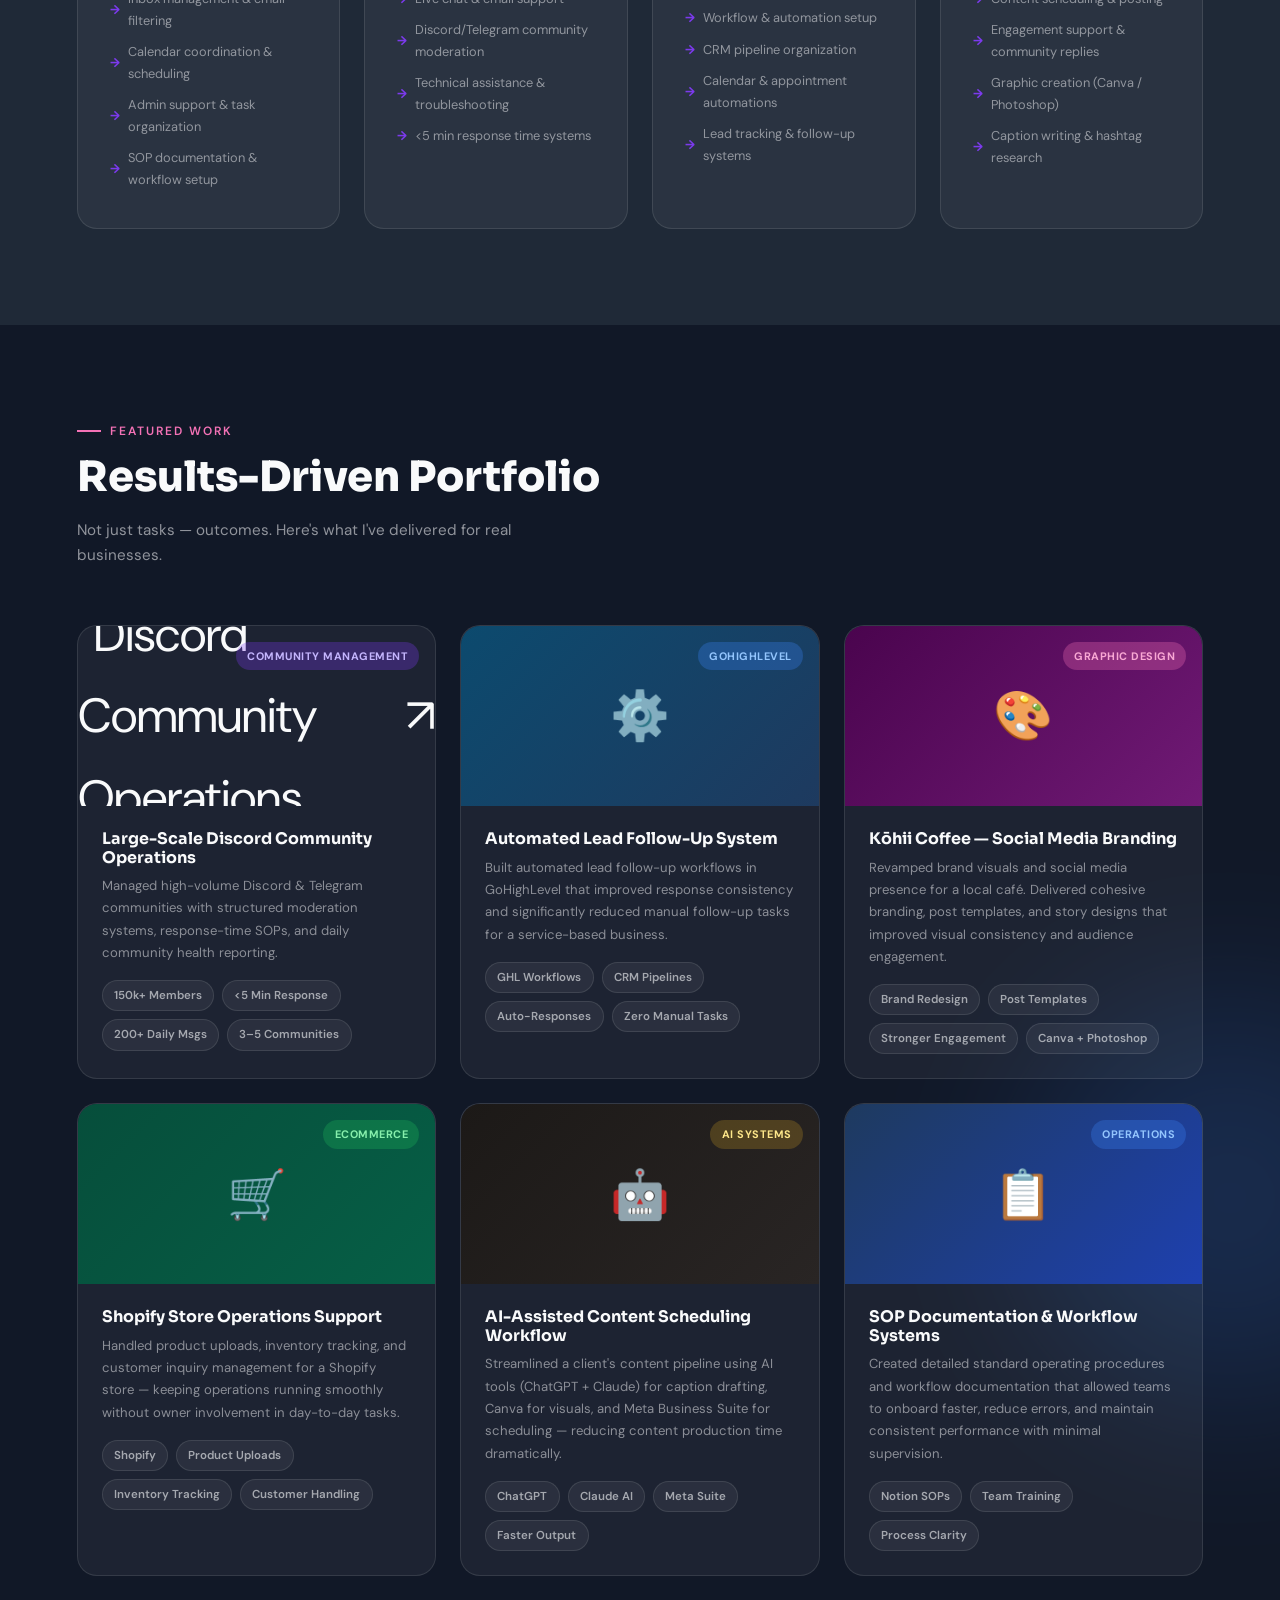
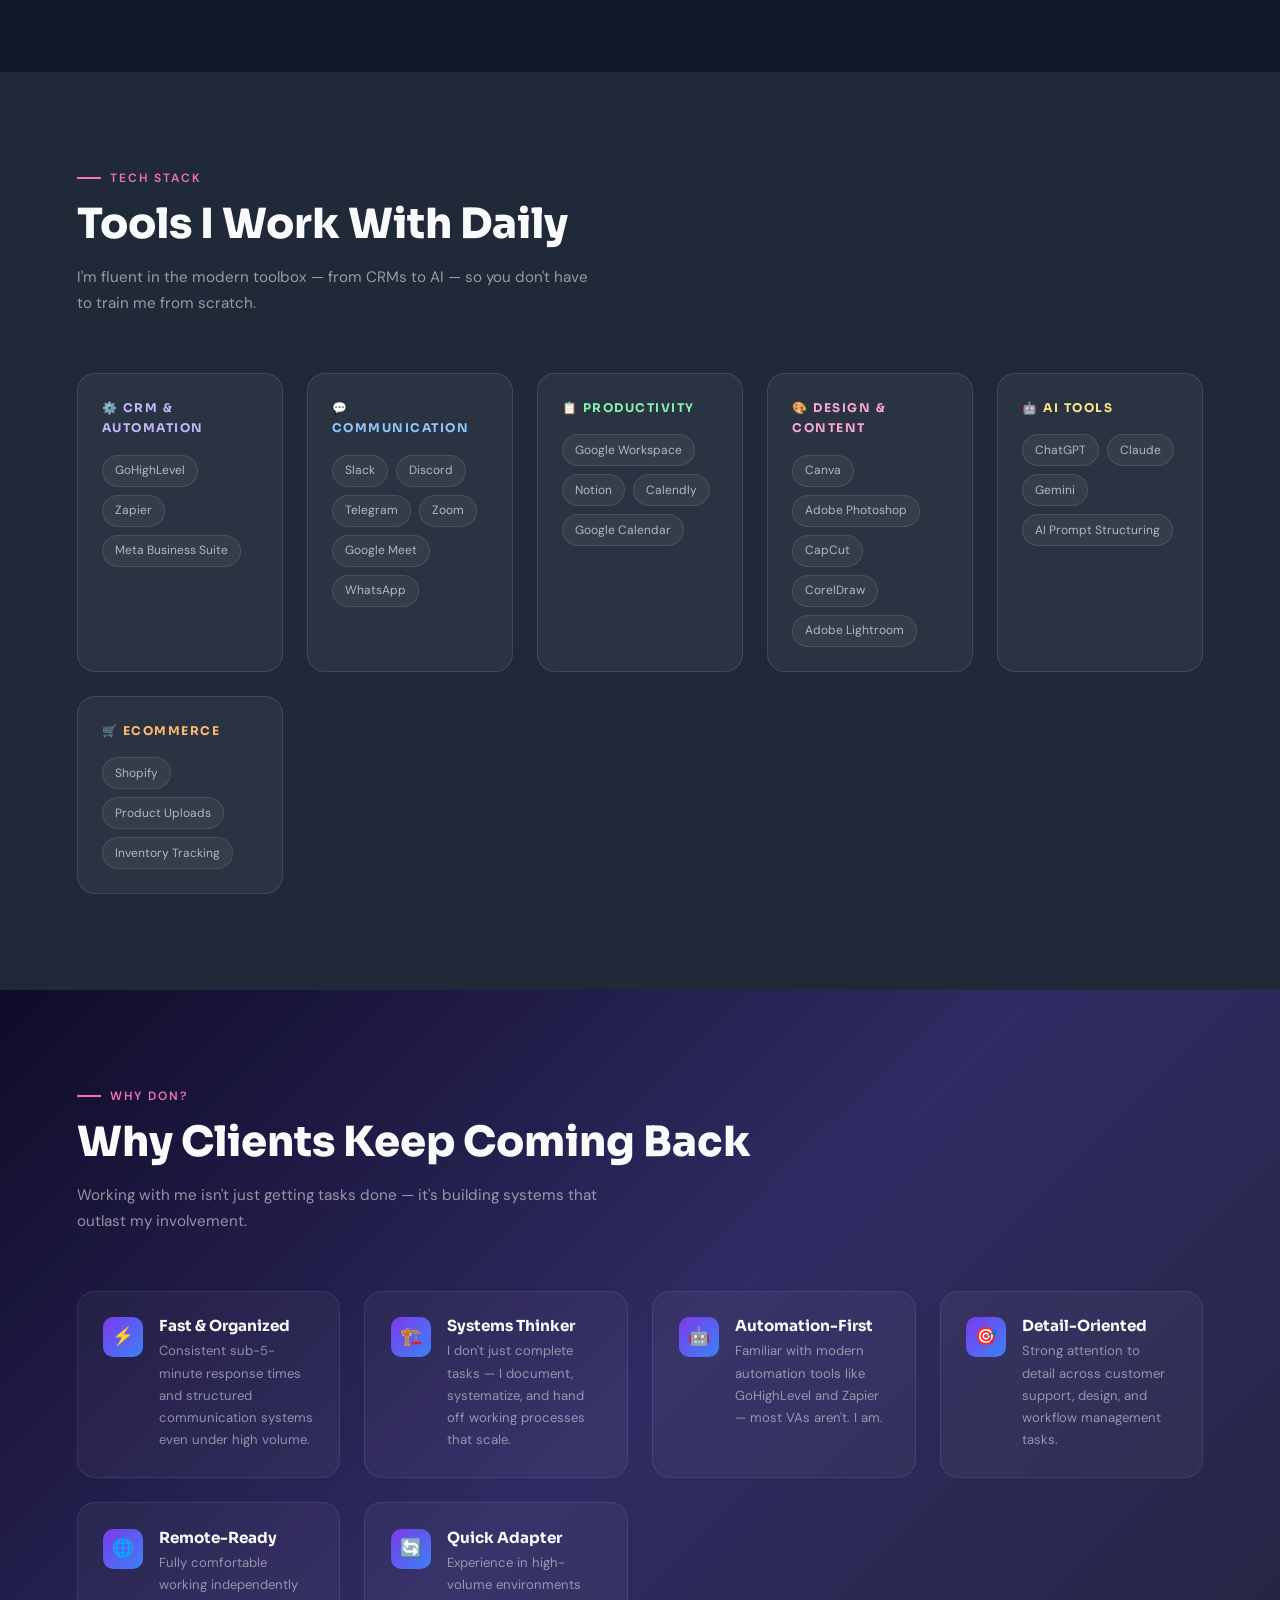
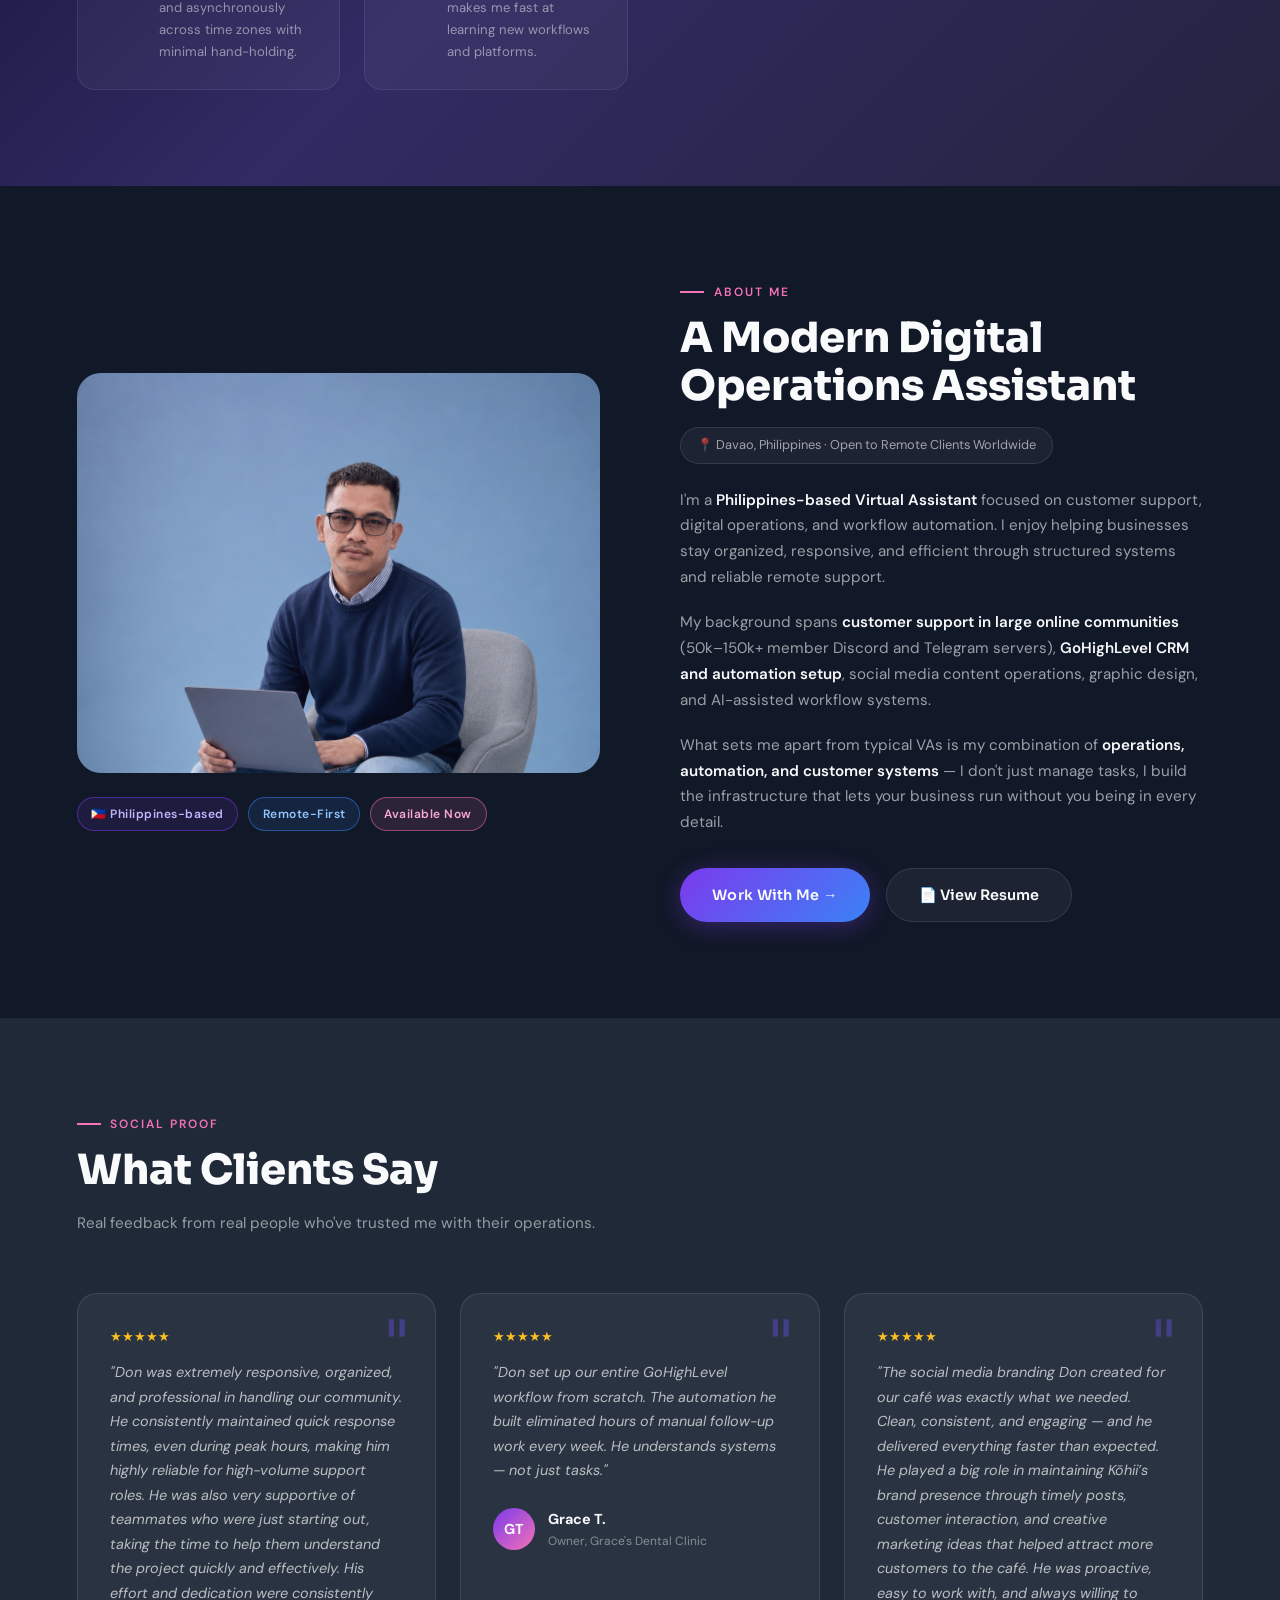
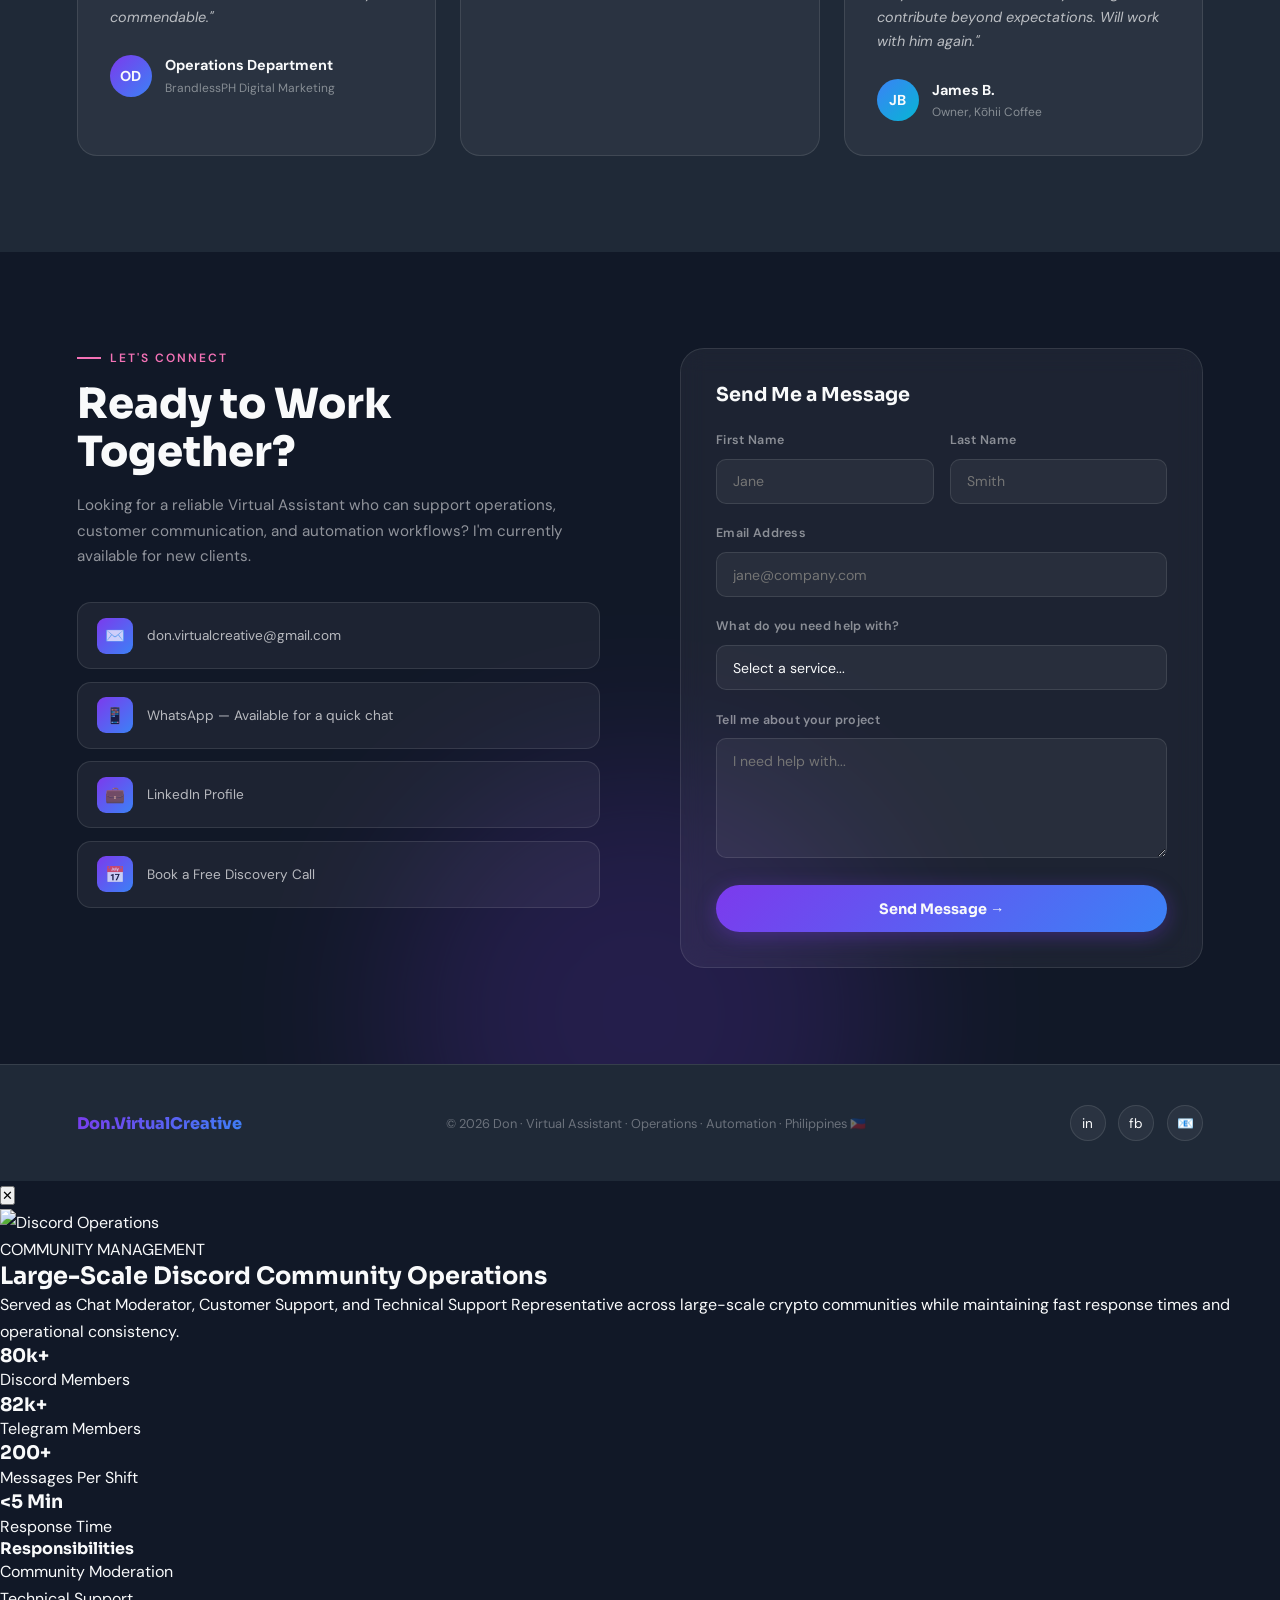
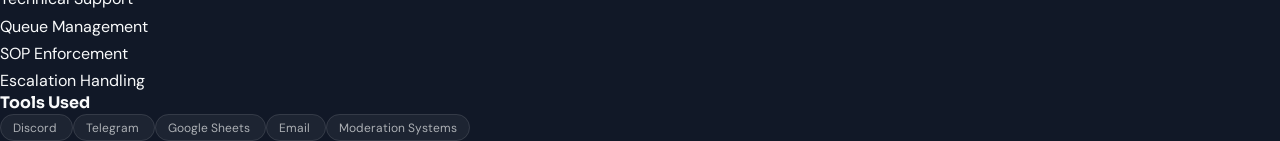
==== commit 5939d8a7: "Implement Discord modal for community operations Added a Discord modal with community management det" ====
--- a/index.html
+++ b/index.html
@@ -1124,7 +1124,156 @@
 <!-- ═══════ JAVASCRIPT ═══════ -->
 
 <script src="script.js"></script>
-
+  
+<!-- ───────────── DISCORD MODAL ───────────── -->
+
+<div class="portfolio-modal" id="discordModal">
+
+  <div class="modal-backdrop" onclick="closeModal('discordModal')"></div>
+
+  <div class="modal-content">
+
+    <!-- CLOSE -->
+
+    <button
+      class="modal-close"
+      onclick="closeModal('discordModal')"
+    >
+      ✕
+    </button>
+
+    <!-- HERO IMAGE -->
+
+    <div class="modal-hero">
+
+      <img
+        src="images/discord-community.jpg"
+        alt="Discord Operations"
+      >
+
+    </div>
+
+    <!-- BODY -->
+
+    <div class="modal-body">
+
+      <span class="modal-tag">
+        COMMUNITY MANAGEMENT
+      </span>
+
+      <h2>
+        Large-Scale Discord Community Operations
+      </h2>
+
+      <p class="modal-description">
+
+        Served as Chat Moderator, Customer Support,
+        and Technical Support Representative across
+        large-scale crypto communities while maintaining
+        fast response times and operational consistency.
+
+      </p>
+
+      <!-- STATS -->
+
+      <div class="modal-stats">
+
+        <div class="stat-box">
+          <h3>80k+</h3>
+          <p>Discord Members</p>
+        </div>
+
+        <div class="stat-box">
+          <h3>82k+</h3>
+          <p>Telegram Members</p>
+        </div>
+
+        <div class="stat-box">
+          <h3>200+</h3>
+          <p>Messages Per Shift</p>
+        </div>
+
+        <div class="stat-box">
+          <h3>&lt;5 Min</h3>
+          <p>Response Time</p>
+        </div>
+
+      </div>
+
+      <!-- RESPONSIBILITIES -->
+
+      <div class="modal-section">
+
+        <h4>
+          Responsibilities
+        </h4>
+
+        <ul>
+
+          <li>
+            Community Moderation
+          </li>
+
+          <li>
+            Technical Support
+          </li>
+
+          <li>
+            Queue Management
+          </li>
+
+          <li>
+            SOP Enforcement
+          </li>
+
+          <li>
+            Escalation Handling
+          </li>
+
+        </ul>
+
+      </div>
+
+      <!-- TOOLS -->
+
+      <div class="modal-section">
+
+        <h4>
+          Tools Used
+        </h4>
+
+        <div class="tool-chips">
+
+          <span class="chip">
+            Discord
+          </span>
+
+          <span class="chip">
+            Telegram
+          </span>
+
+          <span class="chip">
+            Google Sheets
+          </span>
+
+          <span class="chip">
+            Email
+          </span>
+
+          <span class="chip">
+            Moderation Systems
+          </span>
+
+        </div>
+
+      </div>
+
+    </div>
+
+  </div>
+
+</div>
+  
 </body>
 
 </html>
